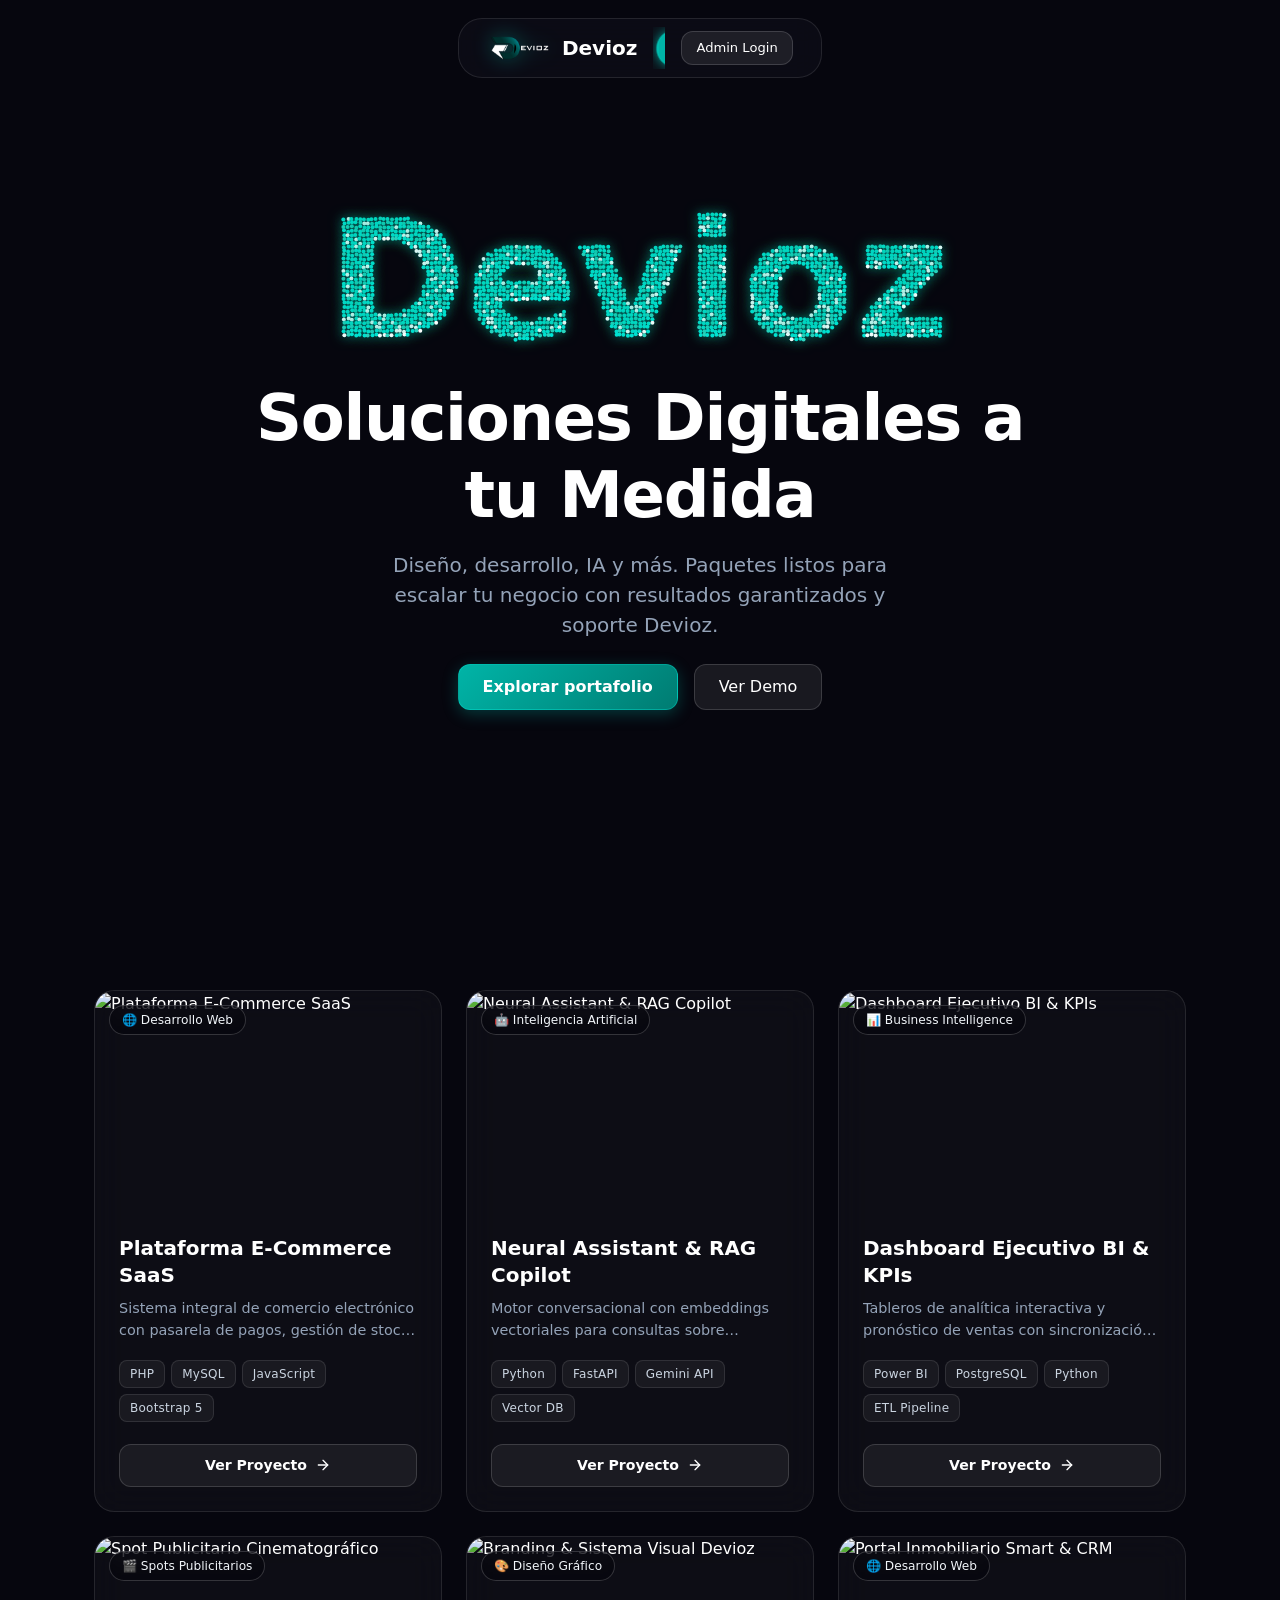
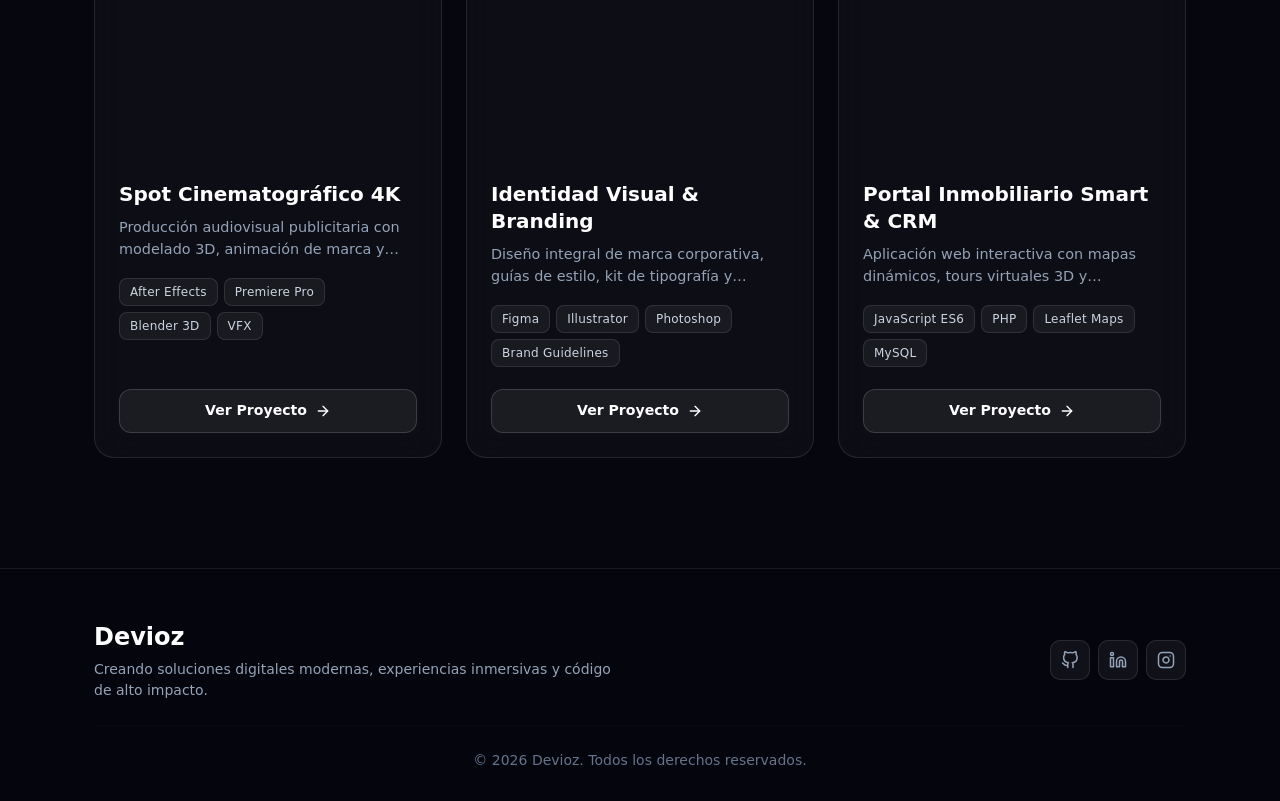
==== frontend/index.html @ 0c461bb8 "first commit" ====
<!DOCTYPE html>
<html lang="es">
<head>
    <meta charset="UTF-8">
    <meta name="viewport" content="width=device-width, initial-scale=1.0">
    <title>Portafolio Devioz</title>
    <!-- Bootstrap 5 CSS -->
    <link href="https://cdn.jsdelivr.net/npm/bootstrap@5.3.3/dist/css/bootstrap.min.css" rel="stylesheet" integrity="sha384-QWTKZyjpPEjISv5WaRU9OFeRpok6YctnYmDr5pNlyT2bRjXh0JMhjY6hW+ALEwIH" crossorigin="anonymous">
    <!-- Custom CSS -->
    <link rel="stylesheet" href="assets/css/style.css">
</head>
<body class="no-scroll">
    <!-- Filtro SVG Gooey (Efecto Viscoso/Pegajoso) -->
    <svg xmlns="http://www.w3.org/2000/svg" version="1.1" style="position: absolute; width: 0; height: 0; overflow: hidden;" aria-hidden="true">
      <defs>
        <filter id="goo" x="-30%" y="-30%" width="160%" height="160%">
          <feGaussianBlur in="SourceGraphic" stdDeviation="10" result="blur" />
          <feColorMatrix in="blur" mode="matrix" values="1 0 0 0 0  0 1 0 0 0  0 0 1 0 0  0 0 0 18 -7" result="goo" />
          <feBlend in="SourceGraphic" in2="goo" />
        </filter>
      </defs>
    </svg>

    <!-- Navbar flotante de cristal -->
    <header class="fixed-top d-flex justify-content-center px-3" style="z-index: 100;">
        <nav class="navbar navbar-expand custom-navbar">
            <div class="container-fluid d-flex align-items-center gap-2 gap-md-3">
                <a class="navbar-brand text-white fw-bold m-0 d-inline-flex align-items-center gap-2" href="#">
                    <img src="assets/img/devioz-img.png" alt="Devioz Logo" class="brand-logo-img">
                    <span>Devioz</span>
                </a>
                <div class="gooey-nav-wrapper d-none" id="nav-categories-wrapper">
                    <!-- Capa de fondo con filtro Gooey -->
                    <div class="gooey-layer">
                        <div class="gooey-pill" id="gooey-pill"></div>
                        <div class="gooey-bubbles" id="gooey-bubbles"></div>
                    </div>
                    <ul class="navbar-nav d-flex flex-row align-items-center gap-1 gap-md-2 m-0 py-1" id="nav-categories-list">
                        <li class="nav-item">
                            <a class="nav-category-btn active" href="#todos">
                                <svg width="15" height="15" viewBox="0 0 24 24" fill="none" stroke="currentColor" stroke-width="2.2" stroke-linecap="round" stroke-linejoin="round">
                                    <rect x="3" y="3" width="7" height="7"></rect>
                                    <rect x="14" y="3" width="7" height="7"></rect>
                                    <rect x="14" y="14" width="7" height="7"></rect>
                                    <rect x="3" y="14" width="7" height="7"></rect>
                                </svg>
                                <span>Todos</span>
                            </a>
                        </li>
                        <li class="nav-item">
                            <a class="nav-category-btn" href="#diseno-grafico">
                                <span>🎨</span>
                                <span>Diseño Gráfico</span>
                            </a>
                        </li>
                        <li class="nav-item">
                            <a class="nav-category-btn" href="#spots-publicitarios">
                                <span>🎬</span>
                                <span>Spots Publicitarios</span>
                            </a>
                        </li>
                        <li class="nav-item">
                            <a class="nav-category-btn" href="#business-intelligence">
                                <span>📊</span>
                                <span>Business Intelligence</span>
                            </a>
                        </li>
                        <li class="nav-item">
                            <a class="nav-category-btn" href="#desarrollo-web">
                                <span>🌐</span>
                                <span>Desarrollo Web</span>
                            </a>
                        </li>
                        <li class="nav-item">
                            <a class="nav-category-btn" href="#inteligencia-artificial">
                                <span>🤖</span>
                                <span>Inteligencia Artificial</span>
                            </a>
                        </li>
                    </ul>
                </div>
                <a href="login.html" class="btn btn-sm btn-secondary-glass text-white text-decoration-none ms-auto text-nowrap">Admin Login</a>
            </div>
        </nav>
    </header>

    <!-- Sección Hero centrada -->
    <main class="hero-content container px-4">
        <!-- Canvas de Texto con Partículas (React Bits ParticleText) -->
        <div id="particleTextContainer" class="particle-text-container">
            <canvas id="particleTextCanvas"></canvas>
        </div>

        <h1 class="display-3 fw-bold text-white mb-3" style="max-width: 850px; letter-spacing: -0.02em;">
            Soluciones Digitales a tu Medida
        </h1>
        <p class="lead mb-4 col-md-8 col-lg-6 mx-auto" style="color: #94a3b8;">
            Diseño, desarrollo, IA y más. Paquetes listos para escalar tu negocio con resultados garantizados y soporte Devioz.
        </p>
        <div class="d-flex flex-wrap gap-3 justify-content-center">
            <a href="#proyectos" class="btn btn-main text-decoration-none" id="btn-explorar">Explorar portafolio</a>
            <a href="#demo" class="btn btn-secondary-glass text-decoration-none">Ver Demo</a>
        </div>
    </main>

    <!-- =========================================
         SECCIÓN PROYECTOS DESTACADOS
         ========================================= -->
    <section id="proyectos" class="projects-section container px-4">
        <!-- Grilla de Tarjetas (Grid Layout) -->
        <div class="row g-4" id="projects-grid">
            <!-- Proyecto 1: Desarrollo Web -->
            <div class="col-lg-4 col-md-6 project-item" data-category="desarrollo-web">
                <div class="project-card">
                    <div class="card-img-wrapper">
                        <img src="https://images.unsplash.com/photo-1551288049-bebda4e38f71?auto=format&fit=crop&w=800&q=80" alt="Plataforma E-Commerce SaaS" loading="lazy">
                        <span class="card-category-badge">🌐 Desarrollo Web</span>
                    </div>
                    <div class="project-card-body">
                        <h3 class="project-card-title">Plataforma E-Commerce SaaS</h3>
                        <p class="project-card-desc">
                            Sistema integral de comercio electrónico con pasarela de pagos, gestión de stock en tiempo real y panel de analítica avanzada.
                        </p>
                        <div class="tech-badges-list">
                            <span class="tech-badge">PHP</span>
                            <span class="tech-badge">MySQL</span>
                            <span class="tech-badge">JavaScript</span>
                            <span class="tech-badge">Bootstrap 5</span>
                        </div>
                        <a href="#demo" class="btn-card-action">
                            <span>Ver Proyecto</span>
                            <svg width="16" height="16" viewBox="0 0 24 24" fill="none" stroke="currentColor" stroke-width="2" stroke-linecap="round" stroke-linejoin="round">
                                <line x1="5" y1="12" x2="19" y2="12"></line>
                                <polyline points="12 5 19 12 12 19"></polyline>
                            </svg>
                        </a>
                    </div>
                </div>
            </div>

            <!-- Proyecto 2: Inteligencia Artificial -->
            <div class="col-lg-4 col-md-6 project-item" data-category="inteligencia-artificial">
                <div class="project-card">
                    <div class="card-img-wrapper">
                        <img src="https://images.unsplash.com/photo-1677442136019-21780ecad995?auto=format&fit=crop&w=800&q=80" alt="Neural Assistant & RAG Copilot" loading="lazy">
                        <span class="card-category-badge">🤖 Inteligencia Artificial</span>
                    </div>
                    <div class="project-card-body">
                        <h3 class="project-card-title">Neural Assistant &amp; RAG Copilot</h3>
                        <p class="project-card-desc">
                            Motor conversacional con embeddings vectoriales para consultas sobre documentación corporativa con respuestas precisas al instante.
                        </p>
                        <div class="tech-badges-list">
                            <span class="tech-badge">Python</span>
                            <span class="tech-badge">FastAPI</span>
                            <span class="tech-badge">Gemini API</span>
                            <span class="tech-badge">Vector DB</span>
                        </div>
                        <a href="#demo" class="btn-card-action">
                            <span>Ver Proyecto</span>
                            <svg width="16" height="16" viewBox="0 0 24 24" fill="none" stroke="currentColor" stroke-width="2" stroke-linecap="round" stroke-linejoin="round">
                                <line x1="5" y1="12" x2="19" y2="12"></line>
                                <polyline points="12 5 19 12 12 19"></polyline>
                            </svg>
                        </a>
                    </div>
                </div>
            </div>

            <!-- Proyecto 3: Business Intelligence -->
            <div class="col-lg-4 col-md-6 project-item" data-category="business-intelligence">
                <div class="project-card">
                    <div class="card-img-wrapper">
                        <img src="https://images.unsplash.com/photo-1460925895917-afdab827c52f?auto=format&fit=crop&w=800&q=80" alt="Dashboard Ejecutivo BI & KPIs" loading="lazy">
                        <span class="card-category-badge">📊 Business Intelligence</span>
                    </div>
                    <div class="project-card-body">
                        <h3 class="project-card-title">Dashboard Ejecutivo BI &amp; KPIs</h3>
                        <p class="project-card-desc">
                            Tableros de analítica interactiva y pronóstico de ventas con sincronización automatizada de bases de datos relacionales.
                        </p>
                        <div class="tech-badges-list">
                            <span class="tech-badge">Power BI</span>
                            <span class="tech-badge">PostgreSQL</span>
                            <span class="tech-badge">Python</span>
                            <span class="tech-badge">ETL Pipeline</span>
                        </div>
                        <a href="#demo" class="btn-card-action">
                            <span>Ver Proyecto</span>
                            <svg width="16" height="16" viewBox="0 0 24 24" fill="none" stroke="currentColor" stroke-width="2" stroke-linecap="round" stroke-linejoin="round">
                                <line x1="5" y1="12" x2="19" y2="12"></line>
                                <polyline points="12 5 19 12 12 19"></polyline>
                            </svg>
                        </a>
                    </div>
                </div>
            </div>

            <!-- Proyecto 4: Spots Publicitarios -->
            <div class="col-lg-4 col-md-6 project-item" data-category="spots-publicitarios">
                <div class="project-card">
                    <div class="card-img-wrapper">
                        <img src="https://images.unsplash.com/photo-1536240478700-b869070f9279?auto=format&fit=crop&w=800&q=80" alt="Spot Publicitario Cinematográfico" loading="lazy">
                        <span class="card-category-badge">🎬 Spots Publicitarios</span>
                    </div>
                    <div class="project-card-body">
                        <h3 class="project-card-title">Spot Cinematográfico 4K</h3>
                        <p class="project-card-desc">
                            Producción audiovisual publicitaria con modelado 3D, animación de marca y masterización de sonido envolvente para difusión digital.
                        </p>
                        <div class="tech-badges-list">
                            <span class="tech-badge">After Effects</span>
                            <span class="tech-badge">Premiere Pro</span>
                            <span class="tech-badge">Blender 3D</span>
                            <span class="tech-badge">VFX</span>
                        </div>
                        <a href="#demo" class="btn-card-action">
                            <span>Ver Proyecto</span>
                            <svg width="16" height="16" viewBox="0 0 24 24" fill="none" stroke="currentColor" stroke-width="2" stroke-linecap="round" stroke-linejoin="round">
                                <line x1="5" y1="12" x2="19" y2="12"></line>
                                <polyline points="12 5 19 12 12 19"></polyline>
                            </svg>
                        </a>
                    </div>
                </div>
            </div>

            <!-- Proyecto 5: Diseño Gráfico -->
            <div class="col-lg-4 col-md-6 project-item" data-category="diseno-grafico">
                <div class="project-card">
                    <div class="card-img-wrapper">
                        <img src="https://images.unsplash.com/photo-1600132806370-bf17e65e942f?auto=format&fit=crop&w=800&q=80" alt="Branding & Sistema Visual Devioz" loading="lazy">
                        <span class="card-category-badge">🎨 Diseño Gráfico</span>
                    </div>
                    <div class="project-card-body">
                        <h3 class="project-card-title">Identidad Visual &amp; Branding</h3>
                        <p class="project-card-desc">
                            Diseño integral de marca corporativa, guías de estilo, kit de tipografía y papelería digital con altos estándares estéticos.
                        </p>
                        <div class="tech-badges-list">
                            <span class="tech-badge">Figma</span>
                            <span class="tech-badge">Illustrator</span>
                            <span class="tech-badge">Photoshop</span>
                            <span class="tech-badge">Brand Guidelines</span>
                        </div>
                        <a href="#demo" class="btn-card-action">
                            <span>Ver Proyecto</span>
                            <svg width="16" height="16" viewBox="0 0 24 24" fill="none" stroke="currentColor" stroke-width="2" stroke-linecap="round" stroke-linejoin="round">
                                <line x1="5" y1="12" x2="19" y2="12"></line>
                                <polyline points="12 5 19 12 12 19"></polyline>
                            </svg>
                        </a>
                    </div>
                </div>
            </div>

            <!-- Proyecto 6: Desarrollo Web -->
            <div class="col-lg-4 col-md-6 project-item" data-category="desarrollo-web">
                <div class="project-card">
                    <div class="card-img-wrapper">
                        <img src="https://images.unsplash.com/photo-1560518883-ce09059eeffa?auto=format&fit=crop&w=800&q=80" alt="Portal Inmobiliario Smart & CRM" loading="lazy">
                        <span class="card-category-badge">🌐 Desarrollo Web</span>
                    </div>
                    <div class="project-card-body">
                        <h3 class="project-card-title">Portal Inmobiliario Smart &amp; CRM</h3>
                        <p class="project-card-desc">
                            Aplicación web interactiva con mapas dinámicos, tours virtuales 3D y administración automatizada de prospectos comerciales.
                        </p>
                        <div class="tech-badges-list">
                            <span class="tech-badge">JavaScript ES6</span>
                            <span class="tech-badge">PHP</span>
                            <span class="tech-badge">Leaflet Maps</span>
                            <span class="tech-badge">MySQL</span>
                        </div>
                        <a href="#demo" class="btn-card-action">
                            <span>Ver Proyecto</span>
                            <svg width="16" height="16" viewBox="0 0 24 24" fill="none" stroke="currentColor" stroke-width="2" stroke-linecap="round" stroke-linejoin="round">
                                <line x1="5" y1="12" x2="19" y2="12"></line>
                                <polyline points="12 5 19 12 12 19"></polyline>
                            </svg>
                        </a>
                    </div>
                </div>
            </div>
        </div>

        <!-- =========================================
             GALERÍA ACORDEÓN (AccordionGallery)
             Se muestra al seleccionar categorías específicas
             ========================================= -->
        <div class="accordion-gallery" id="accordionGallery" style="display:none;"></div>

    </section>

    <!-- =========================================
         FOOTER MINIMALISTA
         ========================================= -->
    <footer class="custom-footer">
        <div class="container px-4">
            <div class="row align-items-center gy-4">
                <div class="col-md-6 text-center text-md-start">
                    <a class="navbar-brand text-white fw-bold fs-4 d-inline-block mb-1" href="#">Devioz</a>
                    <p class="text-secondary small mb-0" style="color: #94a3b8 !important;">
                        Creando soluciones digitales modernas, experiencias inmersivas y código de alto impacto.
                    </p>
                </div>
                <div class="col-md-6 d-flex justify-content-center justify-content-md-end gap-2">
                    <a href="https://github.com" target="_blank" rel="noopener noreferrer" class="footer-social-link" title="GitHub">
                        <svg width="18" height="18" viewBox="0 0 24 24" fill="none" stroke="currentColor" stroke-width="2" stroke-linecap="round" stroke-linejoin="round">
                            <path d="M9 19c-5 1.5-5-2.5-7-3m14 6v-3.87a3.37 3.37 0 0 0-.94-2.61c3.14-.35 6.44-1.54 6.44-7A5.44 5.44 0 0 0 20 4.77 5.07 5.07 0 0 0 19.91 1S18.73.65 16 2.48a13.38 13.38 0 0 0-7 0C6.27.65 5.09 1 5.09 1A5.07 5.07 0 0 0 5 4.77a5.44 5.44 0 0 0-1.5 3.78c0 5.42 3.3 6.61 6.44 7A3.37 3.37 0 0 0 9 18.13V22"></path>
                        </svg>
                    </a>
                    <a href="https://linkedin.com" target="_blank" rel="noopener noreferrer" class="footer-social-link" title="LinkedIn">
                        <svg width="18" height="18" viewBox="0 0 24 24" fill="none" stroke="currentColor" stroke-width="2" stroke-linecap="round" stroke-linejoin="round">
                            <path d="M16 8a6 6 0 0 1 6 6v7h-4v-7a2 2 0 0 0-2-2 2 2 0 0 0-2 2v7h-4v-7a6 6 0 0 1 6-6z"></path>
                            <rect x="2" y="9" width="4" height="12"></rect>
                            <circle cx="4" cy="4" r="2"></circle>
                        </svg>
                    </a>
                    <a href="https://instagram.com" target="_blank" rel="noopener noreferrer" class="footer-social-link" title="Instagram">
                        <svg width="18" height="18" viewBox="0 0 24 24" fill="none" stroke="currentColor" stroke-width="2" stroke-linecap="round" stroke-linejoin="round">
                            <rect x="2" y="2" width="20" height="20" rx="5" ry="5"></rect>
                            <path d="M16 11.37A4 4 0 1 1 12.63 8 4 4 0 0 1 16 11.37z"></path>
                            <line x1="17.5" y1="6.5" x2="17.51" y2="6.5"></line>
                        </svg>
                    </a>
                </div>
            </div>
            <hr class="my-4" style="border-color: rgba(255, 255, 255, 0.08);">
            <div class="text-center text-secondary small" style="color: #64748b !important;">
                © 2026 Devioz. Todos los derechos reservados.
            </div>
        </div>
    </footer>

    <!-- Fondo de Scanner WebGL -->
    <div id="scanner-bg" class="scanner-container"></div>

    <!-- Bootstrap 5 JS Bundle -->
    <script src="https://cdn.jsdelivr.net/npm/bootstrap@5.3.3/dist/js/bootstrap.bundle.min.js"></script>
    <!-- Custom JS (GooeyNav + AccordionGallery) -->
    <script src="assets/js/main.js"></script>
    <!-- ParticleText Component (React Bits Vanilla) -->
    <script src="assets/js/particles.js"></script>
    <script type="module">
        import { initScanner } from './assets/js/scanner.js';
        document.addEventListener('DOMContentLoaded', () => {
            initScanner('scanner-bg', {
                color1: '#004d47',
                color2: '#00e5d4',
                color3: '#ffffff',
                glow: 0.28
            });
        });
    </script>
</body>
</html>
---- frontend/assets/css/style.css ----
/* Estilos principales del portafolio */

html {
    scroll-behavior: smooth;
}

body {
    background-color: #06060e !important;
    color: #ffffff;
    margin: 0;
    padding: 0;
    overflow-x: hidden;
    position: relative;
    min-height: 100vh;
}

/* Bloqueo de desplazamiento para la portada (Hero) */
body.no-scroll,
.no-scroll {
    overflow: hidden !important;
    height: 100vh !important;
}

.scanner-container {
    position: fixed;
    top: 0;
    left: 0;
    width: 100vw;
    height: 100vh;
    overflow: hidden;
    z-index: -1;
    pointer-events: none;
}

/* Capa superior para el contenido */
.hero-content {
    position: relative;
    z-index: 10;
    display: flex;
    flex-direction: column;
    justify-content: center;
    align-items: center;
    min-height: 100vh;
    text-align: center;
    transition: opacity 0.25s ease, visibility 0.25s ease;
    padding-top: 70px;
    padding-bottom: 40px;
}

/* =========================================
   COMPONENTE PARTICLE TEXT (React Bits)
   ========================================= */
.particle-text-container {
    width: 100%;
    max-width: 1200px;
    height: 150px;
    position: relative;
    display: flex;
    justify-content: center;
    align-items: center;
    margin: 0 auto 10px;
    pointer-events: none;
    overflow: visible;
}

#particleTextCanvas {
    position: absolute;
    top: 50%;
    left: 50%;
    transform: translate(-50%, -50%);
    width: 100vw;
    max-width: 1400px;
    height: 560px;
    display: block;
    pointer-events: none;
    overflow: visible;
}

/* Asegurar que botones y enlaces del Hero reciban clics sin interferencias */
.hero-content h1,
.hero-content p,
.hero-content .btn,
.hero-content .d-flex {
    position: relative;
    z-index: 20;
    pointer-events: auto;
}

@media (max-height: 850px) {
    .particle-text-container {
        height: 130px;
        margin-bottom: 5px;
    }
    #particleTextCanvas {
        height: 500px;
    }
}

@media (max-width: 768px) {
    .particle-text-container {
        height: 95px;
        margin-bottom: 5px;
    }
    #particleTextCanvas {
        height: 380px;
    }
}

/* Sección de proyectos: ajuste de espaciado limpio con respecto a la navbar fija */
.projects-section {
    scroll-margin-top: 90px;
    padding-top: 105px;
    padding-bottom: 70px;
    min-height: calc(100vh - 120px);
}

@media (max-width: 768px) {
    .projects-section {
        padding-top: 95px;
        padding-bottom: 45px;
    }
}

/* =========================================
   ESTADO INICIAL: barra de categorías oculta
   Se revela al hacer clic en "Explorar Proyectos"
   ========================================= */
#nav-categories-wrapper {
    opacity: 0;
    visibility: hidden;
    pointer-events: none;
    max-width: 0;
    overflow: hidden;
    transition: opacity 0.35s ease, visibility 0.35s ease, max-width 0.45s cubic-bezier(0.25, 1, 0.5, 1), transform 0.35s ease;
    transform: translateY(-4px) scale(0.97);
}

#nav-categories-wrapper.nav-categories-visible {
    opacity: 1;
    visibility: visible;
    pointer-events: auto;
    max-width: 1400px;
    transform: translateY(0) scale(1);
    overflow: visible;
    flex-shrink: 1;
}

/* Navbar Glassmorphism */
.custom-navbar {
    background: rgba(15, 15, 25, 0.7);
    backdrop-filter: blur(14px);
    -webkit-backdrop-filter: blur(14px);
    border: 1px solid rgba(255, 255, 255, 0.1);
    border-radius: 24px;
    margin-top: 18px;
    padding: 6px 16px;
    max-width: 98vw;
    transition: max-width 0.4s cubic-bezier(0.25, 1, 0.5, 1);
    overflow: visible;
}

.custom-navbar .navbar-brand {
    cursor: pointer;
    user-select: none;
    transition: opacity 0.2s ease, transform 0.2s ease;
    flex-shrink: 0;
}

.brand-logo-img {
    height: 36px;
    width: auto;
    max-width: 140px;
    object-fit: contain;
    display: inline-block;
    vertical-align: middle;
    filter: drop-shadow(0 0 10px rgba(0, 180, 167, 0.45));
    transition: transform 0.25s ease, filter 0.25s ease;
}

.custom-navbar .navbar-brand:hover .brand-logo-img {
    transform: scale(1.05);
    filter: drop-shadow(0 0 16px rgba(0, 229, 212, 0.7));
}

.custom-navbar .navbar-brand:hover {
    opacity: 0.95;
    transform: scale(1.02);
}

.custom-navbar .btn-secondary-glass {
    flex-shrink: 0;
    margin-left: auto;
    position: relative;
    z-index: 10;
    padding: 6px 14px;
    font-size: 0.82rem;
    white-space: nowrap;
}

.custom-navbar .navbar-nav {
    scrollbar-width: none;
    -ms-overflow-style: none;
    overflow: visible;
    flex-shrink: 0;
}

#nav-categories-list {
    display: flex;
    flex-direction: row;
    align-items: center;
    gap: 6px;
    margin: 0;
    padding: 2px 0;
    overflow: visible !important;
}

.custom-navbar .navbar-nav::-webkit-scrollbar {
    display: none;
}

/* =========================================
   ANIMACIÓN GOOEY NAV (React Bits Vanilla)
   ========================================= */
.gooey-nav-wrapper {
    position: relative;
    display: inline-flex;
    align-items: center;
    padding: 2px 6px;
    overflow: visible;
}

/* Capa de efecto viscoso con filtro SVG */
.gooey-layer {
    position: absolute;
    top: 0;
    left: 0;
    width: 100%;
    height: 100%;
    pointer-events: none;
    z-index: 1;
    filter: url('#goo');
    overflow: visible;
}

/* Pastilla líquida flotante */
.gooey-pill {
    position: absolute;
    top: 0;
    left: 0;
    background: #00b4a7;
    border-radius: 12px;
    transition: all 0.5s cubic-bezier(0.68, -0.55, 0.265, 1.55);
    box-shadow: 0 0 18px rgba(0, 180, 167, 0.75), 0 0 8px rgba(0, 229, 212, 0.5);
    opacity: 0;
    pointer-events: none;
    will-change: transform, width, height;
}

/* Contenedor de burbujas/partículas */
.gooey-bubbles {
    position: absolute;
    top: 0;
    left: 0;
    width: 100%;
    height: 100%;
    pointer-events: none;
}

/* Burbujas metaball individuales */
.gooey-bubble {
    position: absolute;
    top: 0;
    left: 0;
    background: #00b4a7;
    border-radius: 50%;
    pointer-events: none;
    will-change: transform, opacity;
    transition: transform 0.55s cubic-bezier(0.25, 1, 0.5, 1), opacity 0.55s ease-out;
}

/* Botones de categoría sobre el efecto líquido */
.nav-category-btn {
    position: relative;
    z-index: 2;
    display: inline-flex;
    align-items: center;
    gap: 6px;
    padding: 6px 13px;
    border-radius: 12px;
    font-size: 0.82rem;
    font-weight: 500;
    color: #cbd5e1;
    text-decoration: none;
    background: transparent !important;
    border: 1px solid transparent;
    transition: color 0.25s ease;
    white-space: nowrap;
    flex-shrink: 0;
}

@media (max-width: 1280px) {
    .nav-category-btn {
        padding: 5px 10px;
        font-size: 0.78rem;
        gap: 5px;
    }
}

.nav-category-btn:hover {
    color: #ffffff;
    background: transparent !important;
    border-color: transparent;
    transform: none;
}

.nav-category-btn.active {
    color: #ffffff;
    font-weight: 600;
    background: transparent !important;
    border-color: transparent;
    box-shadow: none;
}


/* Badge y Botones estilo React Bits */
.badge-pill {
    background: rgba(255, 255, 255, 0.05);
    border: 1px solid rgba(255, 255, 255, 0.15);
    border-radius: 20px;
    padding: 6px 16px;
    font-size: 0.85rem;
    color: #e2e8f0;
    display: inline-block;
}

.btn-main {
    background: linear-gradient(135deg, #00b4a7 0%, #007c72 100%);
    color: #ffffff;
    font-weight: 600;
    border-radius: 12px;
    padding: 10px 24px;
    border: 1px solid rgba(0, 229, 212, 0.35);
    box-shadow: 0 4px 16px rgba(0, 180, 167, 0.3);
    transition: transform 0.2s ease, background 0.2s ease, box-shadow 0.2s ease;
}

.btn-main:hover {
    transform: translateY(-2px);
    background: linear-gradient(135deg, #00c9b7 0%, #008f84 100%);
    color: #ffffff;
    box-shadow: 0 6px 22px rgba(0, 180, 167, 0.55);
}

.btn-secondary-glass {
    background: rgba(255, 255, 255, 0.08);
    color: #ffffff;
    border: 1px solid rgba(255, 255, 255, 0.15);
    border-radius: 12px;
    padding: 10px 24px;
    transition: background 0.2s ease, transform 0.2s ease, border-color 0.2s ease, box-shadow 0.2s ease;
}

.btn-secondary-glass:hover {
    background: rgba(0, 180, 167, 0.12);
    border-color: rgba(0, 180, 167, 0.4);
    box-shadow: 0 0 14px rgba(0, 180, 167, 0.25);
    color: #ffffff;
    transform: translateY(-2px);
}

/* =========================================
   SECCIÓN PROYECTOS DESTACADOS
   ========================================= */
.projects-section {
    position: relative;
    z-index: 10;
    padding: 90px 0 110px;
}

/* Barra de Filtros */
.filter-bar {
    display: flex;
    flex-wrap: wrap;
    justify-content: center;
    gap: 10px;
    margin-bottom: 50px;
}

.filter-pill {
    display: inline-flex;
    align-items: center;
    gap: 8px;
    padding: 8px 18px;
    border-radius: 50px;
    font-size: 0.88rem;
    font-weight: 500;
    color: #94a3b8;
    background: rgba(255, 255, 255, 0.04);
    border: 1px solid rgba(255, 255, 255, 0.1);
    backdrop-filter: blur(10px);
    -webkit-backdrop-filter: blur(10px);
    cursor: pointer;
    transition: all 0.25s ease;
    user-select: none;
}

.filter-pill:hover {
    color: #ffffff;
    background: rgba(255, 255, 255, 0.1);
    border-color: rgba(255, 255, 255, 0.25);
    transform: translateY(-2px);
}

.filter-pill.active {
    color: #ffffff;
    background: #00bba6;
    border-color: #00bba6;
    box-shadow: 0 4px 16px rgba(0, 187, 166, 0.4);
}

/* Tarjetas de Proyecto Glassmorphism */
.project-card {
    position: relative;
    background: rgba(255, 255, 255, 0.03);
    border: 1px solid rgba(255, 255, 255, 0.1);
    border-radius: 20px;
    overflow: hidden;
    display: flex;
    flex-direction: column;
    height: 100%;
    backdrop-filter: blur(16px);
    -webkit-backdrop-filter: blur(16px);
    transition: transform 0.35s ease-in-out, box-shadow 0.35s ease-in-out, border-color 0.35s ease-in-out;
}

.project-card:hover {
    transform: translateY(-5px);
    border-color: rgba(0, 180, 167, 0.45);
    box-shadow: 0 16px 36px -6px rgba(0, 0, 0, 0.7), 0 0 25px rgba(0, 180, 167, 0.35), 0 0 12px rgba(0, 229, 212, 0.2);
}

/* Contenedor de Imagen y Zoom */
.card-img-wrapper {
    position: relative;
    height: 220px;
    overflow: hidden;
}

.card-img-wrapper img {
    width: 100%;
    height: 100%;
    object-fit: cover;
    transition: transform 0.5s cubic-bezier(0.2, 0.8, 0.2, 1);
}

.project-card:hover .card-img-wrapper img {
    transform: scale(1.08);
}

/* Badge de categoría en la esquina de la imagen */
.card-category-badge {
    position: absolute;
    top: 14px;
    left: 14px;
    background: rgba(6, 6, 14, 0.78);
    backdrop-filter: blur(8px);
    -webkit-backdrop-filter: blur(8px);
    border: 1px solid rgba(255, 255, 255, 0.18);
    border-radius: 20px;
    padding: 5px 12px;
    font-size: 0.76rem;
    font-weight: 500;
    color: #f1f5f9;
    z-index: 2;
}

/* Cuerpo de la tarjeta */
.project-card-body {
    padding: 24px;
    display: flex;
    flex-direction: column;
    flex-grow: 1;
}

.project-card-title {
    font-size: 1.25rem;
    font-weight: 700;
    color: #ffffff;
    margin-bottom: 8px;
    line-height: 1.35;
}

.project-card-desc {
    color: #94a3b8;
    font-size: 0.9rem;
    line-height: 1.55;
    margin-bottom: 18px;
    display: -webkit-box;
    -webkit-line-clamp: 2;
    -webkit-box-orient: vertical;
    overflow: hidden;
}

/* Mini Badges de Tecnologías */
.tech-badges-list {
    display: flex;
    flex-wrap: wrap;
    gap: 6px;
    margin-bottom: 22px;
}

.tech-badge {
    background: rgba(255, 255, 255, 0.05);
    border: 1px solid rgba(255, 255, 255, 0.1);
    border-radius: 8px;
    padding: 4px 10px;
    font-size: 0.75rem;
    font-weight: 500;
    color: #cbd5e1;
    letter-spacing: 0.02em;
}

/* Botón inferior de acción */
.btn-card-action {
    background: rgba(255, 255, 255, 0.06);
    border: 1px solid rgba(255, 255, 255, 0.15);
    color: #ffffff;
    border-radius: 12px;
    padding: 10px 18px;
    font-weight: 600;
    font-size: 0.88rem;
    text-decoration: none;
    display: flex;
    align-items: center;
    justify-content: center;
    gap: 8px;
    transition: all 0.25s ease;
    margin-top: auto;
}

.btn-card-action:hover {
    background: #ffffff;
    color: #000000;
    border-color: #ffffff;
    box-shadow: 0 6px 18px rgba(255, 255, 255, 0.25);
    transform: translateY(-2px);
}

/* =========================================
   FOOTER MINIMALISTA
   ========================================= */
.custom-footer {
    position: relative;
    z-index: 10;
    background: rgba(6, 6, 14, 0.88);
    backdrop-filter: blur(14px);
    -webkit-backdrop-filter: blur(14px);
    border-top: 1px solid rgba(255, 255, 255, 0.08);
    padding: 50px 0 30px;
}

.footer-social-link {
    width: 40px;
    height: 40px;
    border-radius: 10px;
    background: rgba(255, 255, 255, 0.05);
    border: 1px solid rgba(255, 255, 255, 0.1);
    display: inline-flex;
    align-items: center;
    justify-content: center;
    color: #94a3b8;
    text-decoration: none;
    transition: all 0.2s ease;
}

.footer-social-link:hover {
    background: rgba(255, 255, 255, 0.15);
    color: #ffffff;
    border-color: rgba(255, 255, 255, 0.25);
    transform: translateY(-2px);
}

/* =========================================
   GALERÍA ACORDEÓN (AccordionGallery)
   Basado en el componente AccordionGallery de React Bits
   ========================================= */
.accordion-gallery {
    display: flex;
    flex-direction: row;
    gap: 16px;
    width: 100%;
    height: 450px;
    margin-top: 16px;
}

.accordion-item {
    flex: 1;
    position: relative;
    border-radius: 20px;
    overflow: hidden;
    cursor: pointer;
    transition: flex 0.5s cubic-bezier(0.25, 1, 0.5, 1);
    border: 1px solid rgba(255, 255, 255, 0.07);
}

.accordion-item:hover,
.accordion-item.active {
    flex: 3.5;
}

/* Imagen de fondo */
.accordion-item img {
    position: absolute;
    inset: 0;
    width: 100%;
    height: 100%;
    object-fit: cover;
    transition: transform 0.5s ease;
    filter: brightness(0.75);
}

.accordion-item:hover img,
.accordion-item.active img {
    transform: scale(1.06);
    filter: brightness(0.6);
}

/* Degradado inferior oscuro para legibilidad del label */
.accordion-item::after {
    content: '';
    position: absolute;
    inset: 0;
    background: linear-gradient(
        to bottom,
        transparent 35%,
        rgba(0, 0, 0, 0.80) 100%
    );
    pointer-events: none;
    z-index: 1;
}

/* Etiqueta/Label flotante en la esquina inferior izquierda */
.accordion-label {
    position: absolute;
    bottom: 22px;
    left: 22px;
    z-index: 2;
    display: flex;
    flex-direction: column;
    gap: 6px;
    opacity: 0;
    transform: translateY(8px);
    transition: opacity 0.35s ease 0.1s, transform 0.35s ease 0.1s;
    pointer-events: none;
    min-width: 0;
    max-width: calc(100% - 44px);
}

.accordion-item:hover .accordion-label,
.accordion-item.active .accordion-label {
    opacity: 1;
    transform: translateY(0);
}

/* Número de índice lateral (visible siempre) */
.accordion-index {
    position: absolute;
    top: 18px;
    left: 18px;
    z-index: 2;
    font-size: 0.7rem;
    font-weight: 700;
    letter-spacing: 0.12em;
    color: rgba(255, 255, 255, 0.45);
    text-transform: uppercase;
    transition: color 0.3s ease;
}

.accordion-item:hover .accordion-index,
.accordion-item.active .accordion-index {
    color: rgba(255, 255, 255, 0.9);
}

.accordion-category-tag {
    display: inline-flex;
    align-items: center;
    gap: 6px;
    background: rgba(82, 39, 255, 0.7);
    backdrop-filter: blur(8px);
    -webkit-backdrop-filter: blur(8px);
    border: 1px solid rgba(82, 39, 255, 0.4);
    border-radius: 20px;
    padding: 4px 12px;
    font-size: 0.72rem;
    font-weight: 600;
    color: #ffffff;
    letter-spacing: 0.04em;
    width: fit-content;
}

.accordion-title {
    font-size: 1.2rem;
    font-weight: 700;
    color: #ffffff;
    line-height: 1.3;
    margin: 0;
    text-shadow: 0 2px 8px rgba(0,0,0,0.6);
    white-space: nowrap;
    overflow: hidden;
    text-overflow: ellipsis;
}

.accordion-tech-row {
    display: flex;
    flex-wrap: nowrap;
    gap: 6px;
    overflow: hidden;
}

.accordion-tech-badge {
    background: rgba(255, 255, 255, 0.1);
    border: 1px solid rgba(255, 255, 255, 0.18);
    border-radius: 6px;
    padding: 2px 9px;
    font-size: 0.7rem;
    font-weight: 500;
    color: #e2e8f0;
    white-space: nowrap;
}

/* =========================================
   TRANSICIÓN DE VISTAS (Grid ↔ Acordeón)
   ========================================= */
#projects-grid {
    transition: opacity 0.3s ease;
}

#projects-grid.hidden-view {
    display: none !important;
}

#accordionGallery.hidden-view {
    display: none !important;
}

/* =========================================
   PANEL ADMINISTRATIVO & LOGIN (Devioz Admin)
   ========================================= */
.admin-login-wrapper {
    min-height: 100vh;
    display: flex;
    align-items: center;
    justify-content: center;
    padding: 24px;
    position: relative;
    z-index: 10;
}

.glass-card {
    background: rgba(18, 18, 30, 0.75);
    backdrop-filter: blur(20px);
    -webkit-backdrop-filter: blur(20px);
    border: 1px solid rgba(255, 255, 255, 0.1);
    border-radius: 24px;
    box-shadow: 0 20px 50px rgba(0, 0, 0, 0.6), 0 0 30px rgba(139, 92, 246, 0.15);
}

.form-control-glass {
    background: rgba(255, 255, 255, 0.05) !important;
    border: 1px solid rgba(255, 255, 255, 0.12) !important;
    color: #ffffff !important;
    border-radius: 12px;
    padding: 12px 16px;
    font-size: 0.95rem;
    transition: all 0.25s ease;
}

.form-control-glass:focus {
    background: rgba(255, 255, 255, 0.08) !important;
    border-color: rgba(139, 92, 246, 0.6) !important;
    box-shadow: 0 0 0 3px rgba(139, 92, 246, 0.2) !important;
    color: #ffffff !important;
}

.form-control-glass::placeholder {
    color: #64748b !important;
}

.form-label-custom {
    color: #cbd5e1;
    font-size: 0.88rem;
    font-weight: 500;
    margin-bottom: 6px;
}

/* Navbar Admin */
.admin-navbar {
    background: rgba(15, 15, 25, 0.85);
    backdrop-filter: blur(16px);
    -webkit-backdrop-filter: blur(16px);
    border-bottom: 1px solid rgba(255, 255, 255, 0.08);
    padding: 16px 0;
    position: sticky;
    top: 0;
    z-index: 100;
}

/* Tabla oscura Glassmorphism */
.admin-table-container {
    background: rgba(18, 18, 30, 0.6);
    backdrop-filter: blur(16px);
    -webkit-backdrop-filter: blur(16px);
    border: 1px solid rgba(255, 255, 255, 0.08);
    border-radius: 20px;
    overflow: hidden;
    box-shadow: 0 10px 30px rgba(0, 0, 0, 0.4);
}

.admin-table {
    margin-bottom: 0;
    color: #e2e8f0;
    vertical-align: middle;
}

.admin-table thead th {
    background: rgba(255, 255, 255, 0.04);
    color: #94a3b8;
    font-size: 0.82rem;
    text-transform: uppercase;
    letter-spacing: 0.05em;
    font-weight: 600;
    padding: 16px 20px;
    border-bottom: 1px solid rgba(255, 255, 255, 0.08);
}

.admin-table tbody td {
    padding: 16px 20px;
    border-bottom: 1px solid rgba(255, 255, 255, 0.05);
    background: transparent;
    color: #f1f5f9;
}

.admin-table tbody tr:hover td {
    background: rgba(255, 255, 255, 0.03);
}

.admin-table tbody tr:last-child td {
    border-bottom: none;
}

.admin-thumb-img {
    width: 60px;
    height: 42px;
    object-fit: cover;
    border-radius: 8px;
    border: 1px solid rgba(255, 255, 255, 0.12);
}

/* Botones de acción */
.btn-action {
    display: inline-flex;
    align-items: center;
    justify-content: center;
    width: 36px;
    height: 36px;
    border-radius: 10px;
    border: 1px solid rgba(255, 255, 255, 0.1);
    background: rgba(255, 255, 255, 0.05);
    color: #cbd5e1;
    transition: all 0.2s ease;
    text-decoration: none;
    cursor: pointer;
}

.btn-action-edit:hover {
    background: rgba(0, 180, 167, 0.2);
    border-color: rgba(0, 180, 167, 0.5);
    color: #5eead4;
    transform: translateY(-2px);
}

.btn-action-delete:hover {
    background: rgba(239, 68, 68, 0.2);
    border-color: rgba(239, 68, 68, 0.4);
    color: #fca5a5;
    transform: translateY(-2px);
}

/* =========================================
   LAYOUT SPLIT ADMIN (30% / 70% 100vh) & OPTIONWHEEL 3D
   ========================================= */
.admin-split-layout {
    display: flex;
    height: 100vh;
    width: 100vw;
    overflow: hidden;
    background-color: #06060e;
    position: relative;
}

/* Columna Izquierda: OptionWheel 3D (30%) */
.admin-wheel-col {
    width: 30%;
    min-width: 320px;
    max-width: 420px;
    height: 100vh;
    background: linear-gradient(180deg, #071716 0%, #06060e 50%, #061413 100%);
    border-right: 1px solid rgba(0, 180, 167, 0.12);
    display: flex;
    flex-direction: column;
    position: relative;
    user-select: none;
    z-index: 20;
}

.option-wheel {
  --ow-text-color: #a6a6a6;
  --ow-active-color: #ffffff;
  --ow-font-size: 1.85rem;
  --ow-inset: 36px;
  position: relative;
  width: 100%;
  height: 100vh; /* Ajustado al alto de la columna */
  overflow: hidden;
  cursor: grab;
  user-select: none;
  touch-action: none;
  outline: none;
  background: transparent;
}
.option-wheel--dragging { cursor: grabbing; }
.option-wheel__item {
  position: absolute;
  top: 50%;
  left: var(--ow-inset);
  white-space: nowrap;
  font-size: var(--ow-font-size);
  line-height: 1;
  font-weight: 200;
  transform-origin: left center;
  cursor: pointer;
  will-change: transform, opacity, filter;
  color: color-mix(in srgb, var(--ow-active-color) calc(var(--ow-p, 0) * 100%), var(--ow-text-color));
  transition: font-weight 0.2s ease;
}
.option-wheel__item--selected { 
  font-weight: 600; 
  text-shadow: 0 0 20px rgba(0, 229, 212, 0.35);
}

/* Columna Derecha: Contenedor Principal (70%) */
.admin-main-col {
    width: 70%;
    flex: 1;
    height: 100vh;
    overflow-y: auto;
    display: flex;
    flex-direction: column;
    background: #06060e;
    position: relative;
}

/* Encabezado con ParticleText Canvas */
.admin-particle-header {
    height: 150px;
    width: 100%;
    position: relative;
    display: flex;
    align-items: center;
    justify-content: center;
    border-bottom: 1px solid rgba(255, 255, 255, 0.06);
    background: rgba(10, 10, 22, 0.5);
    backdrop-filter: blur(12px);
    -webkit-backdrop-filter: blur(12px);
    overflow: hidden;
    flex-shrink: 0;
}

#adminParticleText {
    width: 100%;
    height: 150px;
    display: block;
    cursor: default;
}

/* Contenido de gestión de proyectos */
.admin-content-area {
    flex: 1;
    padding: 32px 36px 48px;
}

@media (max-width: 992px) {
    .admin-split-layout {
        flex-direction: column;
        height: auto;
        min-height: 100vh;
        overflow: visible;
    }
    .admin-wheel-col {
        width: 100%;
        max-width: 100%;
        height: 280px;
        min-height: 280px;
    }
    .admin-main-col {
        width: 100%;
        height: auto;
        overflow: visible;
    }
    .admin-content-area {
        padding: 24px 18px 40px;
    }
}
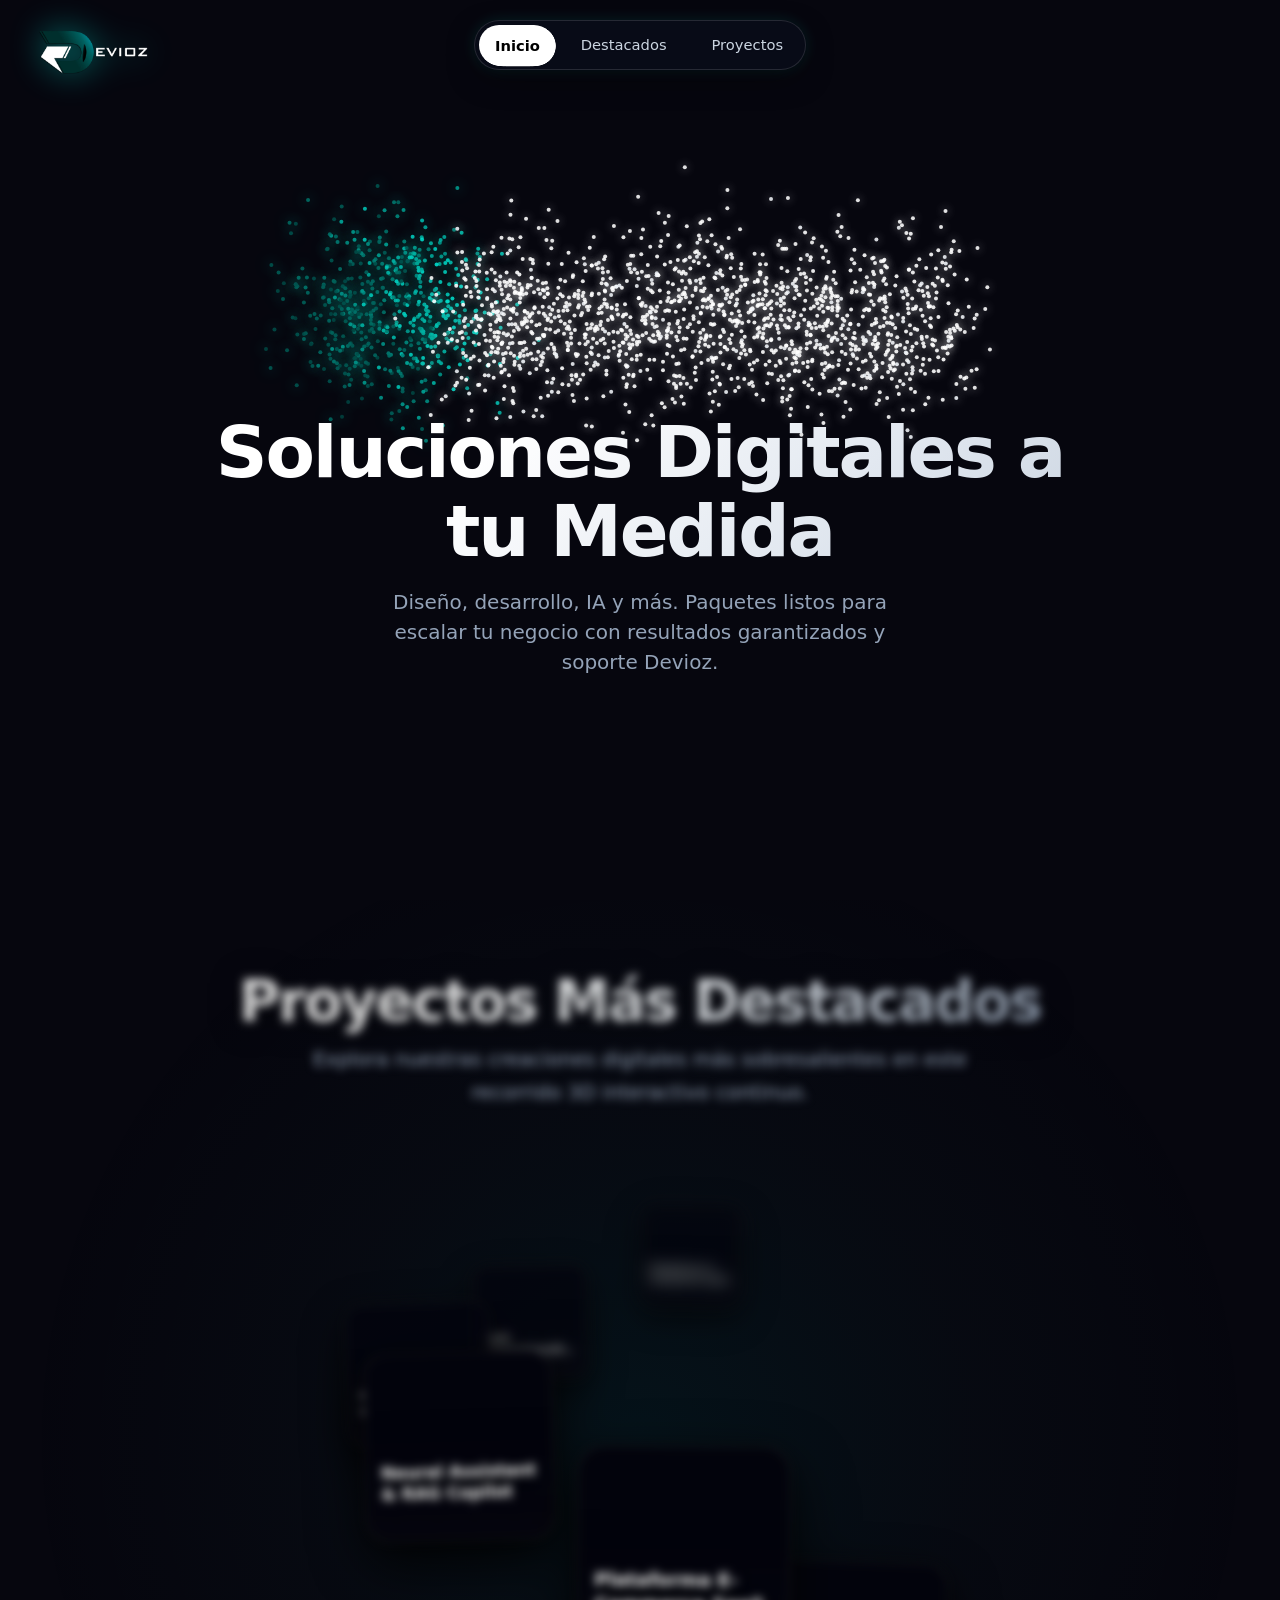
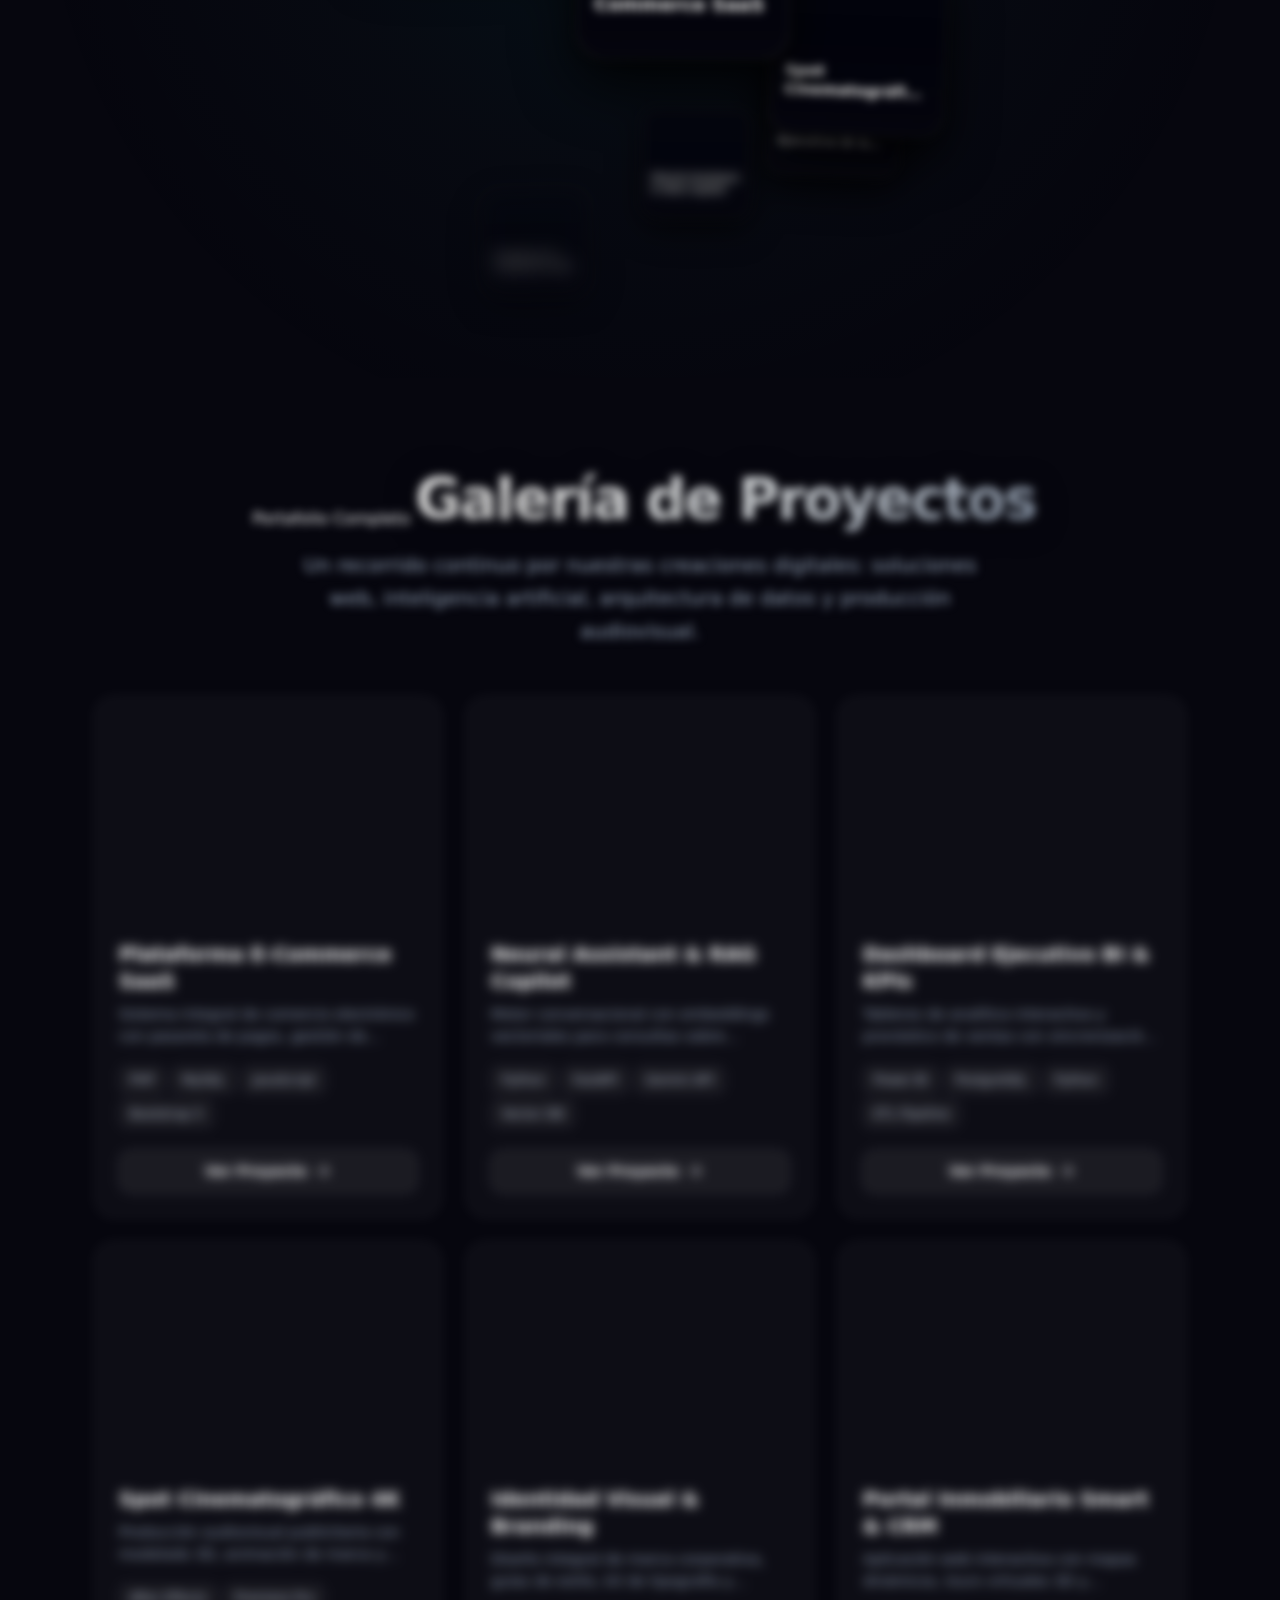
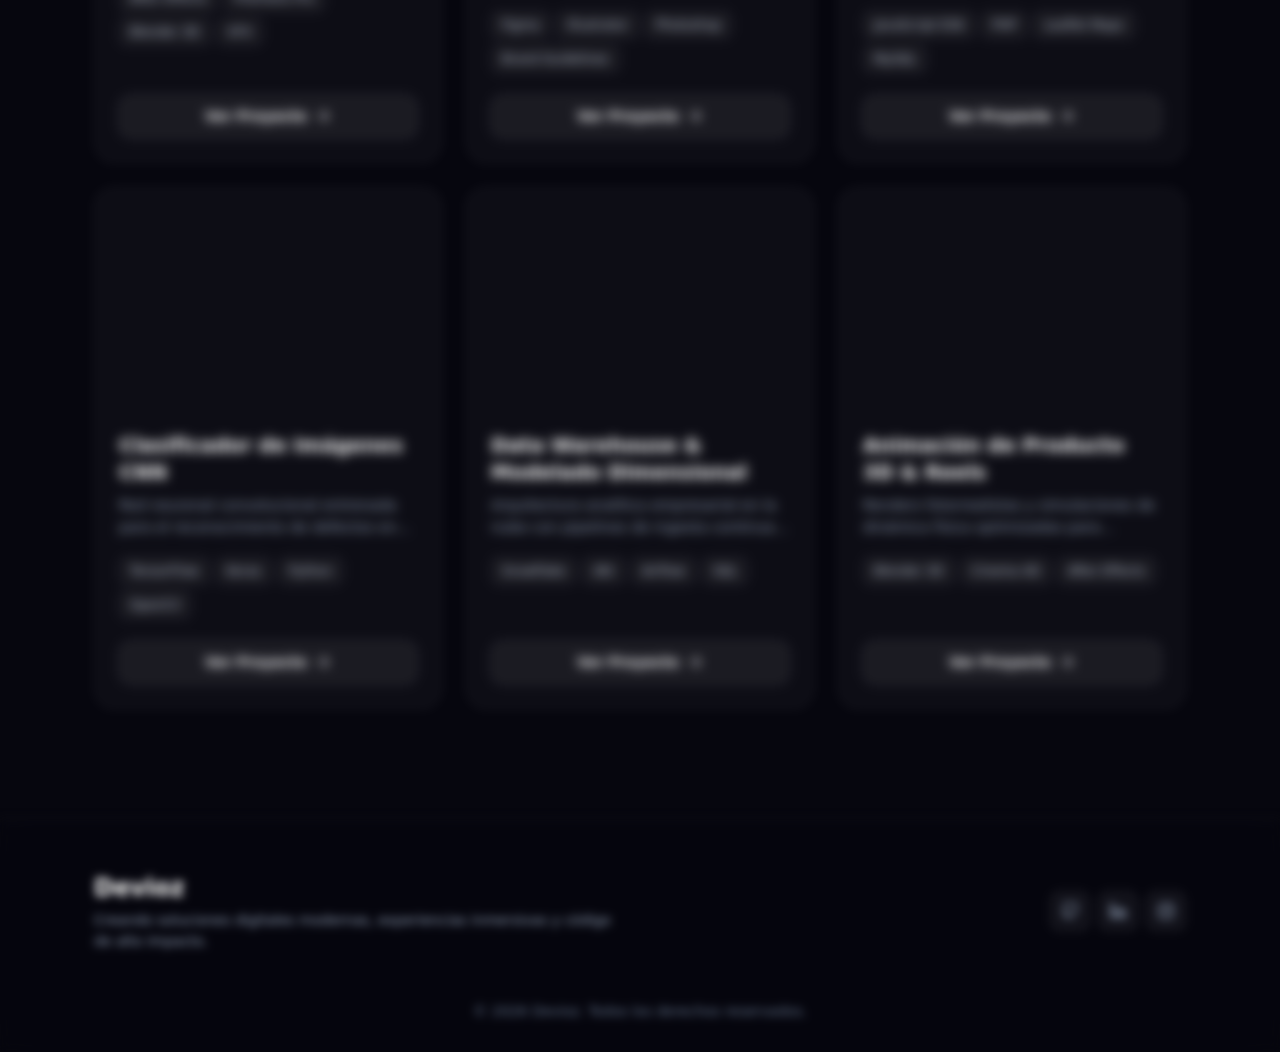
==== commit 1d0d397b: "Actualización de la pagina web" ====
--- a/frontend/index.html
+++ b/frontend/index.html
@@ -8,81 +8,46 @@
     <link href="https://cdn.jsdelivr.net/npm/bootstrap@5.3.3/dist/css/bootstrap.min.css" rel="stylesheet" integrity="sha384-QWTKZyjpPEjISv5WaRU9OFeRpok6YctnYmDr5pNlyT2bRjXh0JMhjY6hW+ALEwIH" crossorigin="anonymous">
     <!-- Custom CSS -->
     <link rel="stylesheet" href="assets/css/style.css">
+    <!-- Infinite Spiral 3D Component CSS -->
+    <link rel="stylesheet" href="assets/css/infinite-spiral.css">
 </head>
-<body class="no-scroll">
-    <!-- Filtro SVG Gooey (Efecto Viscoso/Pegajoso) -->
-    <svg xmlns="http://www.w3.org/2000/svg" version="1.1" style="position: absolute; width: 0; height: 0; overflow: hidden;" aria-hidden="true">
-      <defs>
-        <filter id="goo" x="-30%" y="-30%" width="160%" height="160%">
-          <feGaussianBlur in="SourceGraphic" stdDeviation="10" result="blur" />
-          <feColorMatrix in="blur" mode="matrix" values="1 0 0 0 0  0 1 0 0 0  0 0 1 0 0  0 0 0 18 -7" result="goo" />
-          <feBlend in="SourceGraphic" in2="goo" />
-        </filter>
-      </defs>
+<body>
+    <!-- Barra de progreso interactiva de scroll superior -->
+    <div id="scrollProgressBar" class="scroll-progress-bar" aria-hidden="true"></div>
+
+    <!-- Logotipo independiente en la esquina superior izquierda -->
+    <a class="navbar-brand navbar-brand-standalone" href="#" title="Devioz">
+        <img src="assets/img/devioz-img.png" alt="Devioz Logo" class="brand-logo-img">
+    </a>
+
+    <!-- Filtro SVG Gooey Nativo (Líquido y 100% transparente sin fondos oscuros ni sombras superpuestas) -->
+    <svg xmlns="http://www.w3.org/2000/svg" style="position: absolute; width: 0; height: 0; overflow: hidden; pointer-events: none;" aria-hidden="true">
+        <defs>
+            <filter id="gooeyNavFilter" color-interpolation-filters="sRGB" x="-100%" y="-100%" width="300%" height="300%">
+                <feGaussianBlur in="SourceGraphic" stdDeviation="5" result="blur" />
+                <feColorMatrix in="blur" mode="matrix" values="1 0 0 0 0  0 1 0 0 0  0 0 1 0 0  0 0 0 18 -8" result="goo" />
+                <feComposite in="SourceGraphic" in2="goo" operator="atop" />
+            </filter>
+        </defs>
     </svg>
 
-    <!-- Navbar flotante de cristal -->
-    <header class="fixed-top d-flex justify-content-center px-3" style="z-index: 100;">
-        <nav class="navbar navbar-expand custom-navbar">
-            <div class="container-fluid d-flex align-items-center gap-2 gap-md-3">
-                <a class="navbar-brand text-white fw-bold m-0 d-inline-flex align-items-center gap-2" href="#">
-                    <img src="assets/img/devioz-img.png" alt="Devioz Logo" class="brand-logo-img">
-                    <span>Devioz</span>
-                </a>
-                <div class="gooey-nav-wrapper d-none" id="nav-categories-wrapper">
-                    <!-- Capa de fondo con filtro Gooey -->
-                    <div class="gooey-layer">
-                        <div class="gooey-pill" id="gooey-pill"></div>
-                        <div class="gooey-bubbles" id="gooey-bubbles"></div>
-                    </div>
-                    <ul class="navbar-nav d-flex flex-row align-items-center gap-1 gap-md-2 m-0 py-1" id="nav-categories-list">
-                        <li class="nav-item">
-                            <a class="nav-category-btn active" href="#todos">
-                                <svg width="15" height="15" viewBox="0 0 24 24" fill="none" stroke="currentColor" stroke-width="2.2" stroke-linecap="round" stroke-linejoin="round">
-                                    <rect x="3" y="3" width="7" height="7"></rect>
-                                    <rect x="14" y="3" width="7" height="7"></rect>
-                                    <rect x="14" y="14" width="7" height="7"></rect>
-                                    <rect x="3" y="14" width="7" height="7"></rect>
-                                </svg>
-                                <span>Todos</span>
-                            </a>
-                        </li>
-                        <li class="nav-item">
-                            <a class="nav-category-btn" href="#diseno-grafico">
-                                <span>🎨</span>
-                                <span>Diseño Gráfico</span>
-                            </a>
-                        </li>
-                        <li class="nav-item">
-                            <a class="nav-category-btn" href="#spots-publicitarios">
-                                <span>🎬</span>
-                                <span>Spots Publicitarios</span>
-                            </a>
-                        </li>
-                        <li class="nav-item">
-                            <a class="nav-category-btn" href="#business-intelligence">
-                                <span>📊</span>
-                                <span>Business Intelligence</span>
-                            </a>
-                        </li>
-                        <li class="nav-item">
-                            <a class="nav-category-btn" href="#desarrollo-web">
-                                <span>🌐</span>
-                                <span>Desarrollo Web</span>
-                            </a>
-                        </li>
-                        <li class="nav-item">
-                            <a class="nav-category-btn" href="#inteligencia-artificial">
-                                <span>🤖</span>
-                                <span>Inteligencia Artificial</span>
-                            </a>
-                        </li>
-                    </ul>
-                </div>
-                <a href="login.html" class="btn btn-sm btn-secondary-glass text-white text-decoration-none ms-auto text-nowrap">Admin Login</a>
-            </div>
-        </nav>
+    <!-- Menú Gooey Nav Flotante (React Bits → Vanilla JS) -->
+    <header class="header-nav-container fixed-top" style="z-index: 100; pointer-events: none;">
+        <div class="gooey-nav-container" id="gooeyNavContainer" style="pointer-events: auto;">
+            <nav>
+                <ul id="gooeyNavList">
+                    <li class="active"><a href="#inicio">Inicio</a></li>
+                    <li><a href="#destacados">Destacados</a></li>
+                    <li><a href="#proyectos">Proyectos</a></li>
+                </ul>
+            </nav>
+            <span class="effect filter" id="gooeyFilter"></span>
+            <span class="effect text" id="gooeyText"></span>
+        </div>
     </header>
+
+    <!-- Ancla de inicio para desplazamiento suave -->
+    <span id="inicio" style="position: absolute; top: 0; left: 0; display: block; visibility: hidden;"></span>
 
     <!-- Sección Hero centrada -->
     <main class="hero-content container px-4">
@@ -94,27 +59,56 @@
         <h1 class="display-3 fw-bold text-white mb-3" style="max-width: 850px; letter-spacing: -0.02em;">
             Soluciones Digitales a tu Medida
         </h1>
-        <p class="lead mb-4 col-md-8 col-lg-6 mx-auto" style="color: #94a3b8;">
+        <p class="lead mb-0 col-md-8 col-lg-6 mx-auto" style="color: #94a3b8;">
             Diseño, desarrollo, IA y más. Paquetes listos para escalar tu negocio con resultados garantizados y soporte Devioz.
         </p>
-        <div class="d-flex flex-wrap gap-3 justify-content-center">
-            <a href="#proyectos" class="btn btn-main text-decoration-none" id="btn-explorar">Explorar portafolio</a>
-            <a href="#demo" class="btn btn-secondary-glass text-decoration-none">Ver Demo</a>
-        </div>
     </main>
 
     <!-- =========================================
-         SECCIÓN PROYECTOS DESTACADOS
+         SECCIÓN ESPIRAL 3D (Infinite Spiral)
          ========================================= -->
-    <section id="proyectos" class="projects-section container px-4">
-        <!-- Grilla de Tarjetas (Grid Layout) -->
+    <section id="spiral-showcase" class="spiral-section" data-alias="destacados">
+        <span id="destacados" style="position: relative; top: -80px; display: block; visibility: hidden;"></span>
+        <div class="spiral-header text-center mb-4 scroll-reveal">
+            <h2 class="portfolio-section-title mb-2">
+                Proyectos Más Destacados
+            </h2>
+            <p class="portfolio-section-subtitle mx-auto mb-0">
+                Explora nuestras creaciones digitales más sobresalientes en este recorrido 3D interactivo continuo.
+            </p>
+        </div>
+
+        <div class="infinite-spiral scroll-reveal" id="infiniteSpiralContainer" aria-label="Espiral interactiva 3D de proyectos">
+            <div class="infinite-spiral__stage" id="infiniteSpiralStage"></div>
+        </div>
+    </section>
+
+    <!-- =========================================
+         SECCIÓN GALERÍA DE PROYECTOS
+         ========================================= -->
+    <section id="galeria-proyectos" class="projects-section container px-4" data-alias="proyectos">
+        <span id="proyectos" style="position: relative; top: -80px; display: block; visibility: hidden;"></span>
+        <!-- Encabezado de Sección con Badge Glow -->
+        <div class="section-header text-center mb-5 scroll-reveal">
+            <div class="d-inline-flex align-items-center gap-2 section-badge mb-3">
+                <span class="badge-dot"></span>
+                <span>Portafolio Completo</span>
+            </div>
+            <h2 class="portfolio-section-title mb-3">
+                Galería de Proyectos
+            </h2>
+            <p class="portfolio-section-subtitle mx-auto">
+                Un recorrido continuo por nuestras creaciones digitales: soluciones web, inteligencia artificial, arquitectura de datos y producción audiovisual.
+            </p>
+        </div>
+
+        <!-- Grilla de Tarjetas en Flujo Continuo -->
         <div class="row g-4" id="projects-grid">
             <!-- Proyecto 1: Desarrollo Web -->
             <div class="col-lg-4 col-md-6 project-item" data-category="desarrollo-web">
                 <div class="project-card">
                     <div class="card-img-wrapper">
                         <img src="https://images.unsplash.com/photo-1551288049-bebda4e38f71?auto=format&fit=crop&w=800&q=80" alt="Plataforma E-Commerce SaaS" loading="lazy">
-                        <span class="card-category-badge">🌐 Desarrollo Web</span>
                     </div>
                     <div class="project-card-body">
                         <h3 class="project-card-title">Plataforma E-Commerce SaaS</h3>
@@ -127,13 +121,13 @@
                             <span class="tech-badge">JavaScript</span>
                             <span class="tech-badge">Bootstrap 5</span>
                         </div>
-                        <a href="#demo" class="btn-card-action">
-                            <span>Ver Proyecto</span>
-                            <svg width="16" height="16" viewBox="0 0 24 24" fill="none" stroke="currentColor" stroke-width="2" stroke-linecap="round" stroke-linejoin="round">
-                                <line x1="5" y1="12" x2="19" y2="12"></line>
-                                <polyline points="12 5 19 12 12 19"></polyline>
-                            </svg>
-                        </a>
+                        <button type="button" class="btn-card-action">
+                            <span>Ver Proyecto</span>
+                            <svg width="16" height="16" viewBox="0 0 24 24" fill="none" stroke="currentColor" stroke-width="2" stroke-linecap="round" stroke-linejoin="round">
+                                <line x1="5" y1="12" x2="19" y2="12"></line>
+                                <polyline points="12 5 19 12 12 19"></polyline>
+                            </svg>
+                        </button>
                     </div>
                 </div>
             </div>
@@ -143,7 +137,6 @@
                 <div class="project-card">
                     <div class="card-img-wrapper">
                         <img src="https://images.unsplash.com/photo-1677442136019-21780ecad995?auto=format&fit=crop&w=800&q=80" alt="Neural Assistant & RAG Copilot" loading="lazy">
-                        <span class="card-category-badge">🤖 Inteligencia Artificial</span>
                     </div>
                     <div class="project-card-body">
                         <h3 class="project-card-title">Neural Assistant &amp; RAG Copilot</h3>
@@ -156,13 +149,13 @@
                             <span class="tech-badge">Gemini API</span>
                             <span class="tech-badge">Vector DB</span>
                         </div>
-                        <a href="#demo" class="btn-card-action">
-                            <span>Ver Proyecto</span>
-                            <svg width="16" height="16" viewBox="0 0 24 24" fill="none" stroke="currentColor" stroke-width="2" stroke-linecap="round" stroke-linejoin="round">
-                                <line x1="5" y1="12" x2="19" y2="12"></line>
-                                <polyline points="12 5 19 12 12 19"></polyline>
-                            </svg>
-                        </a>
+                        <button type="button" class="btn-card-action">
+                            <span>Ver Proyecto</span>
+                            <svg width="16" height="16" viewBox="0 0 24 24" fill="none" stroke="currentColor" stroke-width="2" stroke-linecap="round" stroke-linejoin="round">
+                                <line x1="5" y1="12" x2="19" y2="12"></line>
+                                <polyline points="12 5 19 12 12 19"></polyline>
+                            </svg>
+                        </button>
                     </div>
                 </div>
             </div>
@@ -172,7 +165,6 @@
                 <div class="project-card">
                     <div class="card-img-wrapper">
                         <img src="https://images.unsplash.com/photo-1460925895917-afdab827c52f?auto=format&fit=crop&w=800&q=80" alt="Dashboard Ejecutivo BI & KPIs" loading="lazy">
-                        <span class="card-category-badge">📊 Business Intelligence</span>
                     </div>
                     <div class="project-card-body">
                         <h3 class="project-card-title">Dashboard Ejecutivo BI &amp; KPIs</h3>
@@ -185,13 +177,13 @@
                             <span class="tech-badge">Python</span>
                             <span class="tech-badge">ETL Pipeline</span>
                         </div>
-                        <a href="#demo" class="btn-card-action">
-                            <span>Ver Proyecto</span>
-                            <svg width="16" height="16" viewBox="0 0 24 24" fill="none" stroke="currentColor" stroke-width="2" stroke-linecap="round" stroke-linejoin="round">
-                                <line x1="5" y1="12" x2="19" y2="12"></line>
-                                <polyline points="12 5 19 12 12 19"></polyline>
-                            </svg>
-                        </a>
+                        <button type="button" class="btn-card-action">
+                            <span>Ver Proyecto</span>
+                            <svg width="16" height="16" viewBox="0 0 24 24" fill="none" stroke="currentColor" stroke-width="2" stroke-linecap="round" stroke-linejoin="round">
+                                <line x1="5" y1="12" x2="19" y2="12"></line>
+                                <polyline points="12 5 19 12 12 19"></polyline>
+                            </svg>
+                        </button>
                     </div>
                 </div>
             </div>
@@ -201,7 +193,6 @@
                 <div class="project-card">
                     <div class="card-img-wrapper">
                         <img src="https://images.unsplash.com/photo-1536240478700-b869070f9279?auto=format&fit=crop&w=800&q=80" alt="Spot Publicitario Cinematográfico" loading="lazy">
-                        <span class="card-category-badge">🎬 Spots Publicitarios</span>
                     </div>
                     <div class="project-card-body">
                         <h3 class="project-card-title">Spot Cinematográfico 4K</h3>
@@ -214,13 +205,13 @@
                             <span class="tech-badge">Blender 3D</span>
                             <span class="tech-badge">VFX</span>
                         </div>
-                        <a href="#demo" class="btn-card-action">
-                            <span>Ver Proyecto</span>
-                            <svg width="16" height="16" viewBox="0 0 24 24" fill="none" stroke="currentColor" stroke-width="2" stroke-linecap="round" stroke-linejoin="round">
-                                <line x1="5" y1="12" x2="19" y2="12"></line>
-                                <polyline points="12 5 19 12 12 19"></polyline>
-                            </svg>
-                        </a>
+                        <button type="button" class="btn-card-action">
+                            <span>Ver Proyecto</span>
+                            <svg width="16" height="16" viewBox="0 0 24 24" fill="none" stroke="currentColor" stroke-width="2" stroke-linecap="round" stroke-linejoin="round">
+                                <line x1="5" y1="12" x2="19" y2="12"></line>
+                                <polyline points="12 5 19 12 12 19"></polyline>
+                            </svg>
+                        </button>
                     </div>
                 </div>
             </div>
@@ -230,7 +221,6 @@
                 <div class="project-card">
                     <div class="card-img-wrapper">
                         <img src="https://images.unsplash.com/photo-1600132806370-bf17e65e942f?auto=format&fit=crop&w=800&q=80" alt="Branding & Sistema Visual Devioz" loading="lazy">
-                        <span class="card-category-badge">🎨 Diseño Gráfico</span>
                     </div>
                     <div class="project-card-body">
                         <h3 class="project-card-title">Identidad Visual &amp; Branding</h3>
@@ -243,13 +233,13 @@
                             <span class="tech-badge">Photoshop</span>
                             <span class="tech-badge">Brand Guidelines</span>
                         </div>
-                        <a href="#demo" class="btn-card-action">
-                            <span>Ver Proyecto</span>
-                            <svg width="16" height="16" viewBox="0 0 24 24" fill="none" stroke="currentColor" stroke-width="2" stroke-linecap="round" stroke-linejoin="round">
-                                <line x1="5" y1="12" x2="19" y2="12"></line>
-                                <polyline points="12 5 19 12 12 19"></polyline>
-                            </svg>
-                        </a>
+                        <button type="button" class="btn-card-action">
+                            <span>Ver Proyecto</span>
+                            <svg width="16" height="16" viewBox="0 0 24 24" fill="none" stroke="currentColor" stroke-width="2" stroke-linecap="round" stroke-linejoin="round">
+                                <line x1="5" y1="12" x2="19" y2="12"></line>
+                                <polyline points="12 5 19 12 12 19"></polyline>
+                            </svg>
+                        </button>
                     </div>
                 </div>
             </div>
@@ -259,7 +249,6 @@
                 <div class="project-card">
                     <div class="card-img-wrapper">
                         <img src="https://images.unsplash.com/photo-1560518883-ce09059eeffa?auto=format&fit=crop&w=800&q=80" alt="Portal Inmobiliario Smart & CRM" loading="lazy">
-                        <span class="card-category-badge">🌐 Desarrollo Web</span>
                     </div>
                     <div class="project-card-body">
                         <h3 class="project-card-title">Portal Inmobiliario Smart &amp; CRM</h3>
@@ -272,30 +261,23 @@
                             <span class="tech-badge">Leaflet Maps</span>
                             <span class="tech-badge">MySQL</span>
                         </div>
-                        <a href="#demo" class="btn-card-action">
-                            <span>Ver Proyecto</span>
-                            <svg width="16" height="16" viewBox="0 0 24 24" fill="none" stroke="currentColor" stroke-width="2" stroke-linecap="round" stroke-linejoin="round">
-                                <line x1="5" y1="12" x2="19" y2="12"></line>
-                                <polyline points="12 5 19 12 12 19"></polyline>
-                            </svg>
-                        </a>
-                    </div>
-                </div>
-            </div>
-        </div>
-
-        <!-- =========================================
-             GALERÍA ACORDEÓN (AccordionGallery)
-             Se muestra al seleccionar categorías específicas
-             ========================================= -->
-        <div class="accordion-gallery" id="accordionGallery" style="display:none;"></div>
-
+                        <button type="button" class="btn-card-action">
+                            <span>Ver Proyecto</span>
+                            <svg width="16" height="16" viewBox="0 0 24 24" fill="none" stroke="currentColor" stroke-width="2" stroke-linecap="round" stroke-linejoin="round">
+                                <line x1="5" y1="12" x2="19" y2="12"></line>
+                                <polyline points="12 5 19 12 12 19"></polyline>
+                            </svg>
+                        </button>
+                    </div>
+                </div>
+            </div>
+        </div>
     </section>
 
     <!-- =========================================
          FOOTER MINIMALISTA
          ========================================= -->
-    <footer class="custom-footer">
+    <footer class="custom-footer scroll-reveal">
         <div class="container px-4">
             <div class="row align-items-center gy-4">
                 <div class="col-md-6 text-center text-md-start">
@@ -333,12 +315,52 @@
         </div>
     </footer>
 
+    <!-- Modal para Vista Detallada del Proyecto -->
+    <div class="modal fade" id="projectDetailModal" tabindex="-1" aria-labelledby="projectDetailTitle" aria-hidden="true">
+        <div class="modal-dialog modal-dialog-centered modal-lg">
+            <div class="modal-content glass-card border-0" style="background: rgba(12, 12, 24, 0.96); backdrop-filter: blur(25px); border: 1px solid rgba(255, 255, 255, 0.12); border-radius: 20px; box-shadow: 0 25px 50px -12px rgba(0, 0, 0, 0.7);">
+                <div class="modal-header border-bottom border-white border-opacity-10 px-4 py-3">
+                    <div class="d-flex align-items-center gap-2">
+                        <span class="badge" id="modalProjectCategoryBadge" style="background: rgba(0, 229, 212, 0.15); color: #5eead4; border: 1px solid rgba(0, 229, 212, 0.3); font-weight: 500; font-size: 0.78rem; padding: 5px 12px; border-radius: 20px;">
+                            Categoría
+                        </span>
+                        <h5 class="modal-title text-white fw-bold mb-0" id="projectDetailTitle">Detalle del Proyecto</h5>
+                    </div>
+                    <button type="button" class="btn-close btn-close-white" data-bs-dismiss="modal" aria-label="Cerrar"></button>
+                </div>
+                <div class="modal-body px-4 py-4">
+                    <div class="rounded-3 overflow-hidden mb-4" style="max-height: 380px; border: 1px solid rgba(255, 255, 255, 0.1); background: #06060e;">
+                        <img id="modalProjectImg" src="" alt="Vista previa del proyecto" class="w-100" style="object-fit: cover; max-height: 380px;">
+                    </div>
+                    <div class="mb-3">
+                        <h6 class="text-secondary small fw-semibold text-uppercase mb-2" style="color: #94a3b8 !important; letter-spacing: 0.05em;">Descripción</h6>
+                        <p class="text-white mb-0" id="modalProjectDesc" style="color: #e2e8f0 !important; line-height: 1.7; font-size: 0.95rem;"></p>
+                    </div>
+                    <div>
+                        <h6 class="text-secondary small fw-semibold text-uppercase mb-2" style="color: #94a3b8 !important; letter-spacing: 0.05em;">Tecnologías & Herramientas</h6>
+                        <div class="tech-badges-list" id="modalProjectTechList"></div>
+                    </div>
+                </div>
+                <div class="modal-footer border-top border-white border-opacity-10 px-4 py-3 d-flex justify-content-between align-items-center">
+                    <div id="modalProjectDemoContainer">
+                        <span class="text-secondary small" style="color: #94a3b8 !important;">Proyecto de muestra del portafolio</span>
+                    </div>
+                    <button type="button" class="btn btn-secondary-glass" data-bs-dismiss="modal">Cerrar</button>
+                </div>
+            </div>
+        </div>
+    </div>
+
     <!-- Fondo de Scanner WebGL -->
     <div id="scanner-bg" class="scanner-container"></div>
 
     <!-- Bootstrap 5 JS Bundle -->
     <script src="https://cdn.jsdelivr.net/npm/bootstrap@5.3.3/dist/js/bootstrap.bundle.min.js"></script>
-    <!-- Custom JS (GooeyNav + AccordionGallery) -->
+    <!-- Infinite Spiral 3D Component (Vanilla JS) -->
+    <script src="assets/js/infinite-spiral.js"></script>
+    <!-- Gooey Nav Component (React Bits Vanilla JS) -->
+    <script src="assets/js/gooey-nav.js"></script>
+    <!-- Custom JS (Portafolio & Scroll Animations) -->
     <script src="assets/js/main.js"></script>
     <!-- ParticleText Component (React Bits Vanilla) -->
     <script src="assets/js/particles.js"></script>
--- a/frontend/assets/css/style.css
+++ b/frontend/assets/css/style.css
@@ -1,4 +1,17 @@
 /* Estilos principales del portafolio */
+
+:root {
+    --linear-ease: linear(
+        0, .068, .19 2.7%, .804 8.1%, 1.037, 1.199 13.2%, 1.245, 1.27 15.8%,
+        1.274, 1.272 17.4%, 1.249 19.1%, .996 28%, .949, .928 33.3%, .926,
+        .933 36.8%, 1.001 45.6%, 1.013, 1.019 50.8%, 1.018 54.4%, 1 63.1%,
+        .995 68%, 1.001 85%, 1
+    );
+    --color-1: #00e5d4;
+    --color-2: #ffffff;
+    --color-3: #2dd4bf;
+    --color-4: #ffffff;
+}
 
 html {
     scroll-behavior: smooth;
@@ -145,63 +158,311 @@
     flex-shrink: 1;
 }
 
-/* Navbar Glassmorphism */
-.custom-navbar {
-    background: rgba(15, 15, 25, 0.7);
-    backdrop-filter: blur(14px);
-    -webkit-backdrop-filter: blur(14px);
-    border: 1px solid rgba(255, 255, 255, 0.1);
-    border-radius: 24px;
-    margin-top: 18px;
-    padding: 6px 16px;
-    max-width: 98vw;
-    transition: max-width 0.4s cubic-bezier(0.25, 1, 0.5, 1);
-    overflow: visible;
-}
-
-.custom-navbar .navbar-brand {
+/* =========================================
+   LOGOTIPO INDEPENDIENTE (Esquina Superior Izquierda)
+   ========================================= */
+.navbar-brand-standalone {
+    position: fixed;
+    top: 18px;
+    left: 32px;
+    z-index: 1050;
+    display: inline-flex;
+    align-items: center;
+    text-decoration: none !important;
     cursor: pointer;
     user-select: none;
-    transition: opacity 0.2s ease, transform 0.2s ease;
-    flex-shrink: 0;
-}
-
-.brand-logo-img {
-    height: 36px;
+    transition: transform 0.3s cubic-bezier(0.2, 0.8, 0.2, 1), filter 0.3s ease;
+}
+
+.navbar-brand-standalone .brand-logo-img {
+    height: 68px;
     width: auto;
-    max-width: 140px;
+    max-width: 250px;
     object-fit: contain;
     display: inline-block;
     vertical-align: middle;
-    filter: drop-shadow(0 0 10px rgba(0, 180, 167, 0.45));
-    transition: transform 0.25s ease, filter 0.25s ease;
-}
-
-.custom-navbar .navbar-brand:hover .brand-logo-img {
-    transform: scale(1.05);
-    filter: drop-shadow(0 0 16px rgba(0, 229, 212, 0.7));
-}
-
-.custom-navbar .navbar-brand:hover {
-    opacity: 0.95;
-    transform: scale(1.02);
-}
-
-.custom-navbar .btn-secondary-glass {
-    flex-shrink: 0;
-    margin-left: auto;
-    position: relative;
-    z-index: 10;
-    padding: 6px 14px;
-    font-size: 0.82rem;
-    white-space: nowrap;
-}
-
-.custom-navbar .navbar-nav {
-    scrollbar-width: none;
-    -ms-overflow-style: none;
-    overflow: visible;
-    flex-shrink: 0;
+    filter: drop-shadow(0 0 16px rgba(0, 229, 212, 0.45));
+    transition: transform 0.3s cubic-bezier(0.2, 0.8, 0.2, 1), filter 0.3s ease;
+}
+
+.navbar-brand-standalone:hover .brand-logo-img {
+    transform: scale(1.06);
+    filter: drop-shadow(0 0 24px rgba(0, 229, 212, 0.85));
+}
+
+@media (max-width: 768px) {
+    .navbar-brand-standalone {
+        top: 14px;
+        left: 18px;
+    }
+    .navbar-brand-standalone .brand-logo-img {
+        height: 46px;
+        max-width: 180px;
+    }
+}
+
+/* =========================================
+   BARRA DE NAVEGACIÓN CENTRAL (Flotante & Compactable)
+   ========================================= */
+.header-nav-container {
+    display: flex;
+    justify-content: center;
+    align-items: center;
+    padding-top: 20px;
+    pointer-events: none;
+    transition: padding-top 0.4s cubic-bezier(0.2, 0.8, 0.2, 1);
+}
+
+.header-nav-container.header-scrolled {
+    padding-top: 12px;
+}
+
+/* =========================================
+   COMPONENTE GOOEY NAV (React Bits → Vanilla CSS)
+   ========================================= */
+.gooey-nav-container {
+    position: relative;
+    display: inline-flex;
+    align-items: center;
+    border-radius: 999px;
+    background: rgba(10, 15, 29, 0.72);
+    border: 1px solid rgba(255, 255, 255, 0.12);
+    backdrop-filter: blur(20px);
+    -webkit-backdrop-filter: blur(20px);
+    box-shadow: 0 10px 30px -5px rgba(0, 0, 0, 0.5), 0 0 15px rgba(0, 229, 212, 0.12);
+    padding: 4px;
+    pointer-events: auto;
+    isolation: isolate;
+    transition: all 0.35s cubic-bezier(0.16, 1, 0.3, 1);
+}
+
+.header-nav-container.header-scrolled .gooey-nav-container {
+    background: rgba(10, 15, 28, 0.88);
+    box-shadow: 0 10px 30px rgba(0, 0, 0, 0.65), 0 0 20px rgba(0, 229, 212, 0.18);
+    transform: translateY(0) scale(0.96);
+}
+
+.gooey-nav-container nav {
+    display: flex;
+    position: relative;
+    transform: translateZ(0.01px);
+}
+
+.gooey-nav-container nav ul {
+    display: flex;
+    gap: 0.5em;
+    list-style: none;
+    padding: 0;
+    margin: 0;
+    position: relative;
+    z-index: 3;
+    color: #fff;
+    text-shadow: 0 1px 1px hsl(205deg 30% 10% / 0.2);
+}
+
+.gooey-nav-container nav ul li {
+    border-radius: 100vw;
+    position: relative;
+    cursor: pointer;
+    transition: background-color 0.3s ease, color 0.3s ease, box-shadow 0.3s ease;
+    box-shadow: 0 0 0.5px 1.5px transparent;
+    color: #cbd5e1;
+    font-weight: 500;
+    font-size: 0.92rem;
+    user-select: none;
+}
+
+.gooey-nav-container nav ul li a {
+    display: inline-block;
+    padding: 0.6em 1.25em;
+    color: inherit;
+    text-decoration: none;
+    border-radius: 100vw;
+    transition: color 0.2s ease;
+}
+
+.gooey-nav-container nav ul li:hover a {
+    color: #fff;
+}
+
+.gooey-nav-container nav ul li:focus-within:has(:focus-visible) {
+    box-shadow: 0 0 0.5px 1.5px #fff;
+}
+
+.gooey-nav-container nav ul li:after {
+    content: "";
+    position: absolute;
+    top: 0;
+    right: 0;
+    bottom: 0;
+    left: 0;
+    border-radius: 100vw;
+    background: #fff;
+    opacity: 0;
+    transform: scale(0);
+    transition: all 0.3s ease;
+    z-index: -1;
+}
+
+.gooey-nav-container nav ul li.active {
+    color: #000;
+    text-shadow: none;
+}
+
+.gooey-nav-container nav ul li.active a {
+    opacity: 0;
+}
+
+.gooey-nav-container nav ul li.active:after {
+    opacity: 1;
+    transform: scale(1);
+}
+
+.gooey-nav-container .effect {
+    position: absolute;
+    left: 0;
+    top: 0;
+    width: 0;
+    height: 0;
+    opacity: 1;
+    pointer-events: none;
+    display: grid;
+    place-items: center;
+    z-index: 1;
+}
+
+.gooey-nav-container .effect.text {
+    color: #fff;
+    transition: color 0.3s ease;
+    font-weight: 600;
+    font-size: 0.92rem;
+    user-select: none;
+    z-index: 4;
+}
+
+.gooey-nav-container .effect.text.active {
+    color: #000;
+}
+
+.gooey-nav-container .effect.filter {
+    filter: url('#gooeyNavFilter');
+    -webkit-filter: url('#gooeyNavFilter');
+}
+
+.gooey-nav-container .effect.filter:after {
+    content: "";
+    position: absolute;
+    top: 0;
+    right: 0;
+    bottom: 0;
+    left: 0;
+    background: #fff;
+    transform: scale(0);
+    opacity: 0;
+    z-index: -1;
+    border-radius: 100vw;
+}
+
+.gooey-nav-container .effect.active:after {
+    animation: pill 0.3s ease both;
+}
+
+@keyframes pill {
+    to {
+        transform: scale(1);
+        opacity: 1;
+    }
+}
+
+.particle,
+.point {
+    display: block;
+    opacity: 0;
+    width: 20px;
+    height: 20px;
+    border-radius: 100%;
+    transform-origin: center;
+}
+
+.particle {
+    --time: 5s;
+    position: absolute;
+    top: calc(50% - 8px);
+    left: calc(50% - 8px);
+    animation: particle calc(var(--time)) ease 1 -0.35s;
+}
+
+.point {
+    background: var(--color);
+    opacity: 1;
+    animation: point calc(var(--time)) ease 1 -0.35s;
+}
+
+@keyframes particle {
+    0% {
+        transform: rotate(0) translate(calc(var(--start-x)), calc(var(--start-y)));
+        opacity: 1;
+        animation-timing-function: cubic-bezier(0.55, 0, 1, 0.45);
+    }
+    70% {
+        transform: rotate(calc(var(--rotate) * 0.5)) translate(calc(var(--end-x) * 1.2), calc(var(--end-y) * 1.2));
+        opacity: 1;
+        animation-timing-function: ease;
+    }
+    85% {
+        transform: rotate(calc(var(--rotate) * 0.66)) translate(calc(var(--end-x)), calc(var(--end-y)));
+        opacity: 1;
+    }
+    to {
+        transform: rotate(calc(var(--rotate) * 1.2)) translate(calc(var(--end-x) * 0.5), calc(var(--end-y) * 0.5));
+        opacity: 1;
+    }
+}
+
+@keyframes point {
+    0% {
+        transform: scale(0);
+        opacity: 0;
+        animation-timing-function: cubic-bezier(0.55, 0, 1, 0.45);
+    }
+    25% {
+        transform: scale(calc(var(--scale) * 0.25));
+    }
+    38% {
+        opacity: 1;
+    }
+    65% {
+        transform: scale(var(--scale));
+        opacity: 1;
+        animation-timing-function: ease;
+    }
+    85% {
+        transform: scale(var(--scale));
+        opacity: 1;
+    }
+    to {
+        transform: scale(0);
+        opacity: 0;
+    }
+}
+
+@media (max-width: 576px) {
+    .header-nav-container {
+        padding-top: 10px;
+    }
+    .gooey-nav-container {
+        padding: 3px;
+        max-width: 96vw;
+    }
+    .gooey-nav-container nav ul {
+        gap: 0.2em;
+    }
+    .gooey-nav-container nav ul li {
+        font-size: 0.82rem;
+    }
+    .gooey-nav-container nav ul li a {
+        padding: 0.5em 0.85em;
+    }
 }
 
 #nav-categories-list {
@@ -459,19 +720,7 @@
 
 /* Badge de categoría en la esquina de la imagen */
 .card-category-badge {
-    position: absolute;
-    top: 14px;
-    left: 14px;
-    background: rgba(6, 6, 14, 0.78);
-    backdrop-filter: blur(8px);
-    -webkit-backdrop-filter: blur(8px);
-    border: 1px solid rgba(255, 255, 255, 0.18);
-    border-radius: 20px;
-    padding: 5px 12px;
-    font-size: 0.76rem;
-    font-weight: 500;
-    color: #f1f5f9;
-    z-index: 2;
+    display: none !important;
 }
 
 /* Cuerpo de la tarjeta */
@@ -820,6 +1069,7 @@
     margin-bottom: 0;
     color: #e2e8f0;
     vertical-align: middle;
+    width: 100%;
 }
 
 .admin-table thead th {
@@ -831,6 +1081,7 @@
     font-weight: 600;
     padding: 16px 20px;
     border-bottom: 1px solid rgba(255, 255, 255, 0.08);
+    white-space: nowrap;
 }
 
 .admin-table tbody td {
@@ -840,6 +1091,16 @@
     color: #f1f5f9;
 }
 
+.admin-table th:first-child,
+.admin-table td:first-child {
+    padding-left: 24px;
+}
+
+.admin-table th:last-child,
+.admin-table td:last-child {
+    padding-right: 24px;
+}
+
 .admin-table tbody tr:hover td {
     background: rgba(255, 255, 255, 0.03);
 }
@@ -849,11 +1110,20 @@
 }
 
 .admin-thumb-img {
-    width: 60px;
-    height: 42px;
+    width: 64px;
+    height: 44px;
     object-fit: cover;
     border-radius: 8px;
     border: 1px solid rgba(255, 255, 255, 0.12);
+    box-shadow: 0 4px 10px rgba(0, 0, 0, 0.35);
+    transition: transform 0.25s ease, border-color 0.25s ease, box-shadow 0.25s ease;
+    display: inline-block;
+}
+
+.admin-thumb-img:hover {
+    transform: scale(1.08);
+    border-color: rgba(0, 229, 212, 0.5);
+    box-shadow: 0 6px 16px rgba(0, 229, 212, 0.25);
 }
 
 /* Botones de acción */
@@ -887,128 +1157,599 @@
 }
 
 /* =========================================
-   LAYOUT SPLIT ADMIN (30% / 70% 100vh) & OPTIONWHEEL 3D
+   LAYOUT UNIFICADO ADMIN (100% Pantalla Completa)
    ========================================= */
-.admin-split-layout {
-    display: flex;
-    height: 100vh;
-    width: 100vw;
-    overflow: hidden;
+.admin-full-layout {
+    width: 100%;
+    min-height: 100vh;
+    display: flex;
+    flex-direction: column;
     background-color: #06060e;
-    position: relative;
-}
-
-/* Columna Izquierda: OptionWheel 3D (30%) */
-.admin-wheel-col {
-    width: 30%;
-    min-width: 320px;
-    max-width: 420px;
-    height: 100vh;
-    background: linear-gradient(180deg, #071716 0%, #06060e 50%, #061413 100%);
-    border-right: 1px solid rgba(0, 180, 167, 0.12);
-    display: flex;
-    flex-direction: column;
-    position: relative;
-    user-select: none;
-    z-index: 20;
-}
-
-.option-wheel {
-  --ow-text-color: #a6a6a6;
-  --ow-active-color: #ffffff;
-  --ow-font-size: 1.85rem;
-  --ow-inset: 36px;
-  position: relative;
-  width: 100%;
-  height: 100vh; /* Ajustado al alto de la columna */
-  overflow: hidden;
-  cursor: grab;
-  user-select: none;
-  touch-action: none;
-  outline: none;
-  background: transparent;
-}
-.option-wheel--dragging { cursor: grabbing; }
-.option-wheel__item {
-  position: absolute;
-  top: 50%;
-  left: var(--ow-inset);
-  white-space: nowrap;
-  font-size: var(--ow-font-size);
-  line-height: 1;
-  font-weight: 200;
-  transform-origin: left center;
-  cursor: pointer;
-  will-change: transform, opacity, filter;
-  color: color-mix(in srgb, var(--ow-active-color) calc(var(--ow-p, 0) * 100%), var(--ow-text-color));
-  transition: font-weight 0.2s ease;
-}
-.option-wheel__item--selected { 
-  font-weight: 600; 
-  text-shadow: 0 0 20px rgba(0, 229, 212, 0.35);
-}
-
-/* Columna Derecha: Contenedor Principal (70%) */
+    overflow-x: hidden;
+}
+
+/* Contenedor Principal de Ancho Completo */
 .admin-main-col {
-    width: 70%;
-    flex: 1;
-    height: 100vh;
-    overflow-y: auto;
+    width: 100% !important;
+    max-width: 100% !important;
+    min-height: 100vh;
+    height: auto;
+    overflow-y: visible;
     display: flex;
     flex-direction: column;
     background: #06060e;
     position: relative;
-}
-
-/* Encabezado con ParticleText Canvas */
+    overflow-x: hidden;
+}
+
+/* Encabezado con ParticleText Canvas Centrado */
 .admin-particle-header {
-    height: 150px;
+    height: 105px;
     width: 100%;
     position: relative;
     display: flex;
     align-items: center;
     justify-content: center;
-    border-bottom: 1px solid rgba(255, 255, 255, 0.06);
-    background: rgba(10, 10, 22, 0.5);
-    backdrop-filter: blur(12px);
-    -webkit-backdrop-filter: blur(12px);
+    border-bottom: 1px solid rgba(255, 255, 255, 0.08);
+    background: rgba(10, 10, 22, 0.75);
+    backdrop-filter: blur(16px);
+    -webkit-backdrop-filter: blur(16px);
     overflow: hidden;
     flex-shrink: 0;
 }
 
+.admin-header-center {
+    height: 100%;
+    display: flex;
+    align-items: center;
+    justify-content: center;
+    max-width: 540px;
+    margin: 0 auto;
+}
+
 #adminParticleText {
     width: 100%;
-    height: 150px;
+    max-width: 500px;
+    height: 85px;
     display: block;
     cursor: default;
 }
 
-/* Contenido de gestión de proyectos */
+/* Contenido de gestión de proyectos a lo ancho de la pantalla */
 .admin-content-area {
     flex: 1;
-    padding: 32px 36px 48px;
+    padding: 32px 40px 48px;
+    width: 100%;
+    max-width: 1600px;
+    margin: 0 auto;
+}
+
+/* =========================================
+   BARRA DE BÚSQUEDA DEL ADMIN (Glassmorphism Oscuro)
+   ========================================= */
+.admin-search-box {
+    position: relative;
+    display: inline-flex;
+    align-items: center;
+    min-width: 320px;
+}
+
+.admin-search-icon {
+    position: absolute;
+    left: 14px;
+    top: 50%;
+    transform: translateY(-50%);
+    color: #64748b;
+    pointer-events: none;
+    z-index: 2;
+    transition: color 0.2s ease;
+}
+
+.admin-search-box:focus-within .admin-search-icon {
+    color: #00e5d4;
+}
+
+.admin-search-input {
+    background: rgba(18, 18, 32, 0.75) !important;
+    border: 1px solid rgba(255, 255, 255, 0.12) !important;
+    color: #ffffff !important;
+    border-radius: 12px !important;
+    padding: 10px 16px 10px 42px !important;
+    font-size: 0.88rem !important;
+    backdrop-filter: blur(10px);
+    transition: all 0.25s ease !important;
+    box-shadow: none !important;
+}
+
+.admin-search-input:focus {
+    background: rgba(22, 22, 40, 0.95) !important;
+    border-color: rgba(0, 229, 212, 0.55) !important;
+    box-shadow: 0 0 16px rgba(0, 229, 212, 0.2) !important;
+    color: #ffffff !important;
+}
+
+.admin-search-input::placeholder {
+    color: #64748b !important;
 }
 
 @media (max-width: 992px) {
-    .admin-split-layout {
-        flex-direction: column;
-        height: auto;
-        min-height: 100vh;
-        overflow: visible;
-    }
-    .admin-wheel-col {
-        width: 100%;
-        max-width: 100%;
-        height: 280px;
-        min-height: 280px;
-    }
-    .admin-main-col {
-        width: 100%;
-        height: auto;
-        overflow: visible;
-    }
     .admin-content-area {
         padding: 24px 18px 40px;
     }
-}
-
+    .admin-search-box {
+        min-width: 100%;
+    }
+}
+
+/* =========================================
+   COMPONENTE 3D INFINITE SPIRAL & RESALTADO
+   ========================================= */
+@import url('infinite-spiral.css');
+
+/* Resaltado interactivo de tarjeta al navegar desde la Espiral 3D */
+.project-card-highlight {
+    border-color: #00e5d4 !important;
+    box-shadow: 0 0 35px rgba(0, 229, 212, 0.55), 0 20px 45px rgba(0, 0, 0, 0.8) !important;
+    transform: translateY(-8px) scale(1.025) !important;
+    transition: all 0.45s cubic-bezier(0.16, 1, 0.3, 1) !important;
+}
+
+/* ==========================================================================
+   ESTUDIO DE CREACIÓN & EDICIÓN DE PROYECTOS (Admin Modern Editor Studio)
+   ========================================================================== */
+
+/* Contenedor y Paneles Glass */
+.editor-glass-panel {
+    background: rgba(15, 15, 28, 0.75);
+    backdrop-filter: blur(16px);
+    -webkit-backdrop-filter: blur(16px);
+    border: 1px solid rgba(255, 255, 255, 0.08);
+    border-radius: 20px;
+    padding: 24px 28px;
+    box-shadow: 0 12px 35px rgba(0, 0, 0, 0.4);
+    transition: border-color 0.25s ease, box-shadow 0.25s ease;
+}
+
+.editor-glass-panel:hover {
+    border-color: rgba(255, 255, 255, 0.14);
+}
+
+/* Encabezado e Iconos de Pasos (1, 2, 3) */
+.editor-step-icon {
+    width: 34px;
+    height: 34px;
+    min-width: 34px;
+    border-radius: 10px;
+    background: linear-gradient(135deg, rgba(0, 229, 212, 0.22), rgba(0, 180, 167, 0.08));
+    border: 1px solid rgba(0, 229, 212, 0.45);
+    color: #00e5d4;
+    font-weight: 700;
+    font-size: 0.92rem;
+    display: flex;
+    align-items: center;
+    justify-content: center;
+    box-shadow: 0 0 16px rgba(0, 229, 212, 0.2);
+    flex-shrink: 0;
+    line-height: 1;
+}
+
+/* Botón secundario Glass (Volver a la lista, etc.) */
+.btn-secondary-glass {
+    background: rgba(255, 255, 255, 0.05);
+    border: 1px solid rgba(255, 255, 255, 0.12);
+    color: #cbd5e1;
+    border-radius: 12px;
+    padding: 8px 18px;
+    font-size: 0.86rem;
+    font-weight: 500;
+    transition: all 0.25s ease;
+}
+
+.btn-secondary-glass:hover {
+    background: rgba(255, 255, 255, 0.1);
+    border-color: rgba(255, 255, 255, 0.25);
+    color: #ffffff;
+    transform: translateY(-1px);
+}
+
+/* Etiquetas y Controles de Formulario */
+.form-label-custom {
+    font-size: 0.84rem;
+    font-weight: 600;
+    color: #cbd5e1;
+    letter-spacing: 0.01em;
+}
+
+.form-control-glass {
+    background: rgba(10, 10, 22, 0.7) !important;
+    border: 1px solid rgba(255, 255, 255, 0.12) !important;
+    border-radius: 12px !important;
+    color: #ffffff !important;
+    padding: 10px 16px !important;
+    font-size: 0.88rem !important;
+    transition: all 0.25s ease !important;
+    backdrop-filter: blur(10px);
+    -webkit-backdrop-filter: blur(10px);
+}
+
+.form-control-glass:focus {
+    background: rgba(14, 14, 30, 0.95) !important;
+    border-color: rgba(0, 229, 212, 0.55) !important;
+    box-shadow: 0 0 16px rgba(0, 229, 212, 0.2) !important;
+    color: #ffffff !important;
+}
+
+.form-control-glass::placeholder {
+    color: #64748b !important;
+}
+
+/* Dropzone de Carga de Imagen */
+.dropzone-area {
+    border: 2px dashed rgba(255, 255, 255, 0.16);
+    border-radius: 16px;
+    padding: 30px 20px;
+    text-align: center;
+    background: rgba(255, 255, 255, 0.015);
+    transition: all 0.25s cubic-bezier(0.16, 1, 0.3, 1);
+    cursor: pointer;
+}
+
+.dropzone-area:hover,
+.dropzone-area.dragover {
+    border-color: #00e5d4;
+    background: rgba(0, 229, 212, 0.05);
+    box-shadow: 0 0 25px rgba(0, 229, 212, 0.12);
+}
+
+.dropzone-icon-box {
+    display: inline-flex;
+    align-items: center;
+    justify-content: center;
+    width: 56px;
+    height: 56px;
+    border-radius: 14px;
+    background: rgba(0, 229, 212, 0.08);
+    border: 1px solid rgba(0, 229, 212, 0.25);
+    margin-bottom: 12px;
+    transition: transform 0.25s ease, box-shadow 0.25s ease;
+}
+
+.dropzone-area:hover .dropzone-icon-box {
+    transform: translateY(-3px) scale(1.06);
+    box-shadow: 0 0 18px rgba(0, 229, 212, 0.3);
+}
+
+/* Sugerencias Rápidas de Tecnologías (Pills) */
+.quick-tech-wrapper {
+    margin-bottom: 14px;
+}
+
+.quick-tech-btn {
+    background: rgba(255, 255, 255, 0.04);
+    border: 1px solid rgba(255, 255, 255, 0.1);
+    color: #cbd5e1;
+    border-radius: 8px;
+    padding: 6px 13px;
+    font-size: 0.78rem;
+    font-weight: 500;
+    transition: all 0.2s cubic-bezier(0.2, 0.8, 0.2, 1);
+    cursor: pointer;
+    user-select: none;
+    display: inline-flex;
+    align-items: center;
+    gap: 4px;
+}
+
+.quick-tech-btn::before {
+    content: '+';
+    font-weight: 700;
+    color: #00e5d4;
+    font-size: 0.84rem;
+    margin-right: 2px;
+    opacity: 0.65;
+    transition: opacity 0.2s ease, transform 0.2s ease;
+}
+
+.quick-tech-btn:hover {
+    background: rgba(0, 229, 212, 0.14);
+    border-color: rgba(0, 229, 212, 0.45);
+    color: #ffffff;
+    transform: translateY(-2px);
+    box-shadow: 0 4px 14px rgba(0, 229, 212, 0.22);
+}
+
+.quick-tech-btn:hover::before {
+    opacity: 1;
+    transform: scale(1.2);
+}
+
+.quick-tech-btn:active {
+    transform: translateY(0);
+}
+
+.quick-tech-btn.is-added {
+    background: rgba(0, 229, 212, 0.16);
+    border-color: rgba(0, 229, 212, 0.55);
+    color: #5eead4;
+}
+
+.quick-tech-btn.is-added::before {
+    content: '✓';
+    color: #00e5d4;
+    opacity: 1;
+}
+
+/* Contenedor de Etiquetas / Tags */
+.tech-tags-input-container {
+    background: rgba(10, 10, 22, 0.75) !important;
+    border: 1px solid rgba(255, 255, 255, 0.12) !important;
+    border-radius: 12px !important;
+    padding: 8px 12px !important;
+    min-height: 52px;
+    display: flex;
+    flex-wrap: wrap;
+    gap: 8px;
+    align-items: center;
+    transition: border-color 0.25s ease, box-shadow 0.25s ease;
+    cursor: text;
+}
+
+.tech-tags-input-container:focus-within {
+    border-color: rgba(0, 229, 212, 0.55) !important;
+    box-shadow: 0 0 16px rgba(0, 229, 212, 0.2) !important;
+    background: rgba(14, 14, 30, 0.95) !important;
+}
+
+.tech-tags-input-container input#editorTechInput {
+    background: transparent !important;
+    border: none !important;
+    outline: none !important;
+    color: #ffffff !important;
+    font-size: 0.85rem !important;
+    flex: 1;
+    min-width: 140px;
+    padding: 4px 6px;
+}
+
+.tech-tags-input-container input#editorTechInput::placeholder {
+    color: #64748b;
+}
+
+/* Badge de Tag Activo */
+.active-tag-badge {
+    display: inline-flex;
+    align-items: center;
+    gap: 7px;
+    background: linear-gradient(135deg, rgba(0, 229, 212, 0.18), rgba(0, 180, 167, 0.08));
+    border: 1px solid rgba(0, 229, 212, 0.42);
+    color: #5eead4;
+    border-radius: 999px;
+    padding: 4px 12px;
+    font-size: 0.8rem;
+    font-weight: 500;
+    user-select: none;
+    box-shadow: 0 2px 8px rgba(0, 229, 212, 0.12);
+    animation: tagFadeIn 0.22s cubic-bezier(0.175, 0.885, 0.32, 1.275);
+    transition: all 0.2s ease;
+}
+
+.active-tag-badge:hover {
+    border-color: rgba(0, 229, 212, 0.65);
+    box-shadow: 0 2px 12px rgba(0, 229, 212, 0.25);
+}
+
+@keyframes tagFadeIn {
+    0% { opacity: 0; transform: scale(0.85); }
+    100% { opacity: 1; transform: scale(1); }
+}
+
+/* Botón para Eliminar Tag */
+.btn-tag-remove {
+    background: rgba(255, 255, 255, 0.12);
+    border: none;
+    color: #cbd5e1;
+    border-radius: 50%;
+    width: 17px;
+    height: 17px;
+    padding: 0;
+    display: inline-flex;
+    align-items: center;
+    justify-content: center;
+    font-size: 0.8rem;
+    line-height: 1;
+    cursor: pointer;
+    transition: all 0.2s ease;
+}
+
+.btn-tag-remove:hover {
+    background: #ef4444;
+    color: #ffffff;
+    transform: scale(1.18);
+    box-shadow: 0 0 8px rgba(239, 68, 68, 0.6);
+}
+
+/* Simulador en Vivo Sticky & Tarjeta de Previsualización */
+.editor-sidebar-sticky {
+    position: sticky;
+    top: 24px;
+}
+
+.live-card-preview {
+    max-width: 100%;
+    margin: 0 auto;
+    border: 1px solid rgba(255, 255, 255, 0.12) !important;
+    background: rgba(15, 15, 28, 0.85) !important;
+    box-shadow: 0 10px 30px rgba(0, 0, 0, 0.5) !important;
+    transition: all 0.3s ease;
+}
+
+/* Checklist de Publicación */
+#editorChecklist li {
+    transition: color 0.2s ease;
+}
+
+#editorChecklist li.completed {
+    color: #e2e8f0 !important;
+}
+
+#editorChecklist li.completed .chk-bullet {
+    color: #00e5d4 !important;
+}
+
+/* =========================================
+   DESENFOQUE DE FONDO EN VISTA DE PROYECTO (MODAL)
+   ========================================= */
+
+/* Fondo oscuro (backdrop) con desenfoque de cristal */
+.modal-backdrop {
+    background-color: rgba(4, 4, 10, 0.72) !important;
+    backdrop-filter: blur(14px);
+    -webkit-backdrop-filter: blur(14px);
+    transition: opacity 0.35s ease, backdrop-filter 0.35s ease, -webkit-backdrop-filter 0.35s ease;
+}
+
+.modal-backdrop.show {
+    opacity: 1 !important;
+    backdrop-filter: blur(14px);
+    -webkit-backdrop-filter: blur(14px);
+}
+
+/* Modal abierto con desenfoque nativo */
+.modal.show {
+    backdrop-filter: blur(14px);
+    -webkit-backdrop-filter: blur(14px);
+}
+
+/* Transición suave para los elementos del fondo de la página */
+.navbar-brand-standalone,
+.header-nav-container,
+.hero-content,
+.spiral-section,
+.projects-section,
+footer,
+#scanner-bg {
+    transition: filter 0.35s ease, -webkit-filter 0.35s ease, opacity 0.35s ease;
+}
+
+/* Desenfoque profundo y ajuste sutil de contraste al visualizar un proyecto */
+body.modal-open .navbar-brand-standalone,
+body.modal-open .header-nav-container,
+body.modal-open .hero-content,
+body.modal-open .spiral-section,
+body.modal-open .projects-section,
+body.modal-open footer,
+body.modal-open #scanner-bg,
+body.project-modal-active .navbar-brand-standalone,
+body.project-modal-active .header-nav-container,
+body.project-modal-active .hero-content,
+body.project-modal-active .spiral-section,
+body.project-modal-active .projects-section,
+body.project-modal-active footer,
+body.project-modal-active #scanner-bg {
+    filter: blur(12px) brightness(0.85);
+    -webkit-filter: blur(12px) brightness(0.85);
+    pointer-events: none;
+    user-select: none;
+}
+
+/* =========================================
+   BARRA DE PROGRESO DE SCROLL SUPERIOR
+   ========================================= */
+.scroll-progress-bar {
+    position: fixed;
+    top: 0;
+    left: 0;
+    height: 3px;
+    width: 0%;
+    background: linear-gradient(90deg, #00e5d4 0%, #38bdf8 50%, #818cf8 100%);
+    box-shadow: 0 0 14px rgba(0, 229, 212, 0.8), 0 0 28px rgba(56, 189, 248, 0.4);
+    z-index: 1200;
+    pointer-events: none;
+    transition: width 0.08s linear;
+}
+
+/* =========================================
+   TIPOGRAFÍA DESTACADA DE PORTAFOLIO
+   ========================================= */
+.portfolio-section-title {
+    font-size: clamp(2.3rem, 4.4vw, 3.6rem);
+    font-weight: 800;
+    line-height: 1.15;
+    letter-spacing: -0.035em;
+    color: #ffffff;
+    background: linear-gradient(135deg, #ffffff 20%, #f1f5f9 55%, #94a3b8 100%);
+    -webkit-background-clip: text;
+    -webkit-text-fill-color: transparent;
+    text-shadow: 0 4px 30px rgba(0, 0, 0, 0.5);
+    margin-bottom: 0.85rem;
+    position: relative;
+    display: inline-block;
+}
+
+.portfolio-section-subtitle {
+    font-size: clamp(1.05rem, 1.8vw, 1.25rem);
+    line-height: 1.65;
+    color: #94a3b8 !important;
+    max-width: 680px;
+    font-weight: 400;
+}
+
+/* Ajuste proporcional para el título principal del Hero */
+.hero-content h1 {
+    font-size: clamp(2.8rem, 5.8vw, 4.5rem) !important;
+    font-weight: 800 !important;
+    letter-spacing: -0.03em !important;
+    line-height: 1.1 !important;
+    background: linear-gradient(135deg, #ffffff 30%, #e2e8f0 70%, #cbd5e1 100%);
+    -webkit-background-clip: text;
+    -webkit-text-fill-color: transparent;
+}
+
+/* =========================================
+   ANIMACIONES DE REVELADO AL BAJAR EN LA PÁGINA (SCROLL REVEAL)
+   ========================================= */
+
+/* Revelado universal para secciones y encabezados */
+.scroll-reveal {
+    opacity: 0;
+    transform: translateY(44px) scale(0.98);
+    filter: blur(5px);
+    transition: opacity 0.85s cubic-bezier(0.16, 1, 0.3, 1),
+                transform 0.85s cubic-bezier(0.16, 1, 0.3, 1),
+                filter 0.85s ease;
+    will-change: opacity, transform, filter;
+}
+
+.scroll-reveal.is-visible {
+    opacity: 1;
+    transform: translateY(0) scale(1);
+    filter: blur(0);
+}
+
+/* Animación de entrada para las tarjetas de la Galería de Proyectos */
+.project-item {
+    opacity: 0;
+    transform: translateY(50px) scale(0.95);
+    filter: blur(6px);
+    transition: opacity 0.8s cubic-bezier(0.16, 1, 0.3, 1),
+                transform 0.8s cubic-bezier(0.16, 1, 0.3, 1),
+                filter 0.8s ease;
+    will-change: opacity, transform, filter;
+}
+
+.project-item.revealed {
+    opacity: 1;
+    transform: translateY(0) scale(1);
+    filter: blur(0);
+}
+
+/* Accesibilidad: desactivar si el usuario prefiere movimiento reducido */
+@media (prefers-reduced-motion: reduce) {
+    .scroll-reveal,
+    .project-item {
+        opacity: 1 !important;
+        transform: none !important;
+        filter: none !important;
+        transition: none !important;
+    }
+}
--- a/frontend/assets/css/infinite-spiral.css
+++ b/frontend/assets/css/infinite-spiral.css
@@ -0,0 +1,220 @@
+/* =========================================
+   COMPONENTE INFINITE SPIRAL 3D (Vanilla CSS)
+   Portafolio Devioz — Showcase de Proyectos Más Destacados
+   ========================================= */
+
+.spiral-section {
+    position: relative;
+    width: 100%;
+    padding: 70px 0 45px;
+    scroll-margin-top: 90px;
+    overflow: hidden;
+    display: flex;
+    flex-direction: column;
+    align-items: center;
+    justify-content: center;
+    background: radial-gradient(circle at 50% 50%, rgba(0, 229, 212, 0.06) 0%, rgba(94, 234, 212, 0.02) 40%, rgba(6, 6, 14, 0) 75%);
+}
+
+.spiral-header {
+    position: relative;
+    z-index: 10;
+    padding: 0 24px;
+    pointer-events: none;
+}
+
+/* Contenedor principal de la Espiral */
+.infinite-spiral {
+    position: relative;
+    width: 100%;
+    max-width: 1100px;
+    height: 800px;
+    perspective: 1200px;
+    perspective-origin: 50% 50%;
+    overflow: hidden;
+    cursor: grab;
+    user-select: none;
+    -webkit-user-select: none;
+    touch-action: pan-y; /* Permite deslizar la página hacia abajo sin interrupciones */
+    margin: 0 auto;
+}
+
+.infinite-spiral:active,
+.infinite-spiral.is-dragging,
+.infinite-spiral.is-dragging *,
+.infinite-spiral:active * {
+    cursor: grabbing !important;
+}
+
+/* Escenario dinámico en 3D centrado */
+.infinite-spiral__stage {
+    position: absolute;
+    top: 50%;
+    left: 50%;
+    width: 0;
+    height: 0;
+    transform-style: preserve-3d;
+    transform: translate(-50%, -50%);
+    pointer-events: auto;
+}
+
+/* Tarjeta individual de Proyecto Destacado */
+.infinite-spiral__item {
+    position: absolute;
+    top: 50%;
+    left: 50%;
+    width: 160px;
+    height: 160px;
+    transform-style: preserve-3d;
+    transform: translate(-50%, -50%);
+    will-change: transform, opacity, filter;
+    border-radius: 20px;
+    overflow: hidden;
+    background: #08090f;
+    border: 1px solid rgba(255, 255, 255, 0.1);
+    box-shadow: 0 18px 45px rgba(0, 0, 0, 0.88), 0 2px 10px rgba(0, 0, 0, 0.6);
+    transition: border-color 0.35s cubic-bezier(0.16, 1, 0.3, 1), 
+                box-shadow 0.35s cubic-bezier(0.16, 1, 0.3, 1);
+    cursor: pointer;
+    backface-visibility: hidden;
+    -webkit-backface-visibility: hidden;
+}
+
+.infinite-spiral__item:hover {
+    border-color: rgba(0, 229, 212, 0.85);
+    box-shadow: 0 24px 60px rgba(0, 0, 0, 0.95), 0 0 35px rgba(0, 229, 212, 0.4);
+}
+
+/* Badge flotante de Proyecto Destacado (oculto a petición) */
+.infinite-spiral__featured-tag {
+    display: none !important;
+}
+
+/* Imagen del proyecto en colores vivos y nítidos */
+.infinite-spiral__image {
+    width: 100%;
+    height: 100%;
+    object-fit: cover;
+    display: block;
+    pointer-events: none;
+    user-select: none;
+    -webkit-user-drag: none;
+    border-radius: inherit;
+    filter: contrast(1.08) brightness(1.02);
+    transition: transform 0.5s cubic-bezier(0.16, 1, 0.3, 1), filter 0.35s ease;
+    background-color: #0b0c14;
+}
+
+.infinite-spiral__item:hover .infinite-spiral__image {
+    transform: scale(1.08);
+    filter: contrast(1.14) brightness(1.08);
+}
+
+/* Overlay permanente en la base con título y categoría visibles */
+.infinite-spiral__overlay {
+    position: absolute;
+    inset: 0;
+    pointer-events: none;
+    border-radius: inherit;
+    background: linear-gradient(to top, rgba(6, 6, 14, 0.94) 0%, rgba(6, 6, 14, 0.55) 38%, transparent 70%);
+    display: flex;
+    flex-direction: column;
+    justify-content: flex-end;
+    padding: 14px 12px 12px;
+    opacity: 0.95;
+    transition: opacity 0.3s ease, background 0.3s ease;
+}
+
+.infinite-spiral__item:hover .infinite-spiral__overlay {
+    opacity: 1;
+    background: linear-gradient(to top, rgba(6, 6, 14, 0.98) 0%, rgba(6, 6, 14, 0.72) 48%, transparent 75%);
+}
+
+.infinite-spiral__info {
+    display: flex;
+    flex-direction: column;
+    gap: 4px;
+    transform: translateY(6px);
+    transition: transform 0.35s cubic-bezier(0.16, 1, 0.3, 1);
+}
+
+.infinite-spiral__item:hover .infinite-spiral__info {
+    transform: translateY(0);
+}
+
+/* Ocultar por completo la categoría en las tarjetas de la espiral */
+.infinite-spiral__badge {
+    display: none !important;
+}
+
+/* Solo título del proyecto visible sobre la imagen */
+.infinite-spiral__title {
+    font-size: 0.88rem;
+    font-weight: 700;
+    color: #ffffff;
+    line-height: 1.25;
+    white-space: normal;
+    display: -webkit-box;
+    -webkit-line-clamp: 2;
+    -webkit-box-orient: vertical;
+    overflow: hidden;
+    text-overflow: ellipsis;
+    text-shadow: 0 2px 8px rgba(0, 0, 0, 0.95);
+}
+
+.infinite-spiral__action {
+    display: inline-flex;
+    align-items: center;
+    gap: 4px;
+    font-size: 0.70rem;
+    font-weight: 600;
+    color: #ffffff;
+    margin-top: 4px;
+    opacity: 0;
+    transition: opacity 0.25s ease;
+}
+
+.infinite-spiral__item:hover .infinite-spiral__action {
+    opacity: 1;
+    color: #00e5d4;
+}
+
+/* Adaptabilidad para pantallas móviles y tablets */
+@media (max-width: 1200px) {
+    .infinite-spiral {
+        height: 750px;
+    }
+    .infinite-spiral__item {
+        width: 150px;
+        height: 150px;
+        border-radius: 19px;
+    }
+}
+
+@media (max-width: 992px) {
+    .spiral-section {
+        padding: 55px 0 30px;
+    }
+    .infinite-spiral {
+        height: 700px;
+    }
+    .infinite-spiral__item {
+        width: 140px;
+        height: 140px;
+        border-radius: 18px;
+    }
+}
+
+@media (max-width: 576px) {
+    .spiral-section {
+        padding: 40px 0 20px;
+    }
+    .infinite-spiral {
+        height: 600px;
+    }
+    .infinite-spiral__item {
+        width: 130px;
+        height: 130px;
+        border-radius: 16px;
+    }
+}
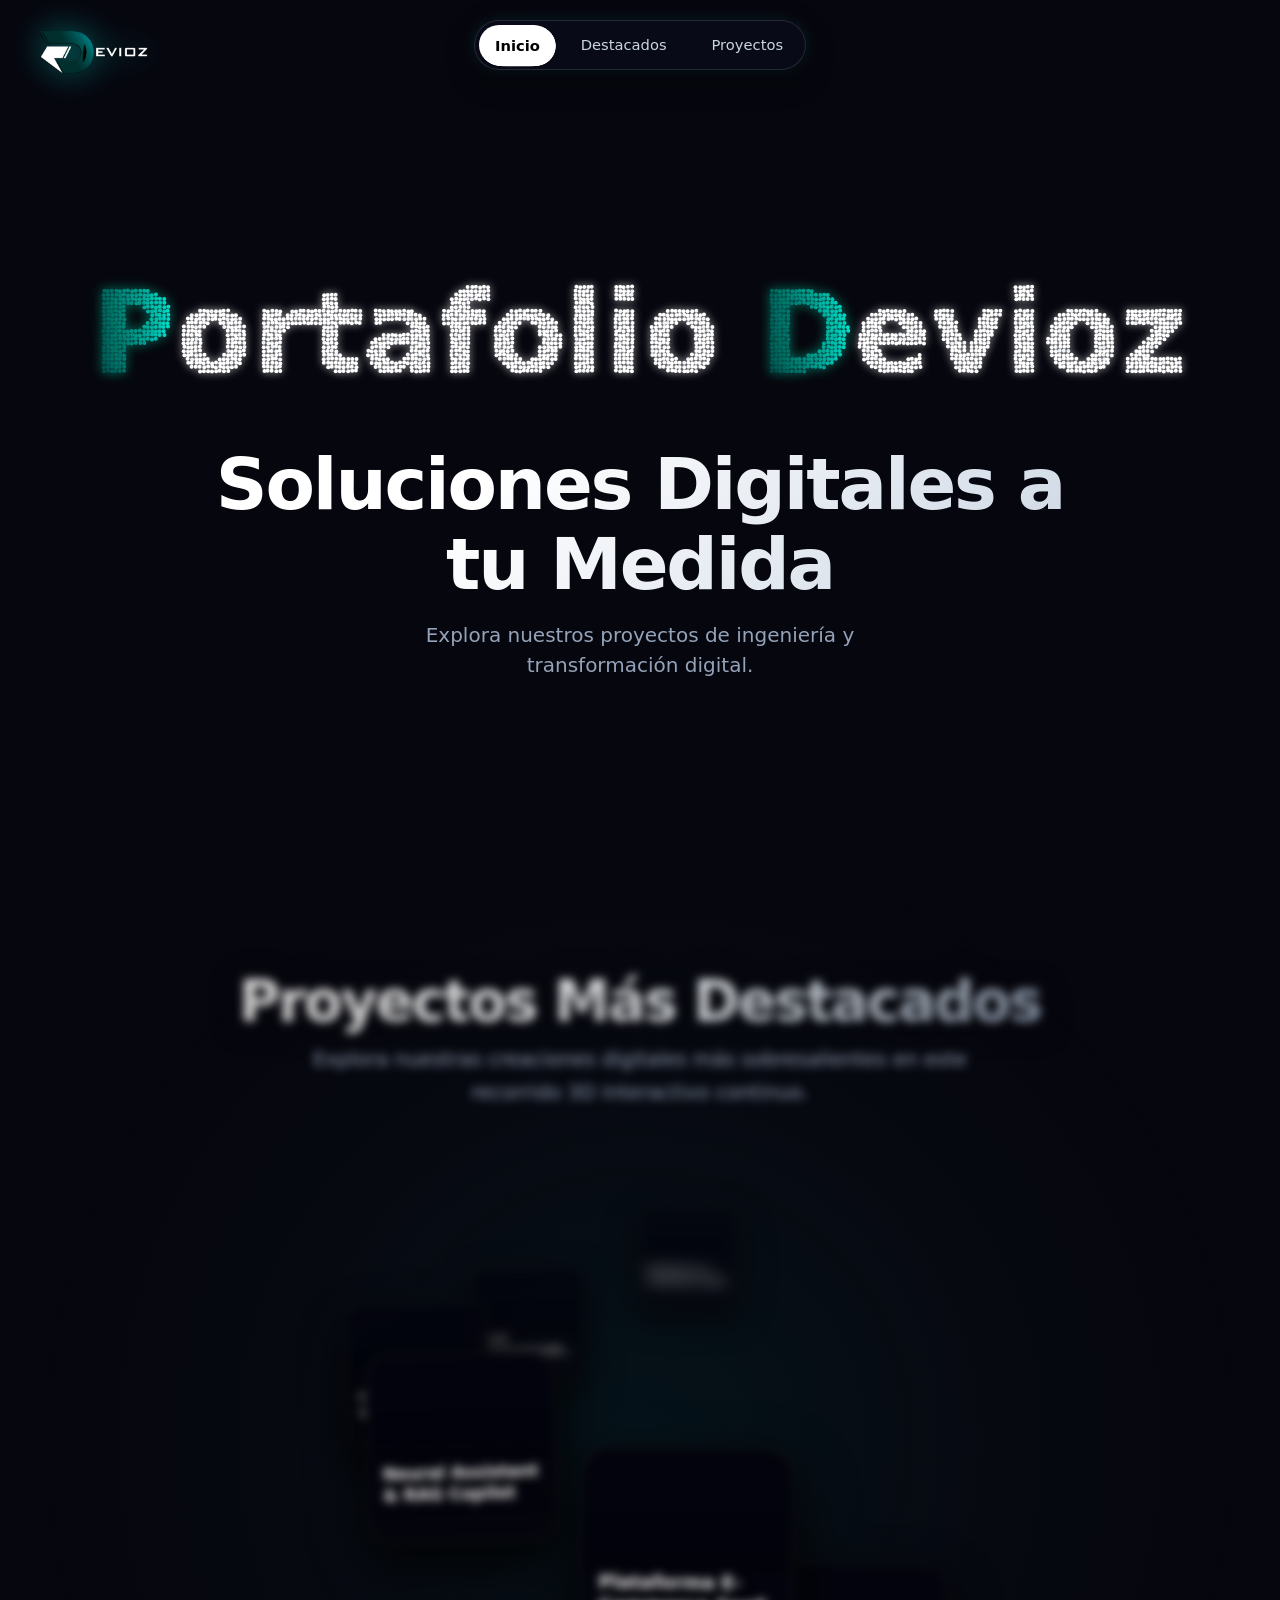
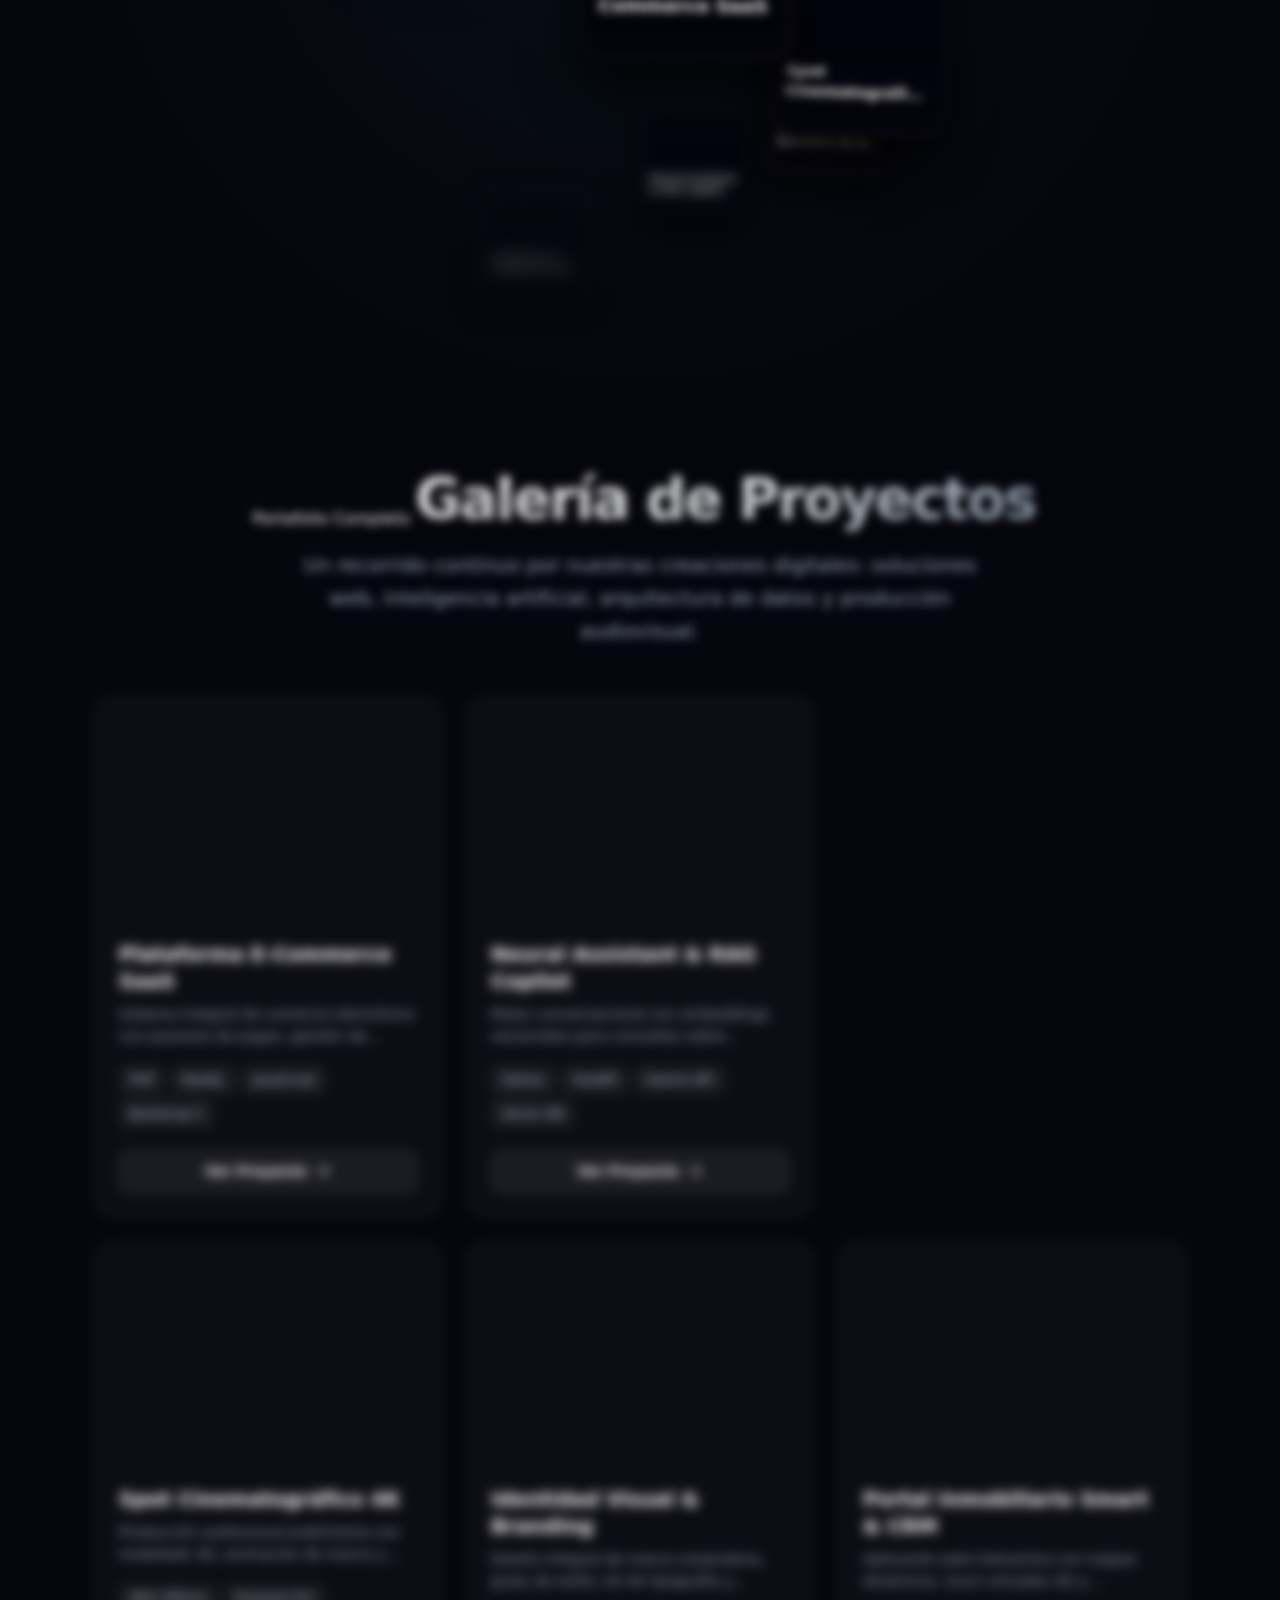
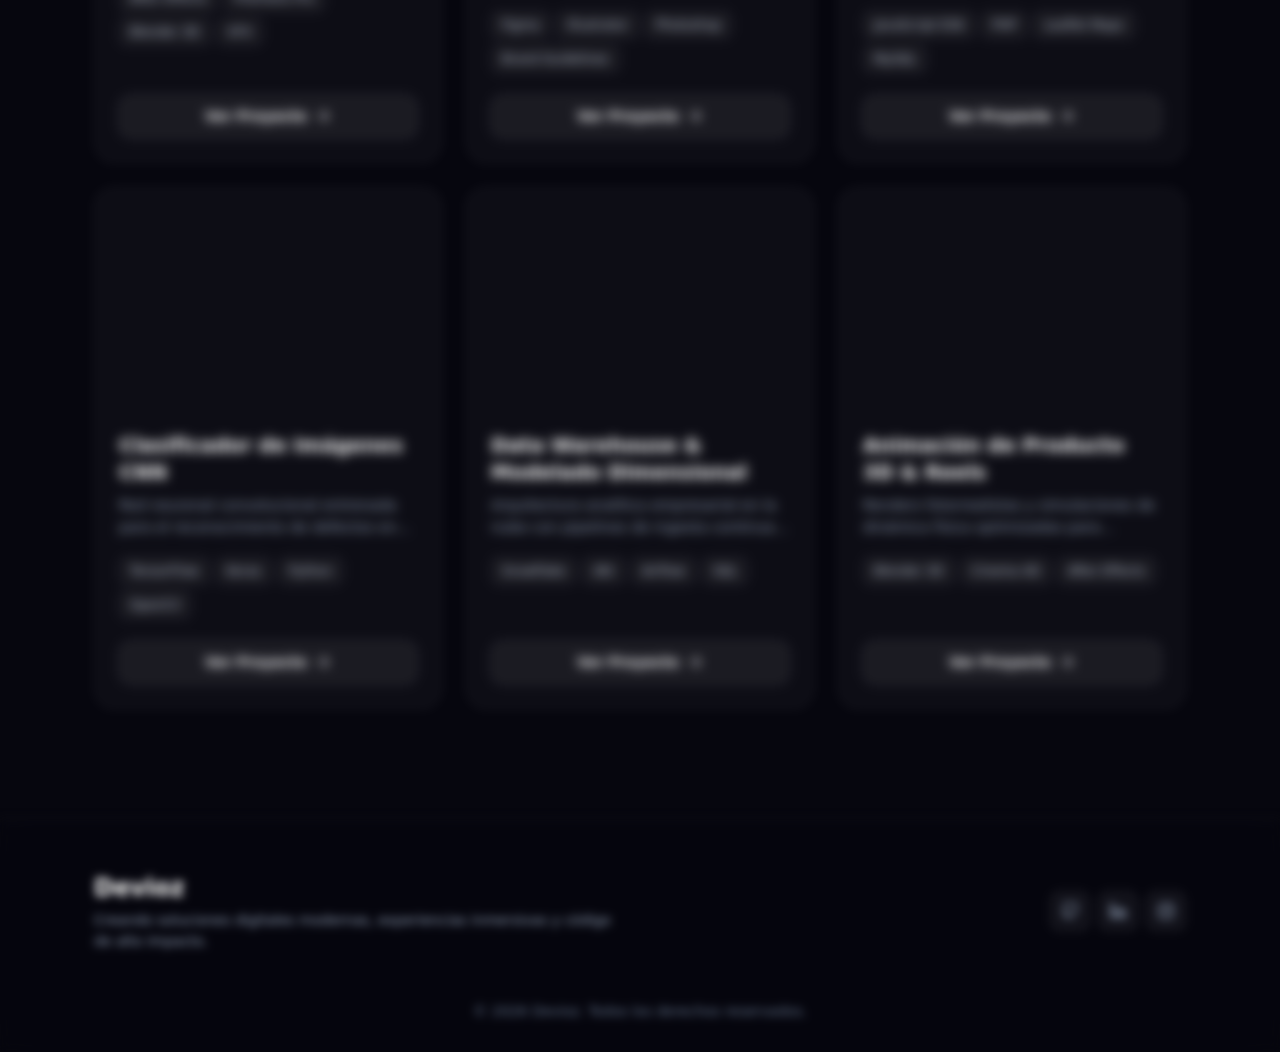
==== commit 6f271a02: "Actualización web" ====
--- a/frontend/index.html
+++ b/frontend/index.html
@@ -60,7 +60,7 @@
             Soluciones Digitales a tu Medida
         </h1>
         <p class="lead mb-0 col-md-8 col-lg-6 mx-auto" style="color: #94a3b8;">
-            Diseño, desarrollo, IA y más. Paquetes listos para escalar tu negocio con resultados garantizados y soporte Devioz.
+            Explora nuestros proyectos de ingeniería y transformación digital.
         </p>
     </main>
 
--- a/frontend/assets/css/style.css
+++ b/frontend/assets/css/style.css
@@ -65,8 +65,8 @@
    ========================================= */
 .particle-text-container {
     width: 100%;
-    max-width: 1200px;
-    height: 150px;
+    max-width: 1400px;
+    height: 185px;
     position: relative;
     display: flex;
     justify-content: center;
@@ -101,21 +101,21 @@
 
 @media (max-height: 850px) {
     .particle-text-container {
-        height: 130px;
+        height: 160px;
         margin-bottom: 5px;
     }
     #particleTextCanvas {
-        height: 500px;
+        height: 540px;
     }
 }
 
 @media (max-width: 768px) {
     .particle-text-container {
-        height: 95px;
+        height: 115px;
         margin-bottom: 5px;
     }
     #particleTextCanvas {
-        height: 380px;
+        height: 420px;
     }
 }
 
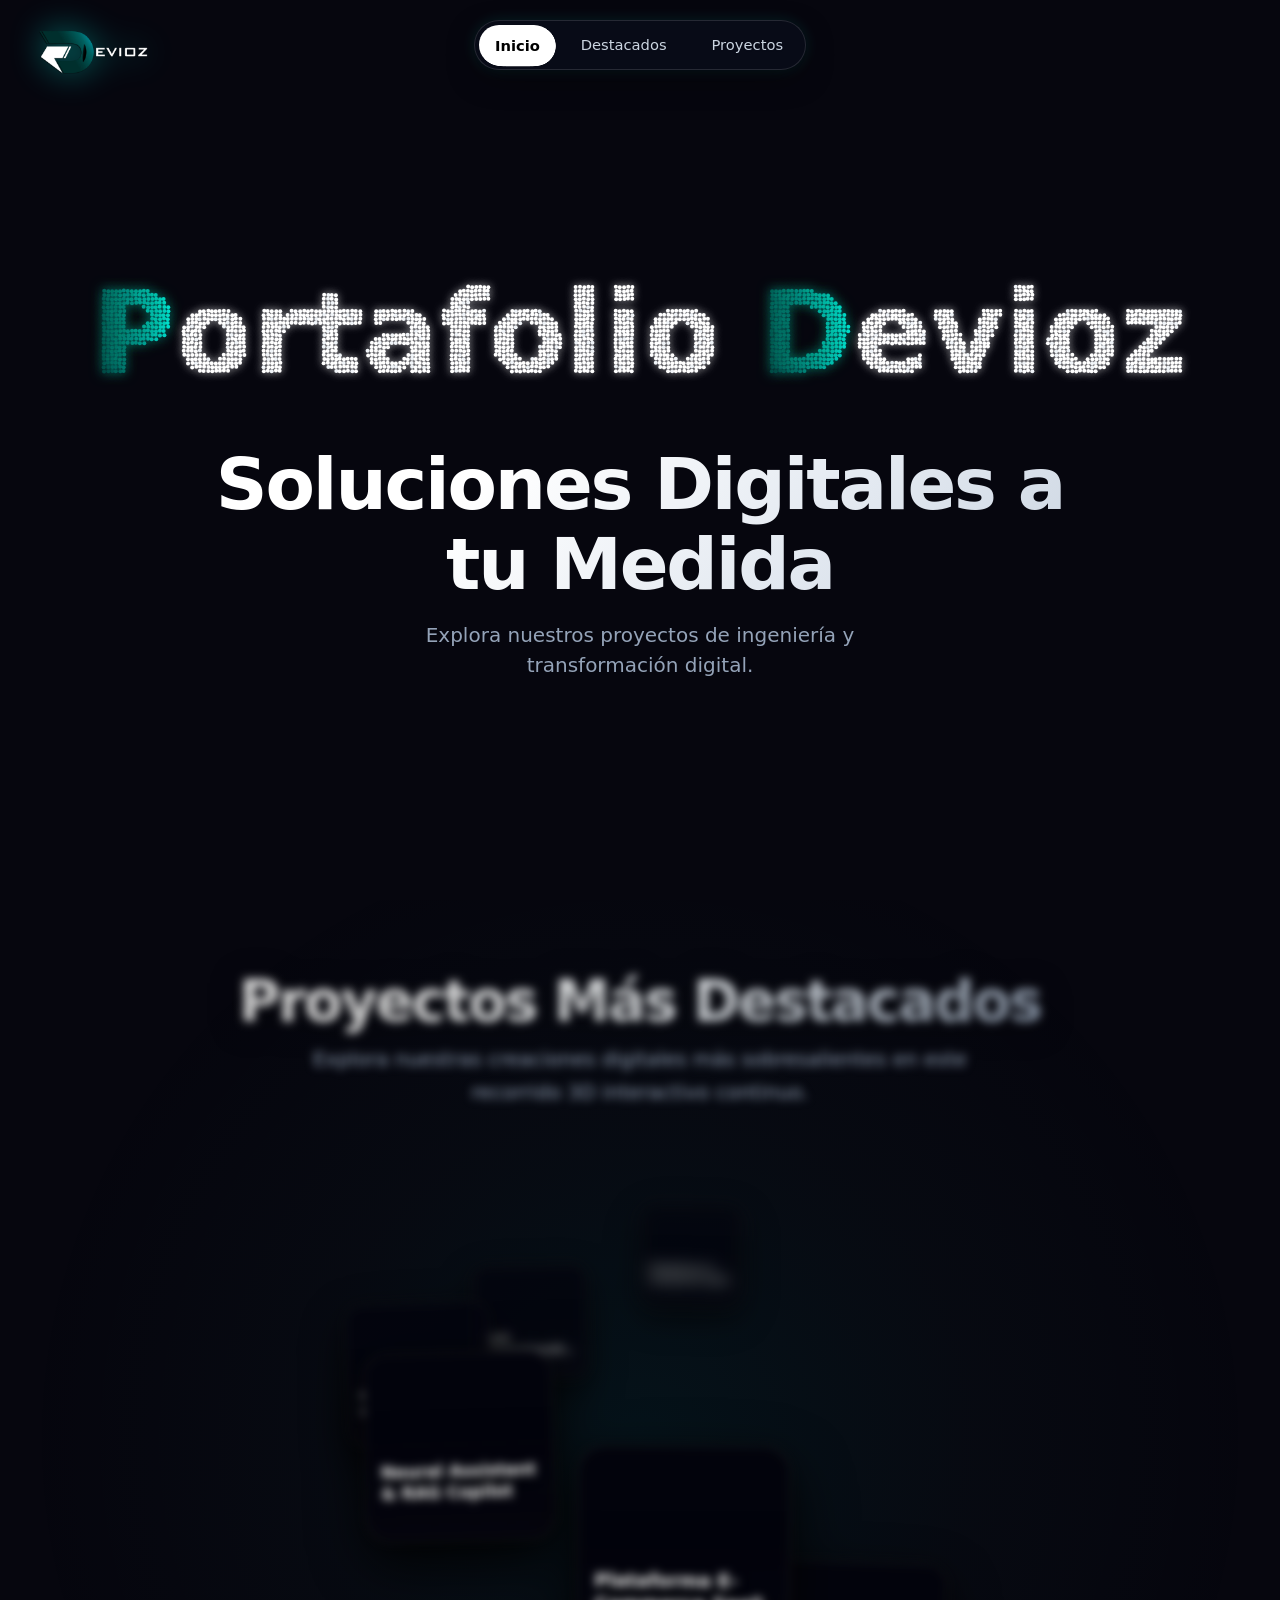
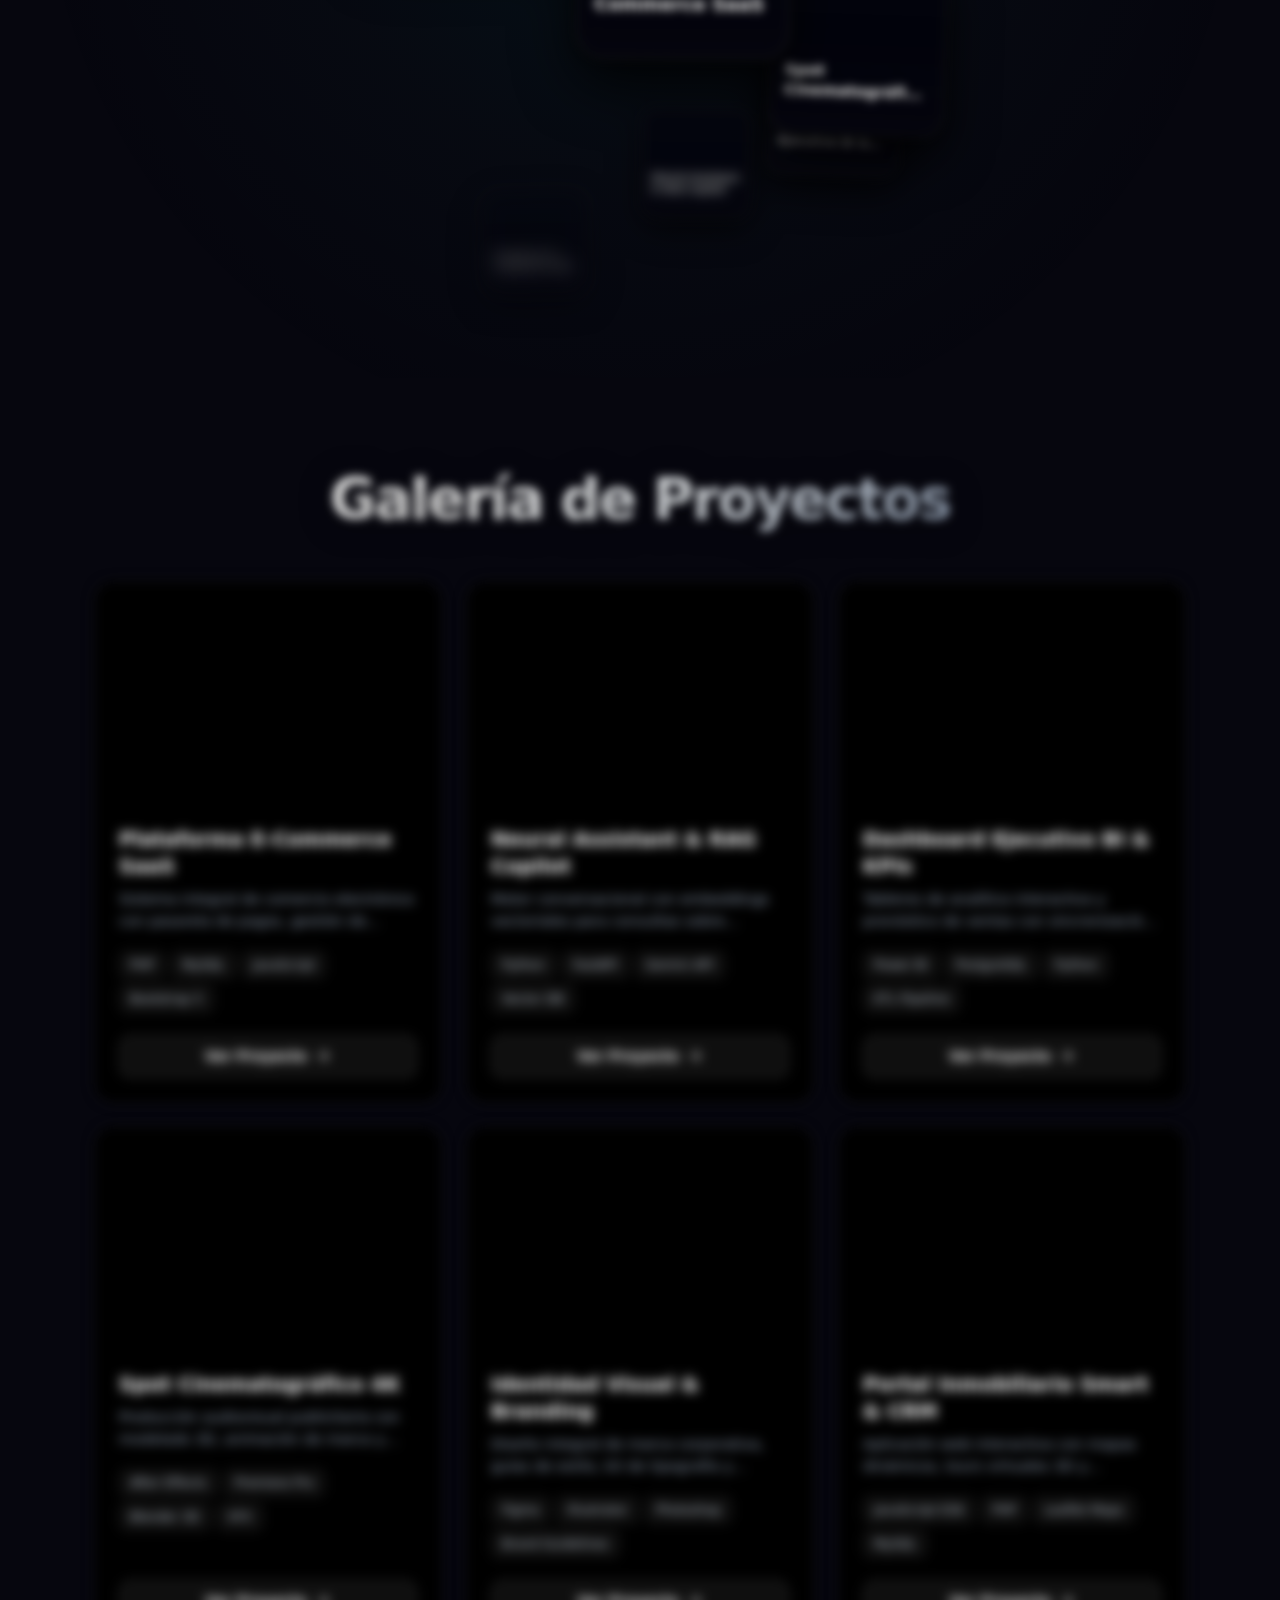
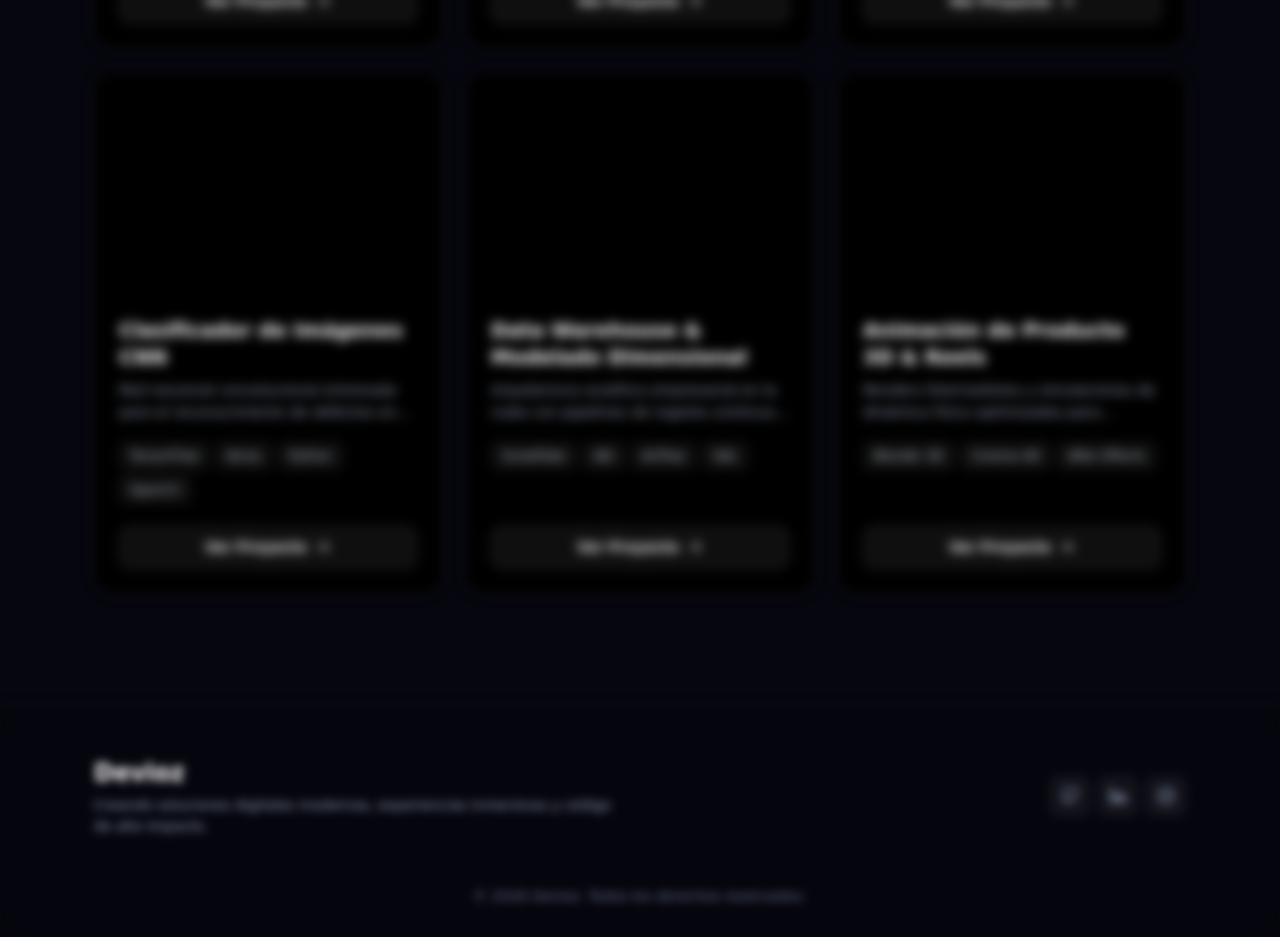
==== commit 6d398a20: "Actualizacion de diseño" ====
--- a/frontend/index.html
+++ b/frontend/index.html
@@ -88,18 +88,11 @@
          ========================================= -->
     <section id="galeria-proyectos" class="projects-section container px-4" data-alias="proyectos">
         <span id="proyectos" style="position: relative; top: -80px; display: block; visibility: hidden;"></span>
-        <!-- Encabezado de Sección con Badge Glow -->
+        <!-- Encabezado de Sección -->
         <div class="section-header text-center mb-5 scroll-reveal">
-            <div class="d-inline-flex align-items-center gap-2 section-badge mb-3">
-                <span class="badge-dot"></span>
-                <span>Portafolio Completo</span>
-            </div>
-            <h2 class="portfolio-section-title mb-3">
+            <h2 class="portfolio-section-title mb-0">
                 Galería de Proyectos
             </h2>
-            <p class="portfolio-section-subtitle mx-auto">
-                Un recorrido continuo por nuestras creaciones digitales: soluciones web, inteligencia artificial, arquitectura de datos y producción audiovisual.
-            </p>
         </div>
 
         <!-- Grilla de Tarjetas en Flujo Continuo -->
--- a/frontend/assets/css/style.css
+++ b/frontend/assets/css/style.css
@@ -679,18 +679,16 @@
     box-shadow: 0 4px 16px rgba(0, 187, 166, 0.4);
 }
 
-/* Tarjetas de Proyecto Glassmorphism */
+/* Tarjetas de Proyecto */
 .project-card {
     position: relative;
-    background: rgba(255, 255, 255, 0.03);
+    background: #000000;
     border: 1px solid rgba(255, 255, 255, 0.1);
     border-radius: 20px;
     overflow: hidden;
     display: flex;
     flex-direction: column;
     height: 100%;
-    backdrop-filter: blur(16px);
-    -webkit-backdrop-filter: blur(16px);
     transition: transform 0.35s ease-in-out, box-shadow 0.35s ease-in-out, border-color 0.35s ease-in-out;
 }
 
@@ -705,6 +703,7 @@
     position: relative;
     height: 220px;
     overflow: hidden;
+    background: #000000;
 }
 
 .card-img-wrapper img {
@@ -725,6 +724,7 @@
 
 /* Cuerpo de la tarjeta */
 .project-card-body {
+    background: #000000;
     padding: 24px;
     display: flex;
     flex-direction: column;
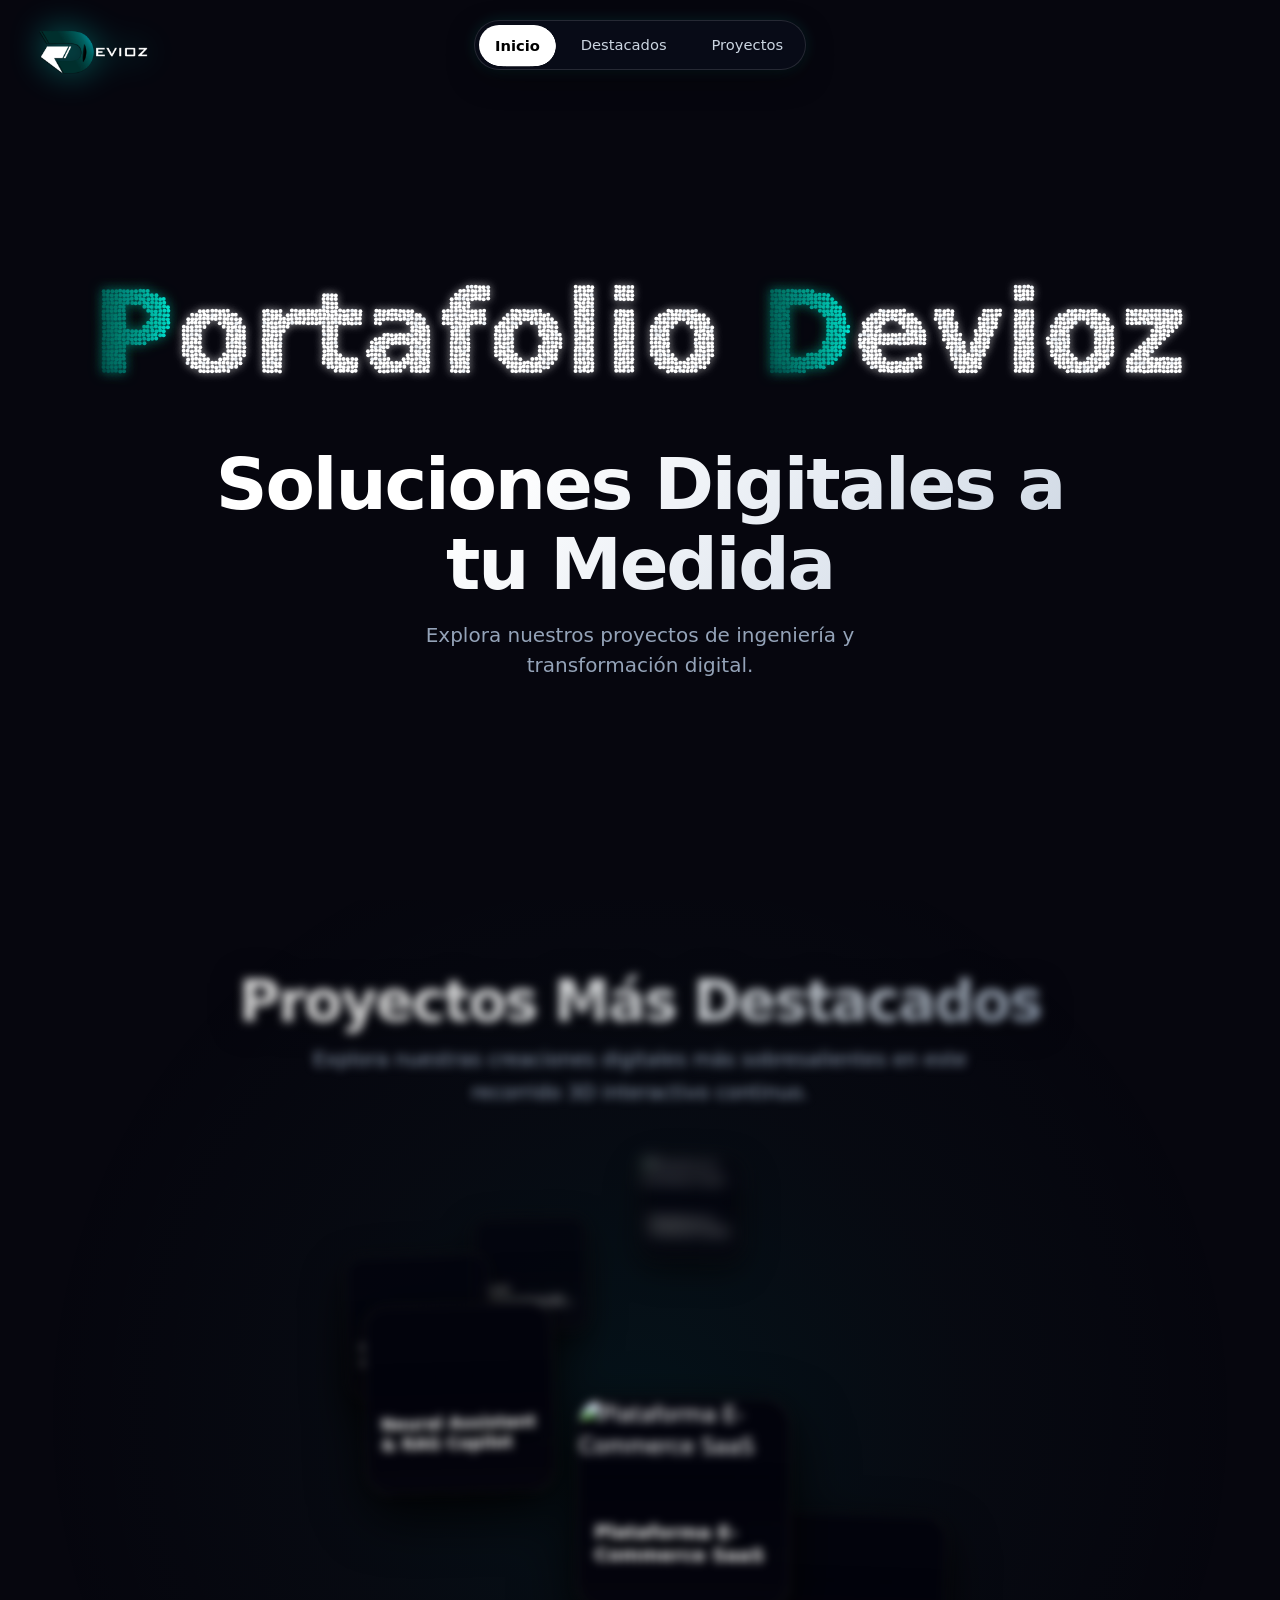
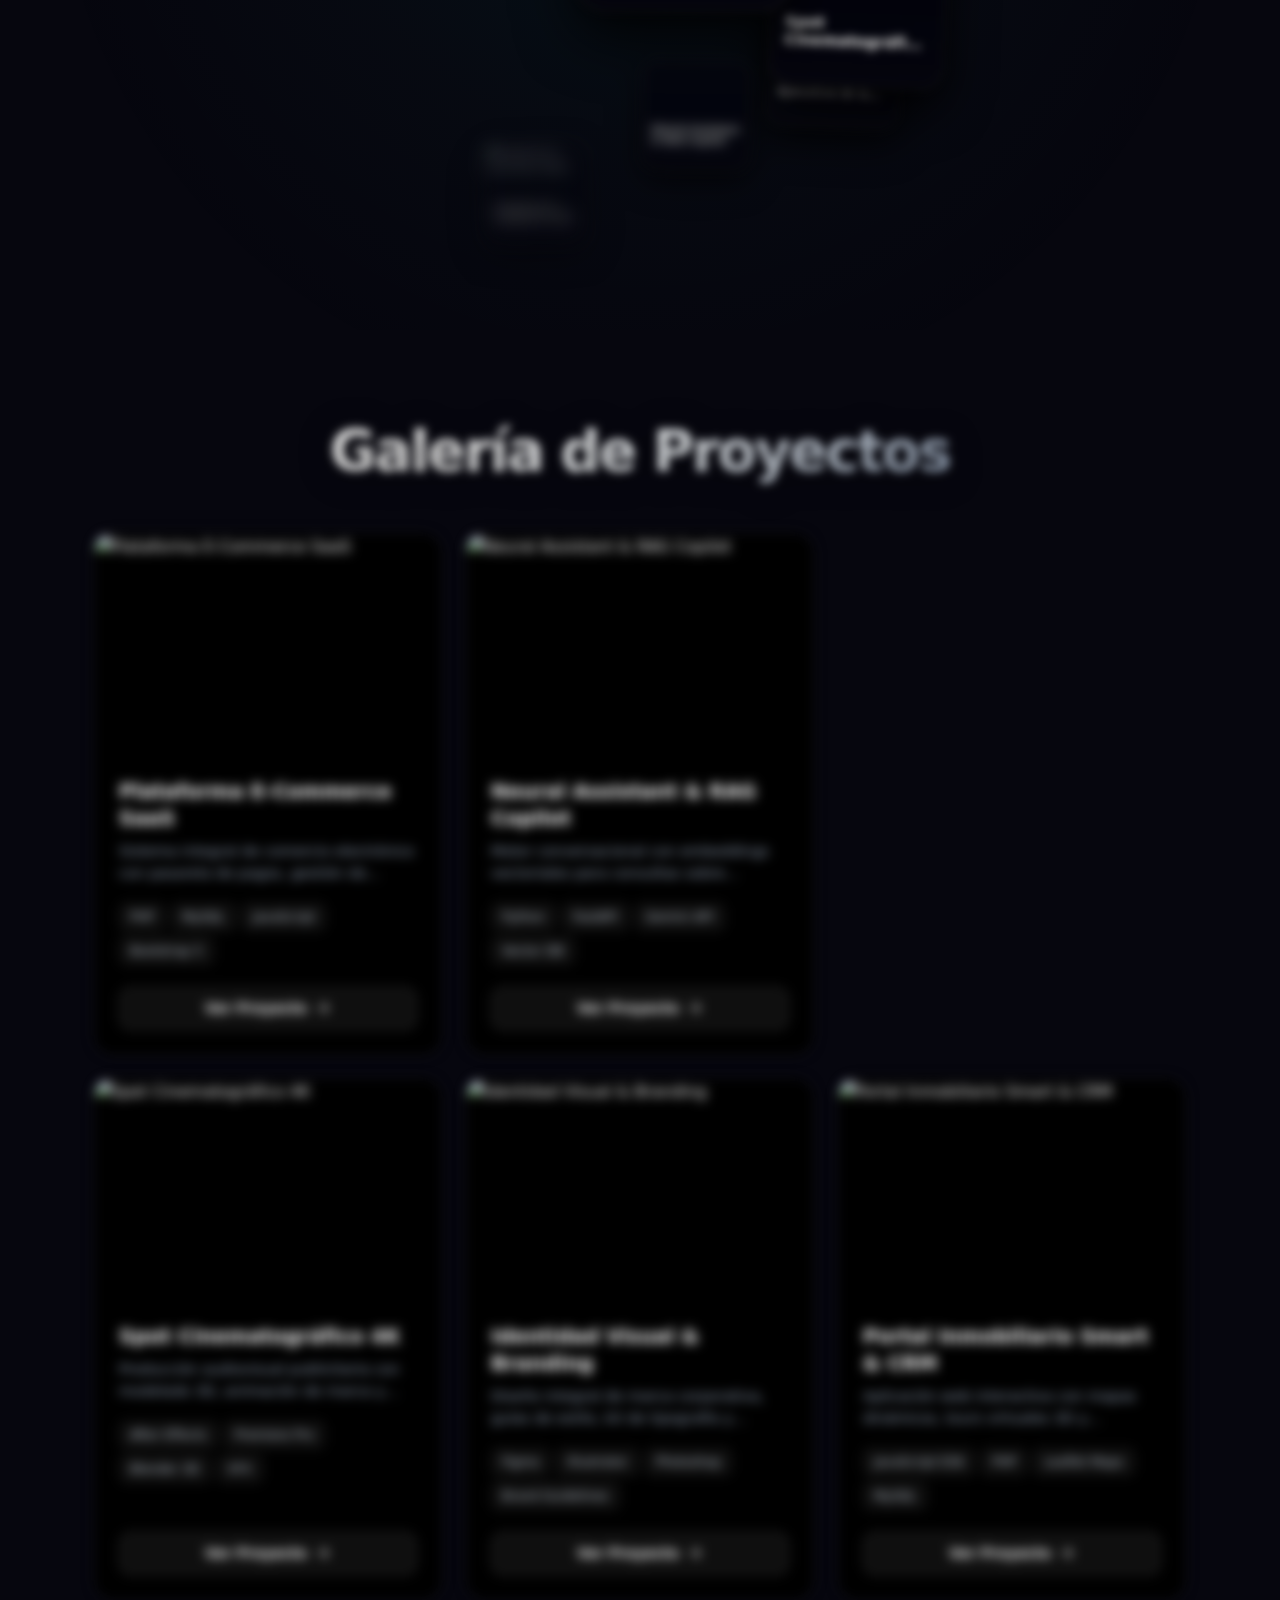
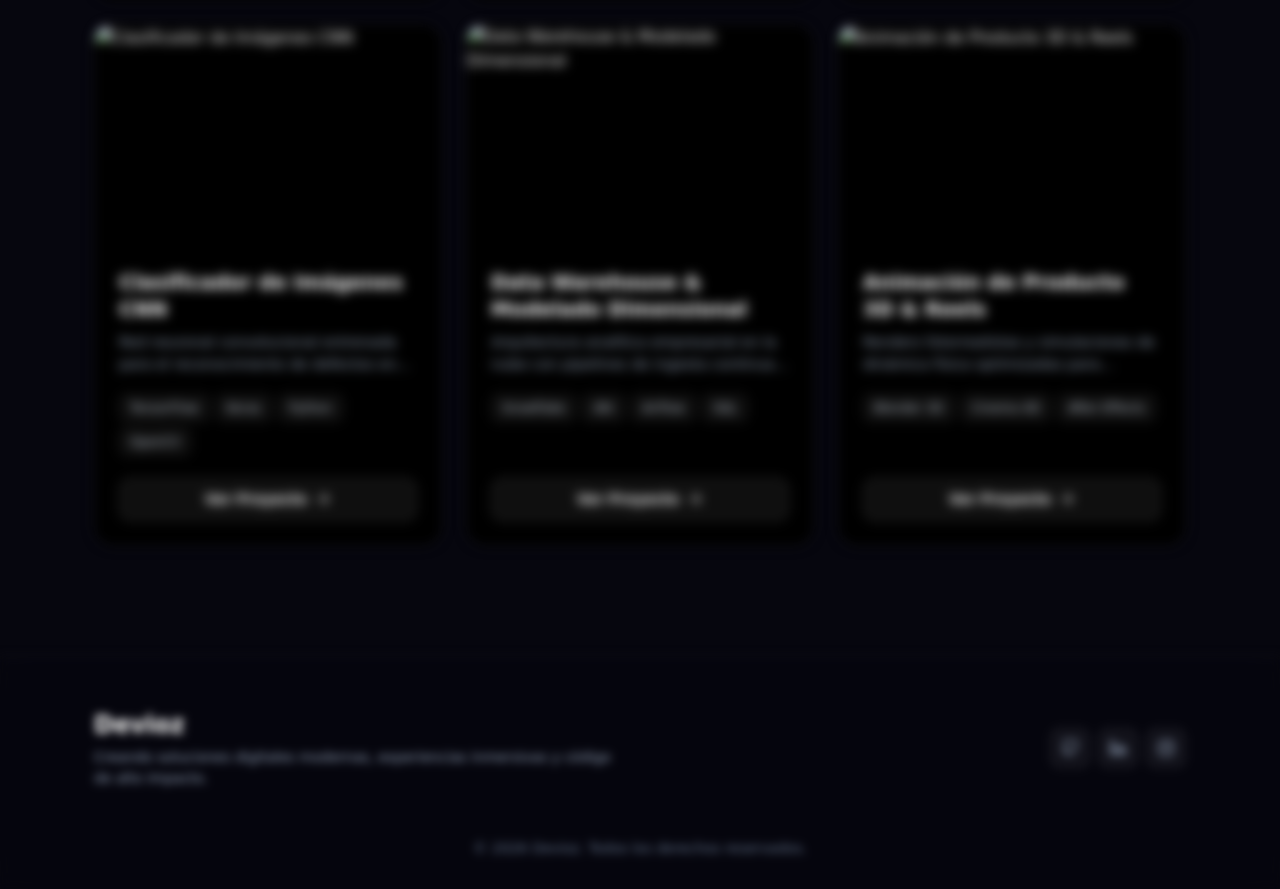
==== commit 7500b982: "Mejora del diseño - frontend" ====
--- a/frontend/index.html
+++ b/frontend/index.html
@@ -69,7 +69,7 @@
          ========================================= -->
     <section id="spiral-showcase" class="spiral-section" data-alias="destacados">
         <span id="destacados" style="position: relative; top: -80px; display: block; visibility: hidden;"></span>
-        <div class="spiral-header text-center mb-4 scroll-reveal">
+        <div class="spiral-header text-center mb-3 scroll-reveal">
             <h2 class="portfolio-section-title mb-2">
                 Proyectos Más Destacados
             </h2>
--- a/frontend/assets/css/style.css
+++ b/frontend/assets/css/style.css
@@ -1287,11 +1287,29 @@
 @import url('infinite-spiral.css');
 
 /* Resaltado interactivo de tarjeta al navegar desde la Espiral 3D */
+@keyframes pulseProjectCard {
+    0% {
+        border-color: rgba(0, 229, 212, 0.4);
+        box-shadow: 0 0 20px rgba(0, 229, 212, 0.3), 0 10px 30px rgba(0, 0, 0, 0.7);
+        transform: translateY(-4px) scale(1.01);
+    }
+    50% {
+        border-color: #00e5d4;
+        box-shadow: 0 0 45px rgba(0, 229, 212, 0.8), 0 22px 50px rgba(0, 0, 0, 0.9);
+        transform: translateY(-10px) scale(1.035);
+    }
+    100% {
+        border-color: #00e5d4;
+        box-shadow: 0 0 32px rgba(0, 229, 212, 0.6), 0 18px 40px rgba(0, 0, 0, 0.85);
+        transform: translateY(-8px) scale(1.025);
+    }
+}
+
 .project-card-highlight {
     border-color: #00e5d4 !important;
-    box-shadow: 0 0 35px rgba(0, 229, 212, 0.55), 0 20px 45px rgba(0, 0, 0, 0.8) !important;
-    transform: translateY(-8px) scale(1.025) !important;
-    transition: all 0.45s cubic-bezier(0.16, 1, 0.3, 1) !important;
+    animation: pulseProjectCard 1.4s ease-in-out infinite alternate !important;
+    z-index: 10 !important;
+    position: relative;
 }
 
 /* ==========================================================================
@@ -1753,3 +1771,79 @@
         transition: none !important;
     }
 }
+
+/* =========================================
+   BOTÓN Y VISTA DE PERFIL DE ADMINISTRADOR
+   ========================================= */
+/* Botón de Perfil Animado (Avatar Interactivo que reemplaza al botón con texto) */
+.btn-profile-avatar {
+    background: transparent;
+    border: none;
+    padding: 0;
+    margin: 0;
+    width: 58px;
+    height: 58px;
+    display: inline-flex;
+    align-items: center;
+    justify-content: center;
+    border-radius: 16px;
+    cursor: pointer;
+    position: relative;
+    outline: none;
+    user-select: none;
+    transition: transform 0.28s cubic-bezier(0.34, 1.56, 0.64, 1), filter 0.25s ease;
+}
+
+.btn-profile-avatar:hover,
+.btn-profile-avatar:focus-visible {
+    transform: scale(1.12);
+    filter: drop-shadow(0 0 16px rgba(0, 229, 212, 0.75));
+}
+
+.btn-profile-avatar:active {
+    transform: scale(0.95);
+}
+
+.btn-profile-avatar.is-active {
+    filter: drop-shadow(0 0 16px rgba(0, 229, 212, 0.85));
+    transform: scale(1.06);
+}
+
+.profile-lottie-icon {
+    width: 56px;
+    height: 56px;
+    display: flex;
+    align-items: center;
+    justify-content: center;
+    pointer-events: none;
+    overflow: visible;
+}
+
+.profile-lottie-icon svg {
+    width: 100% !important;
+    height: 100% !important;
+    display: block;
+    overflow: visible;
+}
+
+.profile-avatar-glow {
+    transition: transform 0.3s ease, box-shadow 0.3s ease;
+}
+
+.profile-avatar-glow:hover {
+    transform: scale(1.05);
+    box-shadow: 0 0 35px rgba(0, 229, 212, 0.6) !important;
+}
+
+.btn-toggle-pw {
+    cursor: pointer;
+    font-size: 1.05rem;
+    transition: opacity 0.2s ease, transform 0.2s ease;
+    user-select: none;
+}
+
+.btn-toggle-pw:hover {
+    opacity: 0.8;
+    transform: translateY(-50%) scale(1.15) !important;
+}
+
--- a/frontend/assets/css/infinite-spiral.css
+++ b/frontend/assets/css/infinite-spiral.css
@@ -21,6 +21,7 @@
     z-index: 10;
     padding: 0 24px;
     pointer-events: none;
+    margin-bottom: 0.6rem;
 }
 
 /* Contenedor principal de la Espiral */
@@ -28,15 +29,15 @@
     position: relative;
     width: 100%;
     max-width: 1100px;
-    height: 800px;
+    height: 770px;
     perspective: 1200px;
-    perspective-origin: 50% 50%;
+    perspective-origin: 50% 48%;
     overflow: hidden;
     cursor: grab;
     user-select: none;
     -webkit-user-select: none;
     touch-action: pan-y; /* Permite deslizar la página hacia abajo sin interrupciones */
-    margin: 0 auto;
+    margin: -10px auto 0;
 }
 
 .infinite-spiral:active,
@@ -49,7 +50,7 @@
 /* Escenario dinámico en 3D centrado */
 .infinite-spiral__stage {
     position: absolute;
-    top: 50%;
+    top: 48%;
     left: 50%;
     width: 0;
     height: 0;
@@ -136,6 +137,7 @@
     gap: 4px;
     transform: translateY(6px);
     transition: transform 0.35s cubic-bezier(0.16, 1, 0.3, 1);
+    pointer-events: auto;
 }
 
 .infinite-spiral__item:hover .infinite-spiral__info {
@@ -160,29 +162,47 @@
     overflow: hidden;
     text-overflow: ellipsis;
     text-shadow: 0 2px 8px rgba(0, 0, 0, 0.95);
+    pointer-events: auto;
+    cursor: pointer;
 }
 
 .infinite-spiral__action {
     display: inline-flex;
     align-items: center;
     gap: 4px;
-    font-size: 0.70rem;
+    font-size: 0.72rem;
     font-weight: 600;
-    color: #ffffff;
+    color: #00e5d4;
     margin-top: 4px;
     opacity: 0;
-    transition: opacity 0.25s ease;
-}
-
-.infinite-spiral__item:hover .infinite-spiral__action {
+    visibility: hidden;
+    pointer-events: none;
+    cursor: pointer;
+    transform: translateY(6px);
+    transition: opacity 0.3s cubic-bezier(0.16, 1, 0.3, 1),
+                transform 0.3s cubic-bezier(0.16, 1, 0.3, 1),
+                color 0.2s ease,
+                visibility 0.3s ease;
+}
+
+.infinite-spiral__item:hover .infinite-spiral__action,
+.infinite-spiral__item:focus-within .infinite-spiral__action {
     opacity: 1;
-    color: #00e5d4;
+    visibility: visible;
+    pointer-events: auto;
+    transform: translateY(0);
+}
+
+.infinite-spiral__action:hover {
+    color: #5eead4;
+    transform: translateY(0) translateX(3px);
 }
 
 /* Adaptabilidad para pantallas móviles y tablets */
 @media (max-width: 1200px) {
     .infinite-spiral {
-        height: 750px;
+        height: 730px;
+        margin: -8px auto 0;
     }
     .infinite-spiral__item {
         width: 150px;
@@ -193,10 +213,11 @@
 
 @media (max-width: 992px) {
     .spiral-section {
-        padding: 55px 0 30px;
+        padding: 50px 0 25px;
     }
     .infinite-spiral {
-        height: 700px;
+        height: 680px;
+        margin: -5px auto 0;
     }
     .infinite-spiral__item {
         width: 140px;
@@ -207,10 +228,11 @@
 
 @media (max-width: 576px) {
     .spiral-section {
-        padding: 40px 0 20px;
+        padding: 35px 0 15px;
     }
     .infinite-spiral {
-        height: 600px;
+        height: 580px;
+        margin: 0 auto;
     }
     .infinite-spiral__item {
         width: 130px;
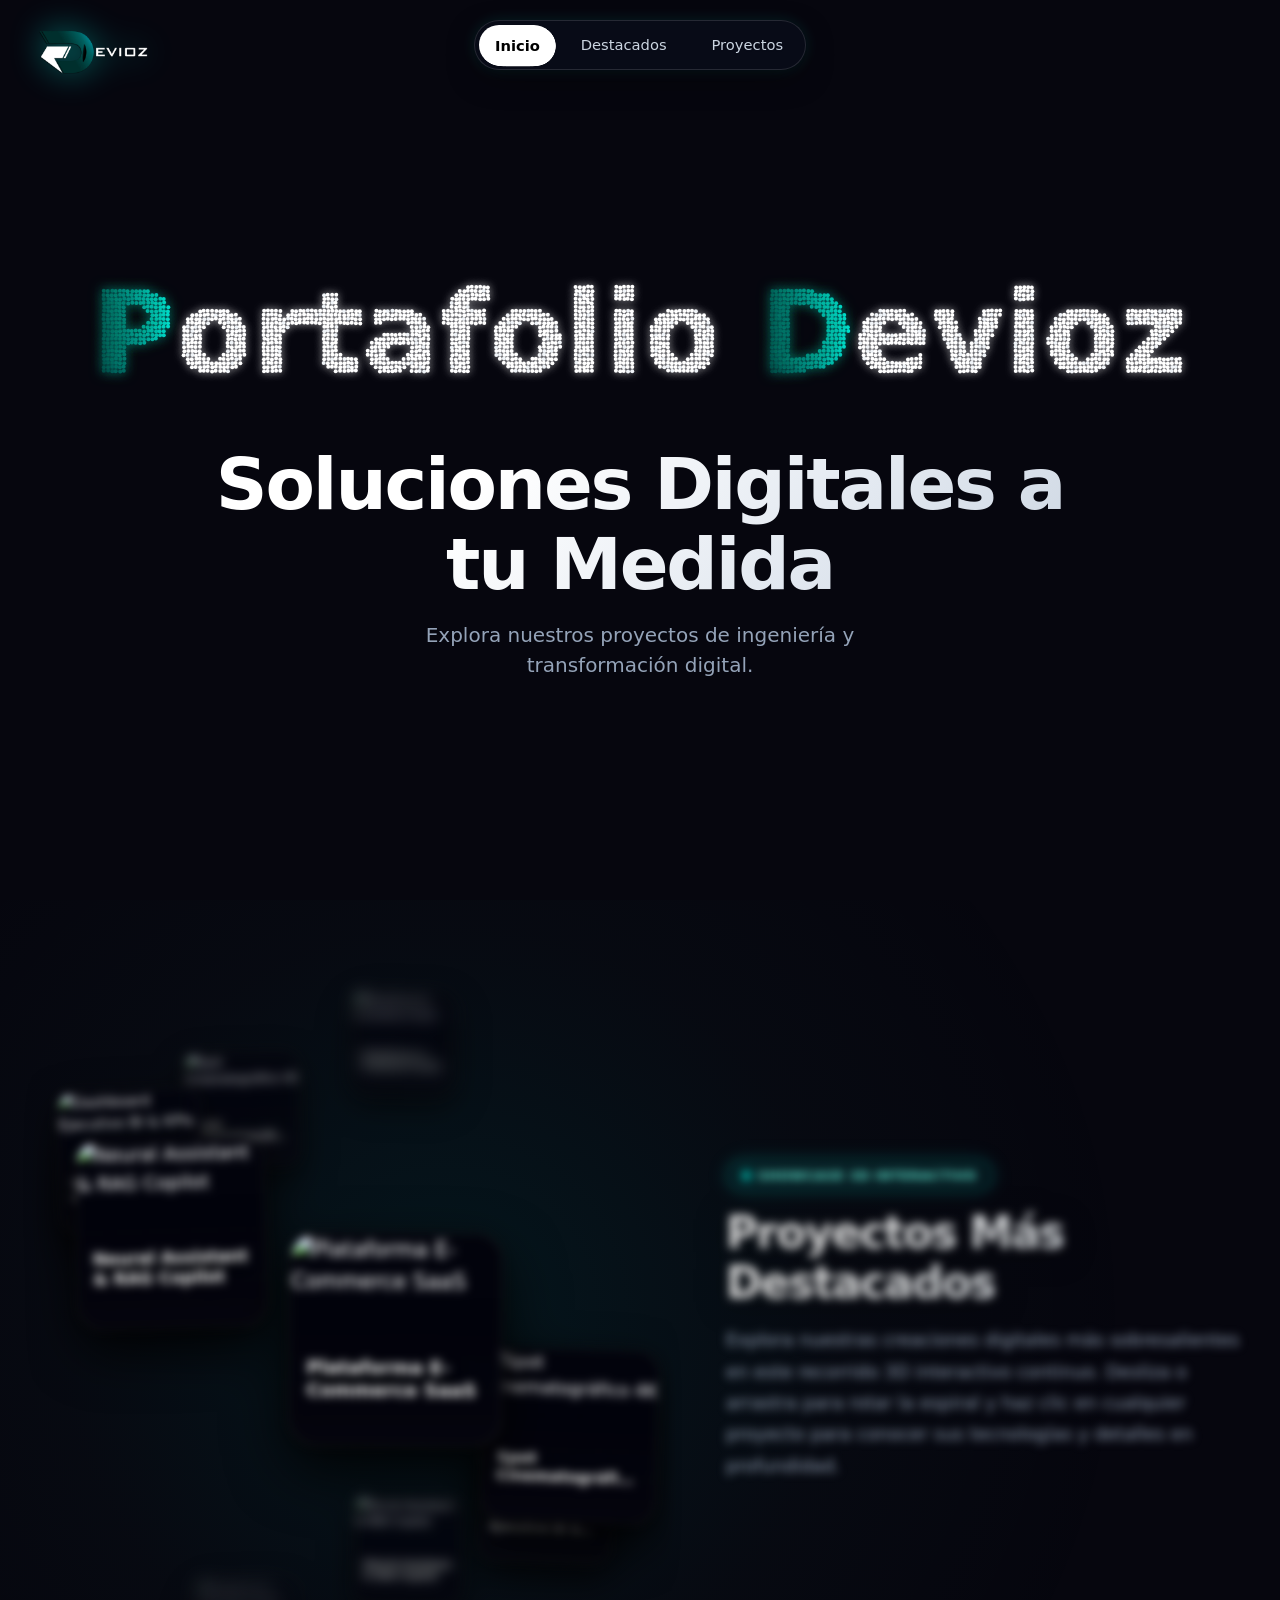
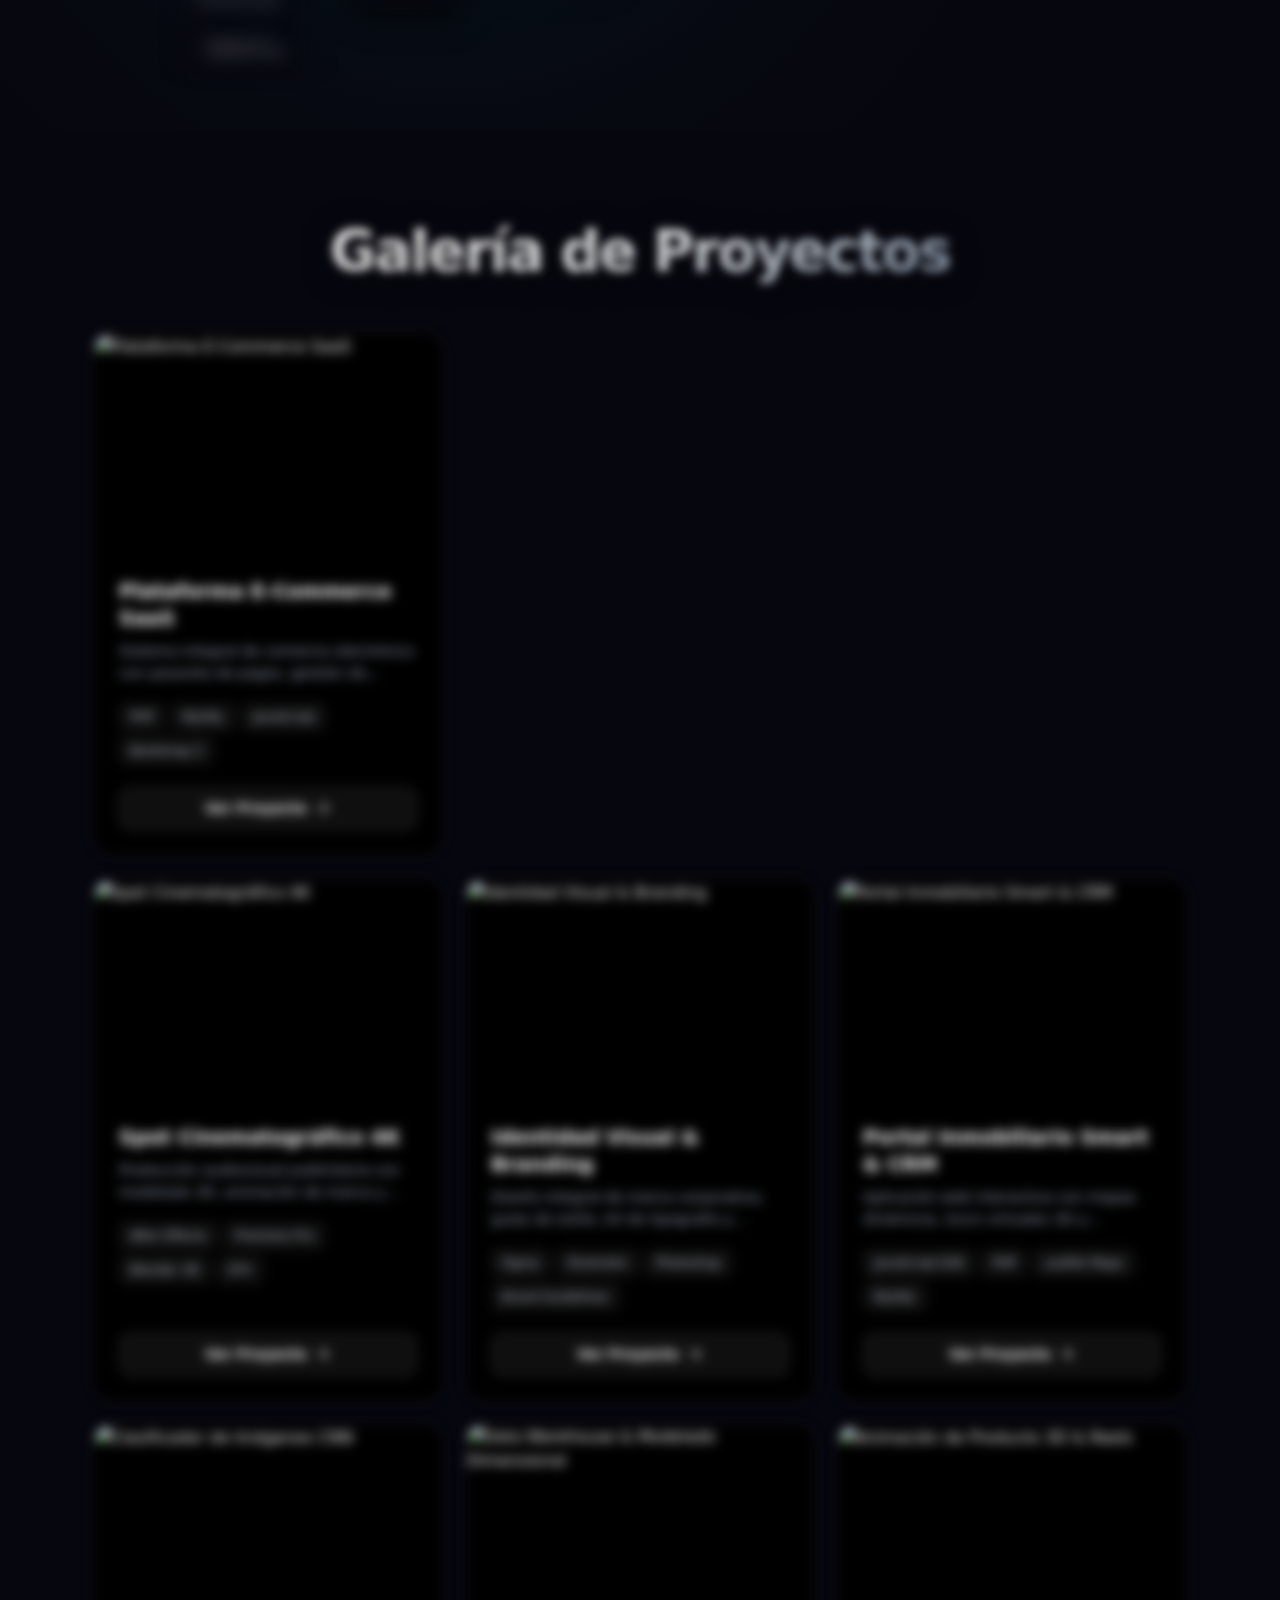
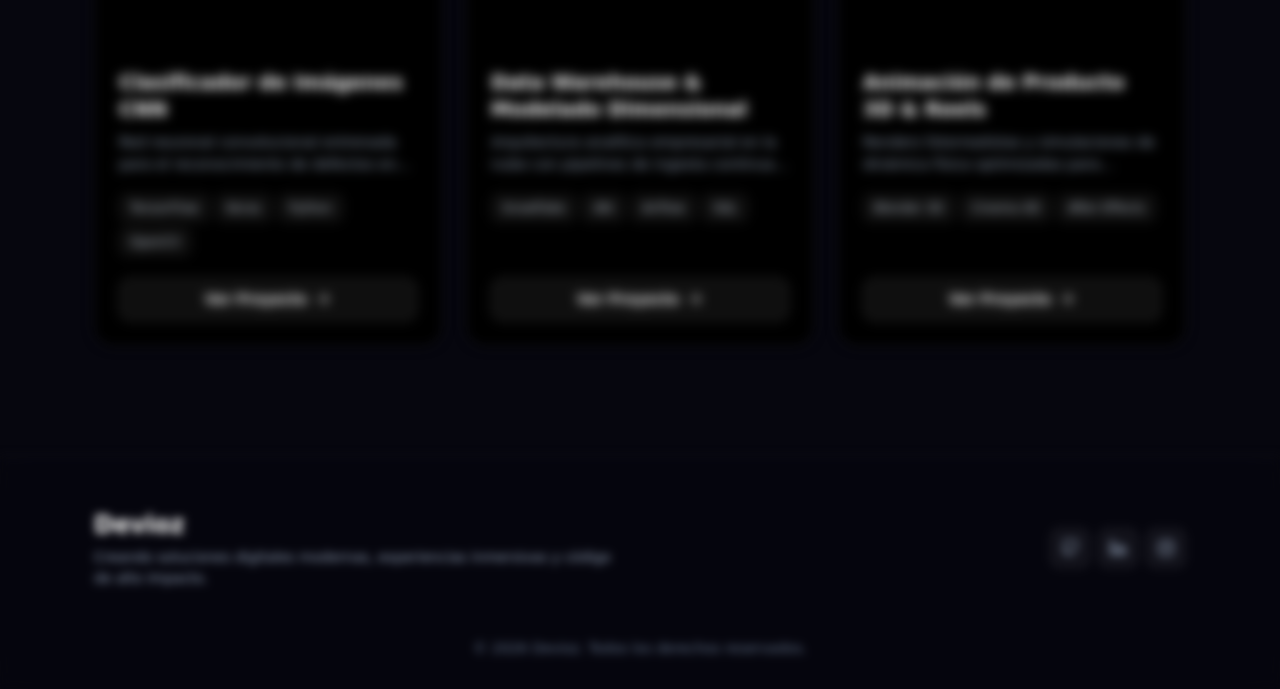
==== commit 5e0c5412: "Actualizacion web" ====
--- a/frontend/index.html
+++ b/frontend/index.html
@@ -69,17 +69,28 @@
          ========================================= -->
     <section id="spiral-showcase" class="spiral-section" data-alias="destacados">
         <span id="destacados" style="position: relative; top: -80px; display: block; visibility: hidden;"></span>
-        <div class="spiral-header text-center mb-3 scroll-reveal">
-            <h2 class="portfolio-section-title mb-2">
-                Proyectos Más Destacados
-            </h2>
-            <p class="portfolio-section-subtitle mx-auto mb-0">
-                Explora nuestras creaciones digitales más sobresalientes en este recorrido 3D interactivo continuo.
-            </p>
-        </div>
-
-        <div class="infinite-spiral scroll-reveal" id="infiniteSpiralContainer" aria-label="Espiral interactiva 3D de proyectos">
-            <div class="infinite-spiral__stage" id="infiniteSpiralStage"></div>
+        
+        <div class="spiral-split-container container-xl">
+            <!-- Columna Izquierda: Espiral 3D Interactiva -->
+            <div class="spiral-split-left">
+                <div class="infinite-spiral scroll-reveal" id="infiniteSpiralContainer" aria-label="Espiral interactiva 3D de proyectos">
+                    <div class="infinite-spiral__stage" id="infiniteSpiralStage"></div>
+                </div>
+            </div>
+
+            <!-- Columna Derecha: Título, Descripción y Acciones centrados verticalmente -->
+            <div class="spiral-split-right scroll-reveal">
+                <div class="spiral-kicker mb-3">
+                    <span class="spiral-kicker-dot"></span>
+                    <span>Showcase 3D Interactivo</span>
+                </div>
+                <h2 class="portfolio-section-title spiral-side-title mb-3">
+                    Proyectos Más Destacados
+                </h2>
+                <p class="portfolio-section-subtitle spiral-side-subtitle mb-0">
+                    Explora nuestras creaciones digitales más sobresalientes en este recorrido 3D interactivo continuo. Desliza o arrastra para rotar la espiral y haz clic en cualquier proyecto para conocer sus tecnologías y detalles en profundidad.
+                </p>
+            </div>
         </div>
     </section>
 
--- a/frontend/assets/css/infinite-spiral.css
+++ b/frontend/assets/css/infinite-spiral.css
@@ -1,43 +1,125 @@
 /* =========================================
    COMPONENTE INFINITE SPIRAL 3D (Vanilla CSS)
    Portafolio Devioz — Showcase de Proyectos Más Destacados
+   Layout Split 2 Columnas (Espiral Izquierda / Título Derecha)
    ========================================= */
 
 .spiral-section {
     position: relative;
     width: 100%;
-    padding: 70px 0 45px;
+    padding: 60px 0 50px;
     scroll-margin-top: 90px;
     overflow: hidden;
-    display: flex;
-    flex-direction: column;
+    background: radial-gradient(circle at 35% 50%, rgba(0, 229, 212, 0.08) 0%, rgba(94, 234, 212, 0.02) 42%, rgba(6, 6, 14, 0) 75%);
+}
+
+/* Contenedor Split de 2 columnas centrado */
+.spiral-split-container {
+    position: relative;
+    z-index: 2;
+    display: flex;
+    flex-direction: row;
+    align-items: center;
+    justify-content: space-between;
+    gap: 30px;
+    width: 100%;
+    max-width: 1360px;
+    margin: 0 auto;
+    padding: 0 32px;
+}
+
+/* Columna Izquierda: Espiral 3D */
+.spiral-split-left {
+    flex: 1 1 54%;
+    max-width: 640px;
+    min-width: 0;
+    display: flex;
     align-items: center;
     justify-content: center;
-    background: radial-gradient(circle at 50% 50%, rgba(0, 229, 212, 0.06) 0%, rgba(94, 234, 212, 0.02) 40%, rgba(6, 6, 14, 0) 75%);
-}
-
-.spiral-header {
-    position: relative;
-    z-index: 10;
-    padding: 0 24px;
-    pointer-events: none;
-    margin-bottom: 0.6rem;
-}
-
-/* Contenedor principal de la Espiral */
+    position: relative;
+}
+
+/* Columna Derecha: Título, Subtítulo y CTA centrados con la espiral */
+.spiral-split-right {
+    flex: 1 1 46%;
+    max-width: 580px;
+    min-width: 0;
+    display: flex;
+    flex-direction: column;
+    align-items: flex-start;
+    justify-content: center;
+    text-align: left;
+    padding-left: 24px;
+    position: relative;
+    z-index: 5;
+}
+
+/* Kicker pill animado */
+.spiral-kicker {
+    display: inline-flex;
+    align-items: center;
+    gap: 8px;
+    padding: 6px 16px;
+    border-radius: 9999px;
+    background: rgba(0, 229, 212, 0.08);
+    border: 1px solid rgba(0, 229, 212, 0.3);
+    color: #5eead4;
+    font-size: 0.8rem;
+    font-weight: 600;
+    letter-spacing: 0.04em;
+    text-transform: uppercase;
+    backdrop-filter: blur(8px);
+    box-shadow: 0 0 20px rgba(0, 229, 212, 0.12);
+}
+
+.spiral-kicker-dot {
+    width: 7px;
+    height: 7px;
+    border-radius: 50%;
+    background-color: #00e5d4;
+    box-shadow: 0 0 10px #00e5d4;
+    animation: spiralPulse 2s infinite ease-in-out;
+}
+
+@keyframes spiralPulse {
+    0%, 100% { transform: scale(1); opacity: 1; }
+    50% { transform: scale(1.4); opacity: 0.6; }
+}
+
+/* Título de la sección ajustado al lado derecho */
+.spiral-side-title {
+    font-size: clamp(2.2rem, 3.4vw, 3.4rem);
+    font-weight: 800;
+    line-height: 1.15;
+    letter-spacing: -0.035em;
+    margin-bottom: 1rem;
+    text-align: left;
+}
+
+/* Subtítulo ajustado y equilibrado con la espiral */
+.spiral-side-subtitle {
+    font-size: clamp(1.05rem, 1.4vw, 1.22rem);
+    line-height: 1.75;
+    color: #94a3b8 !important;
+    max-width: 540px;
+    margin-bottom: 0;
+    text-align: left;
+}
+
+/* Contenedor principal de la Espiral (lado izquierdo) */
 .infinite-spiral {
     position: relative;
     width: 100%;
-    max-width: 1100px;
-    height: 770px;
+    max-width: 640px;
+    height: 720px;
     perspective: 1200px;
-    perspective-origin: 50% 48%;
+    perspective-origin: 50% 50%;
     overflow: hidden;
     cursor: grab;
     user-select: none;
     -webkit-user-select: none;
-    touch-action: pan-y; /* Permite deslizar la página hacia abajo sin interrupciones */
-    margin: -10px auto 0;
+    touch-action: pan-y;
+    margin: 0 auto;
 }
 
 .infinite-spiral:active,
@@ -50,7 +132,7 @@
 /* Escenario dinámico en 3D centrado */
 .infinite-spiral__stage {
     position: absolute;
-    top: 48%;
+    top: 50%;
     left: 50%;
     width: 0;
     height: 0;
@@ -59,7 +141,7 @@
     pointer-events: auto;
 }
 
-/* Tarjeta individual de Proyecto Destacado */
+/* Tarjeta individual de Proyecto Destacado (Dimensiones originales 160px) */
 .infinite-spiral__item {
     position: absolute;
     top: 50%;
@@ -198,11 +280,18 @@
     transform: translateY(0) translateX(3px);
 }
 
-/* Adaptabilidad para pantallas móviles y tablets */
-@media (max-width: 1200px) {
+/* Adaptabilidad para pantallas medianas, tablets y móviles */
+@media (max-width: 1199px) {
+    .spiral-split-container {
+        gap: 20px;
+        padding: 0 24px;
+    }
+    .spiral-split-right {
+        padding-left: 10px;
+    }
     .infinite-spiral {
-        height: 730px;
-        margin: -8px auto 0;
+        max-width: 560px;
+        height: 680px;
     }
     .infinite-spiral__item {
         width: 150px;
@@ -211,17 +300,39 @@
     }
 }
 
-@media (max-width: 992px) {
+@media (max-width: 991px) {
     .spiral-section {
         padding: 50px 0 25px;
     }
+    .spiral-split-container {
+        flex-direction: column;
+        align-items: center;
+        gap: 25px;
+        padding: 0 20px;
+    }
+    .spiral-split-right {
+        order: 1; /* Título y contenido arriba en pantallas móviles/tablets */
+        align-items: center;
+        text-align: center;
+        padding-left: 0;
+        max-width: 650px;
+    }
+    .spiral-side-title,
+    .spiral-side-subtitle {
+        text-align: center !important;
+    }
+    .spiral-split-left {
+        order: 2; /* Espiral debajo */
+        width: 100%;
+        max-width: 580px;
+    }
     .infinite-spiral {
-        height: 680px;
-        margin: -5px auto 0;
+        height: 650px;
+        margin: 0 auto;
     }
     .infinite-spiral__item {
-        width: 140px;
-        height: 140px;
+        width: 145px;
+        height: 145px;
         border-radius: 18px;
     }
 }
@@ -231,8 +342,7 @@
         padding: 35px 0 15px;
     }
     .infinite-spiral {
-        height: 580px;
-        margin: 0 auto;
+        height: 560px;
     }
     .infinite-spiral__item {
         width: 130px;
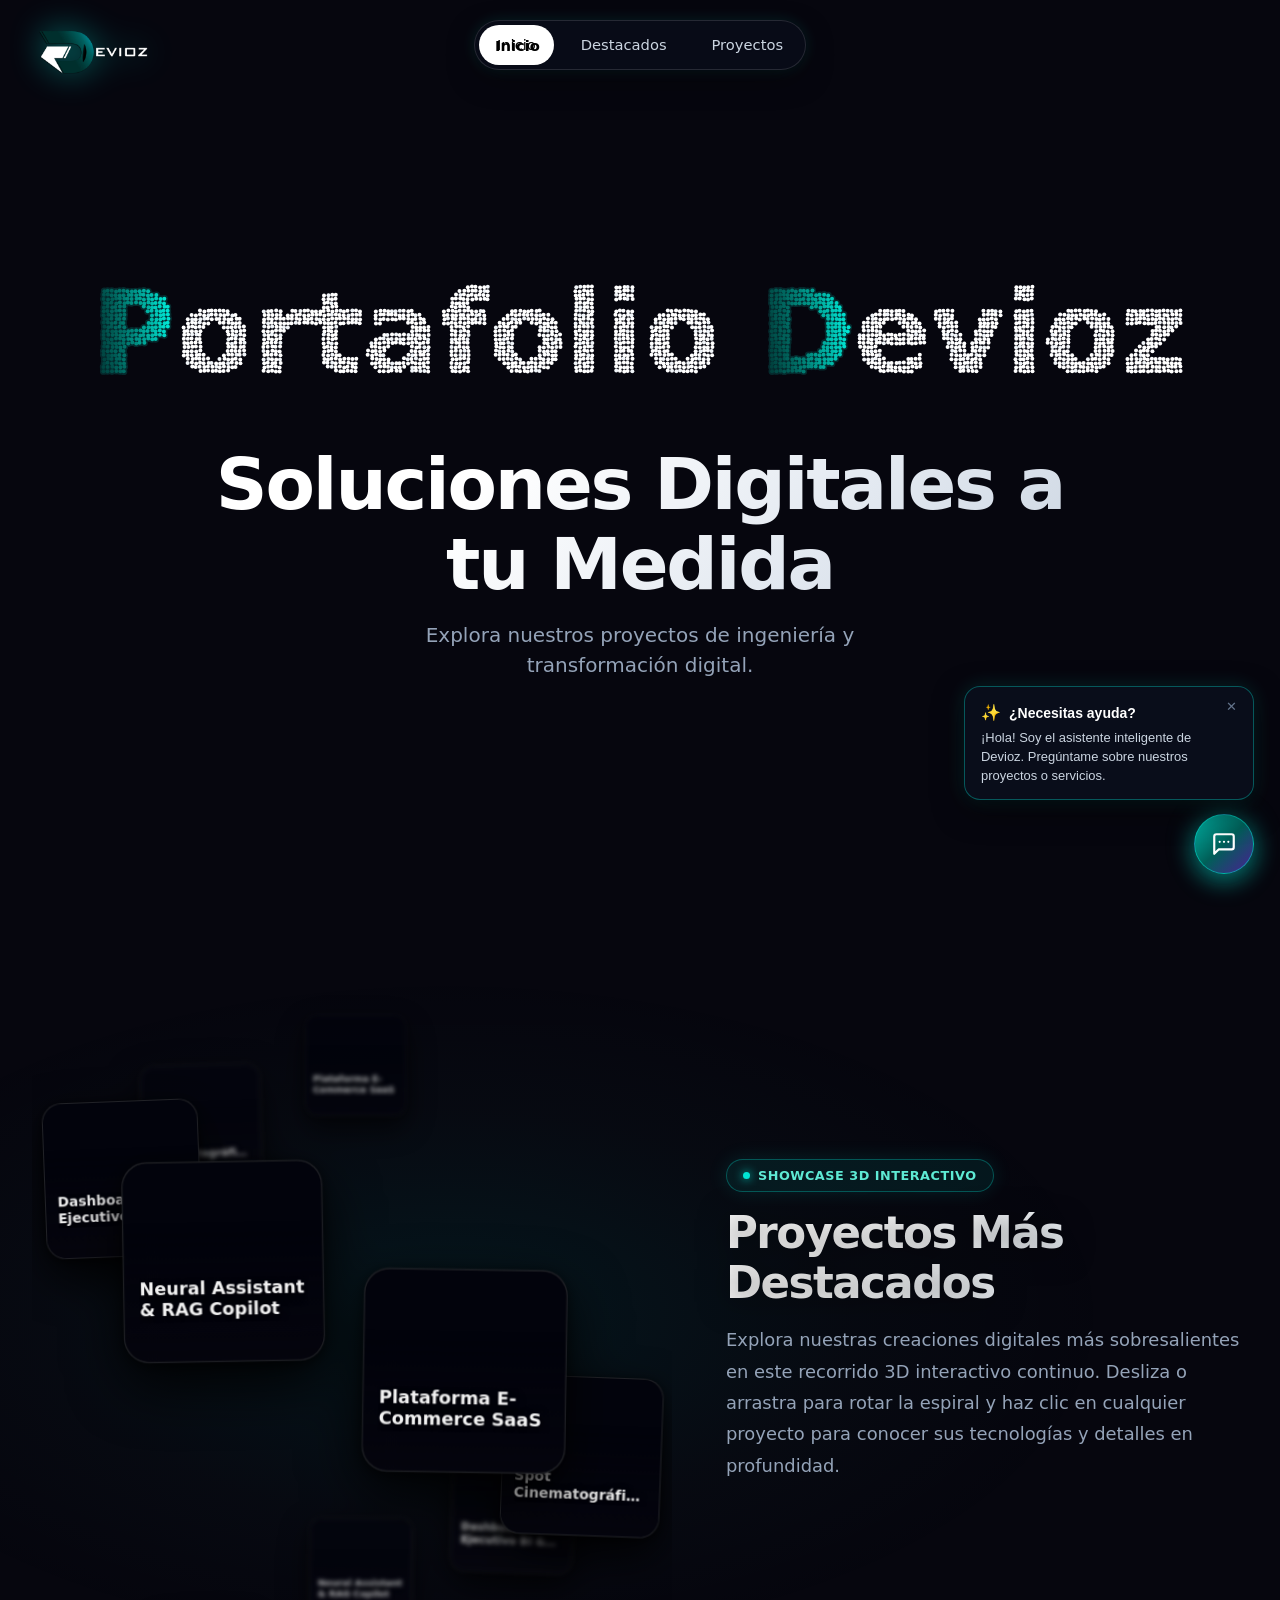
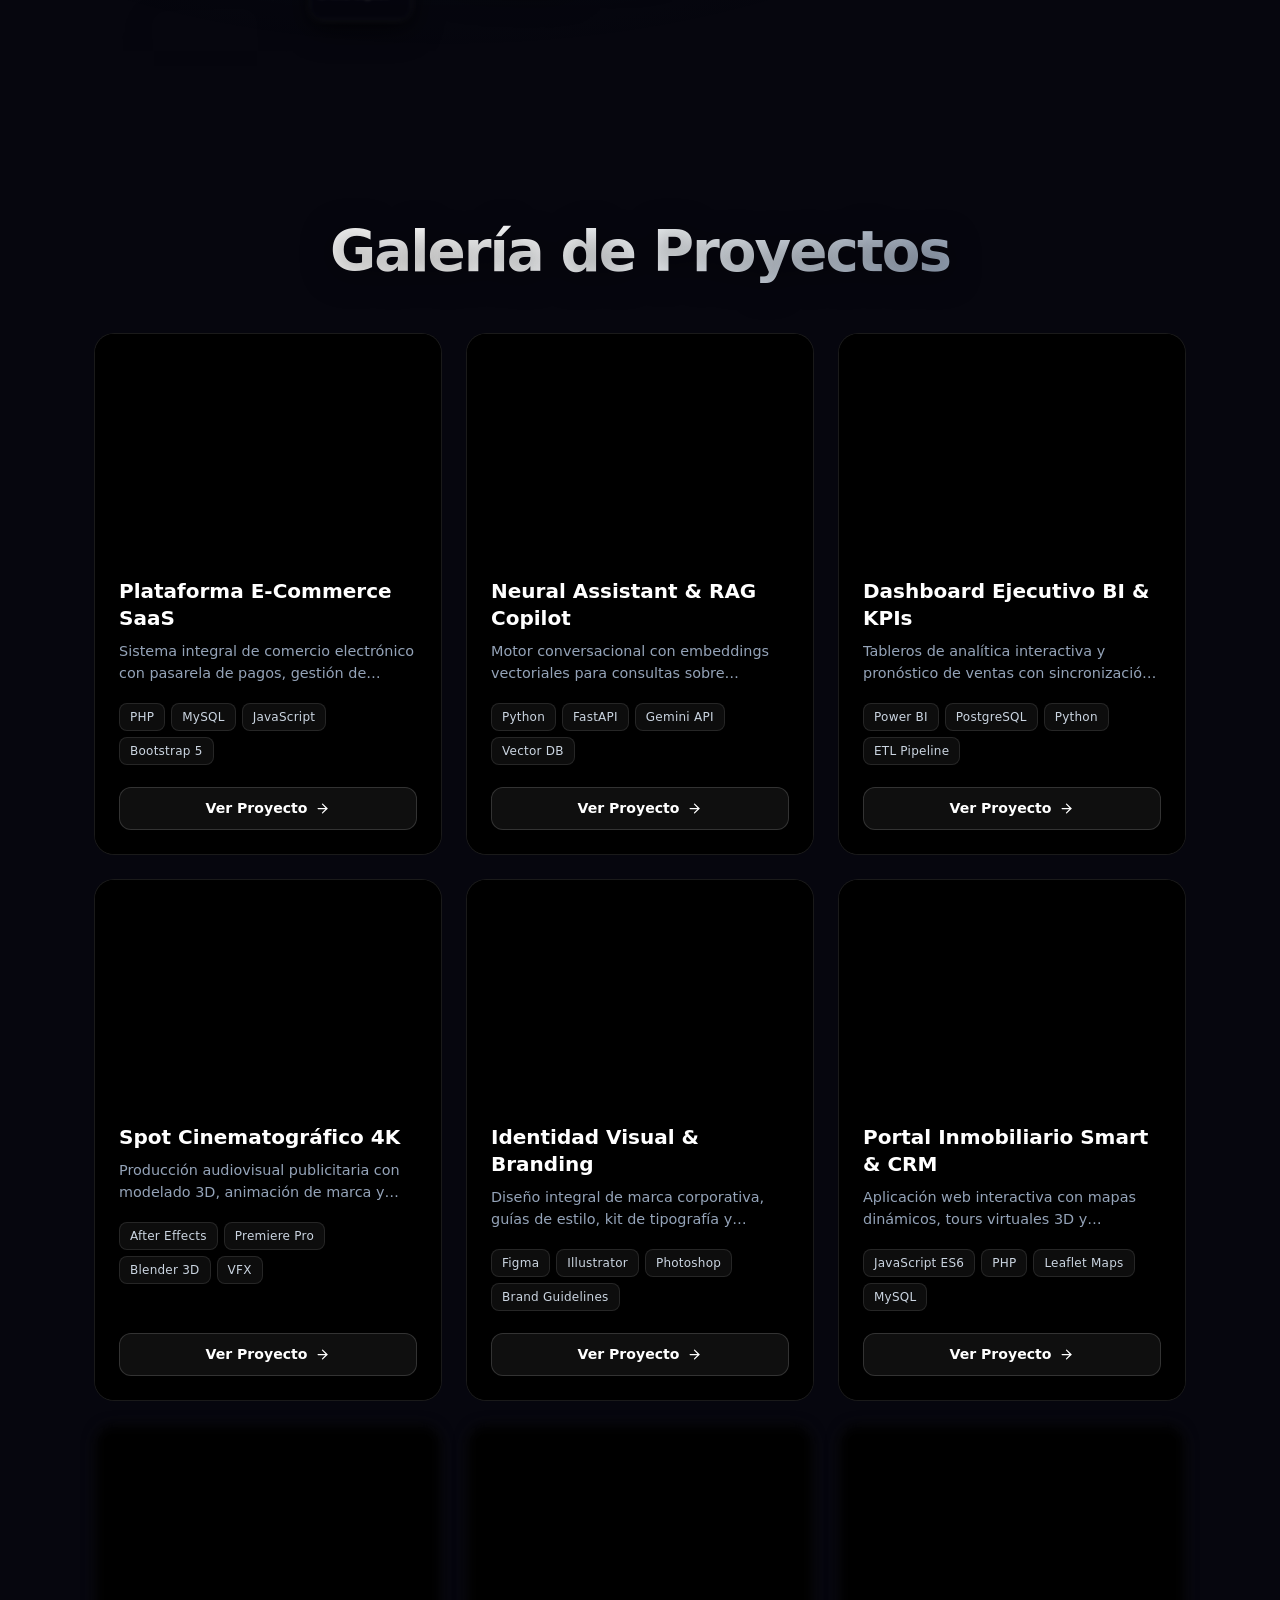
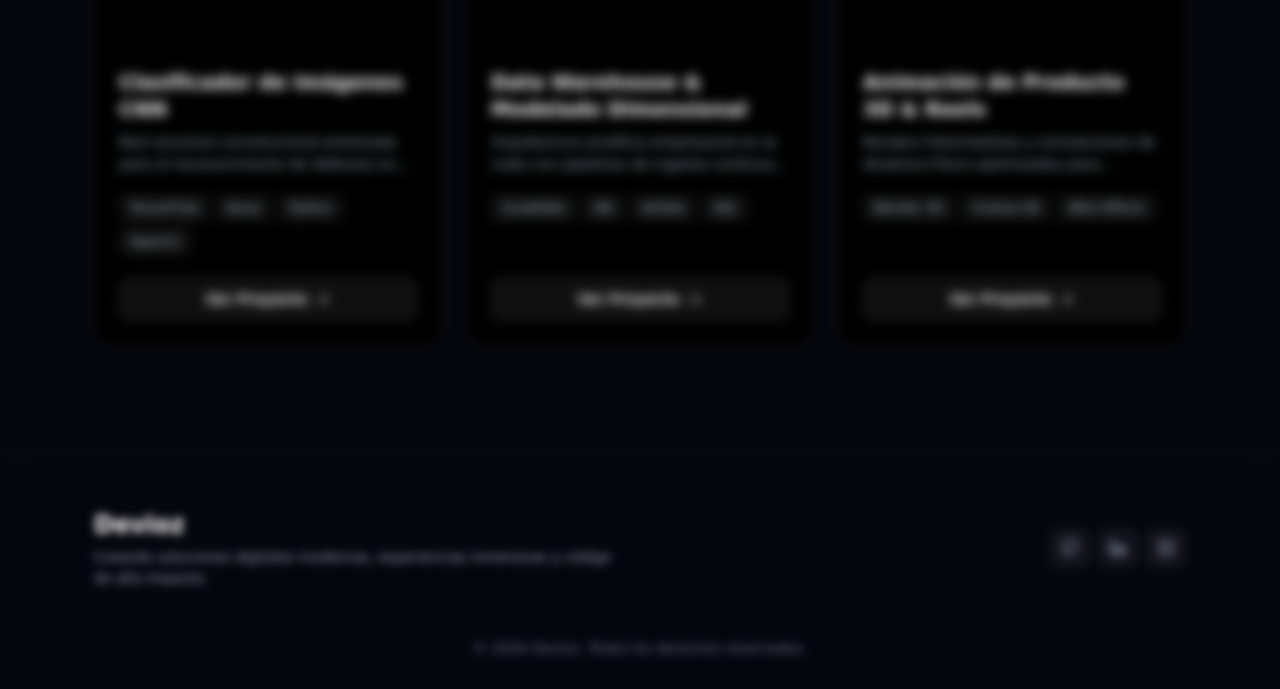
==== commit b59231e0: "actualizacion" ====
--- a/frontend/index.html
+++ b/frontend/index.html
@@ -10,6 +10,8 @@
     <link rel="stylesheet" href="assets/css/style.css">
     <!-- Infinite Spiral 3D Component CSS -->
     <link rel="stylesheet" href="assets/css/infinite-spiral.css">
+    <!-- Chatbot AI Gemini CSS -->
+    <link rel="stylesheet" href="assets/css/chatbot.css">
 </head>
 <body>
     <!-- Barra de progreso interactiva de scroll superior -->
@@ -333,8 +335,84 @@
                     <button type="button" class="btn-close btn-close-white" data-bs-dismiss="modal" aria-label="Cerrar"></button>
                 </div>
                 <div class="modal-body px-4 py-4">
-                    <div class="rounded-3 overflow-hidden mb-4" style="max-height: 380px; border: 1px solid rgba(255, 255, 255, 0.1); background: #06060e;">
-                        <img id="modalProjectImg" src="" alt="Vista previa del proyecto" class="w-100" style="object-fit: cover; max-height: 380px;">
+                    <!-- Contenedor Multimedia Profesional: Video & Galería de Fotos -->
+                    <div class="modal-media-wrapper position-relative rounded-3 overflow-hidden mb-4" id="modalProjectMediaWrapper">
+                        <!-- Barra Superior Flotante: Badge de estado y selector de medio -->
+                        <div class="modal-media-top-bar d-flex justify-content-between align-items-center position-absolute top-0 start-0 end-0 p-3" style="z-index: 15; pointer-events: none;">
+                            <!-- Tipo de medio / Contador -->
+                            <div class="d-flex align-items-center gap-2" style="pointer-events: auto;">
+                                <div class="media-type-badge d-inline-flex align-items-center gap-2" id="modalMediaStatusBadge">
+                                    <span id="modalMediaStatusIcon" class="d-inline-flex align-items-center"></span>
+                                    <span id="modalMediaStatusText" class="fw-semibold">Vista previa</span>
+                                </div>
+                            </div>
+
+                            <!-- Controles Superiores: Audio & Selector Segmentado -->
+                            <div class="d-flex align-items-center gap-2" style="pointer-events: auto;">
+                                <!-- Botón Audio Video -->
+                                <button type="button" class="btn-media-pill d-none" id="btnToggleVideoSound" title="Silenciar / Activar sonido" aria-label="Audio">
+                                    <span id="iconVideoSound" class="d-inline-flex align-items-center"></span>
+                                    <span class="small fw-semibold" id="textVideoSound">Audio</span>
+                                </button>
+
+                                <!-- Selector Segmentado Video vs Fotos (Visible si ambos existen) -->
+                                <div class="media-segmented-switcher d-none" id="modalMediaSegmentedSwitcher">
+                                    <button type="button" class="segmented-btn active" id="btnSwitchToVideo" title="Ver video">
+                                        <svg width="12" height="12" viewBox="0 0 24 24" fill="currentColor">
+                                            <polygon points="5 3 19 12 5 21 5 3"></polygon>
+                                        </svg>
+                                        <span>Video</span>
+                                    </button>
+                                    <button type="button" class="segmented-btn" id="btnSwitchToPhotos" title="Ver fotos">
+                                        <svg width="12" height="12" viewBox="0 0 24 24" fill="none" stroke="currentColor" stroke-width="2" stroke-linecap="round" stroke-linejoin="round">
+                                            <rect width="18" height="18" x="3" y="3" rx="2" ry="2"></rect>
+                                            <circle cx="8.5" cy="8.5" r="1.5"></circle>
+                                            <polyline points="21 15 16 10 5 21"></polyline>
+                                        </svg>
+                                        <span id="textPhotosTab">Fotos</span>
+                                    </button>
+                                </div>
+                            </div>
+                        </div>
+
+                        <!-- 1. Contenedor de Video -->
+                        <div class="modal-video-container w-100 h-100 position-relative d-none" id="modalVideoContainer">
+                            <video id="modalProjectVideo" class="w-100 h-100" playsinline muted autoplay></video>
+                            <div class="video-play-overlay" id="videoPlayOverlay" title="Pausar / Reproducir">
+                                <div class="video-play-btn-circle" id="videoPlayCircle">
+                                    <svg width="22" height="22" viewBox="0 0 24 24" fill="currentColor">
+                                        <polygon points="5 3 19 12 5 21 5 3"></polygon>
+                                    </svg>
+                                </div>
+                            </div>
+                        </div>
+
+                        <!-- 2. Galería de Imágenes / Slideshow -->
+                        <div id="modalProjectSlideshow" class="w-100 h-100 position-relative">
+                            <img id="modalProjectImg" src="" alt="Vista previa del proyecto" class="w-100 h-100">
+                        </div>
+
+                        <!-- Flechas de Navegación Lateral (Centradas verticalmente) -->
+                        <button type="button" class="modal-side-arrow prev-arrow" id="btnPrevSlide" title="Foto anterior" aria-label="Foto anterior">
+                            <svg width="18" height="18" viewBox="0 0 24 24" fill="none" stroke="currentColor" stroke-width="2.5" stroke-linecap="round" stroke-linejoin="round">
+                                <polyline points="15 18 9 12 15 6"></polyline>
+                            </svg>
+                        </button>
+                        <button type="button" class="modal-side-arrow next-arrow" id="btnNextSlide" title="Foto siguiente" aria-label="Foto siguiente">
+                            <svg width="18" height="18" viewBox="0 0 24 24" fill="none" stroke="currentColor" stroke-width="2.5" stroke-linecap="round" stroke-linejoin="round">
+                                <polyline points="9 18 15 12 9 6"></polyline>
+                            </svg>
+                        </button>
+
+                        <!-- Barra Inferior de Navegación (Paginación / Dots elegantes) -->
+                        <div class="modal-media-bottom-bar" id="modalMediaBottomBar">
+                            <div class="media-dots-track" id="modalMediaIndicators">
+                                <!-- Generado dinámicamente -->
+                            </div>
+                        </div>
+
+                        <!-- Línea sutil de progreso automático del carrusel -->
+                        <div class="slideshow-progress-line" id="modalSlideshowProgressBar"></div>
                     </div>
                     <div class="mb-3">
                         <h6 class="text-secondary small fw-semibold text-uppercase mb-2" style="color: #94a3b8 !important; letter-spacing: 0.05em;">Descripción</h6>
@@ -346,9 +424,7 @@
                     </div>
                 </div>
                 <div class="modal-footer border-top border-white border-opacity-10 px-4 py-3 d-flex justify-content-between align-items-center">
-                    <div id="modalProjectDemoContainer">
-                        <span class="text-secondary small" style="color: #94a3b8 !important;">Proyecto de muestra del portafolio</span>
-                    </div>
+                    <div id="modalProjectDemoContainer"></div>
                     <button type="button" class="btn btn-secondary-glass" data-bs-dismiss="modal">Cerrar</button>
                 </div>
             </div>
@@ -357,6 +433,133 @@
 
     <!-- Fondo de Scanner WebGL -->
     <div id="scanner-bg" class="scanner-container"></div>
+
+    <!-- =========================================
+         CHATBOT INTELIGENTE DEVIOZ (AI GEMINI)
+         ========================================= -->
+    <div id="deviozChatbotRoot" class="devioz-chatbot-wrapper">
+        <!-- Notificación emergente / Tooltip de bienvenida -->
+        <div id="chatbotWelcomeBubble" class="chatbot-bubble">
+            <span class="chatbot-bubble-close" id="chatbotBubbleClose" title="Cerrar">✕</span>
+            <div class="d-flex align-items-center gap-2 mb-1">
+                <span class="bubble-sparkle">✨</span>
+                <span class="fw-bold text-white small">¿Necesitas ayuda?</span>
+            </div>
+            <p class="bubble-text mb-0">¡Hola! Soy el asistente inteligente de Devioz. Pregúntame sobre nuestros proyectos o servicios.</p>
+        </div>
+
+        <!-- Botón Lanzador Flotante -->
+        <button id="chatbotToggleBtn" class="chatbot-toggle-btn" aria-label="Abrir asistente de chat Devioz" title="Chatear con el Asistente Devioz">
+            <div class="chatbot-toggle-glow"></div>
+            <!-- Icono Chat (cuando está cerrado) -->
+            <div class="chatbot-icon-open">
+                <svg width="26" height="26" viewBox="0 0 24 24" fill="none" stroke="currentColor" stroke-width="2" stroke-linecap="round" stroke-linejoin="round">
+                    <path d="M21 15a2 2 0 0 1-2 2H7l-4 4V5a2 2 0 0 1 2-2h14a2 2 0 0 1 2 2z"></path>
+                    <path d="M8 10h.01"></path>
+                    <path d="M12 10h.01"></path>
+                    <path d="M16 10h.01"></path>
+                </svg>
+            </div>
+            <!-- Icono Cerrar (cuando está abierto) -->
+            <div class="chatbot-icon-close d-none">
+                <svg width="24" height="24" viewBox="0 0 24 24" fill="none" stroke="currentColor" stroke-width="2.4" stroke-linecap="round" stroke-linejoin="round">
+                    <line x1="18" y1="6" x2="6" y2="18"></line>
+                    <line x1="6" y1="6" x2="18" y2="18"></line>
+                </svg>
+            </div>
+            <span class="chatbot-pulse-ring"></span>
+        </button>
+
+        <!-- Ventana de Chat Flotante -->
+        <div id="chatbotWindow" class="chatbot-window d-none" role="dialog" aria-modal="true" aria-label="Asistente Virtual Devioz">
+            <!-- Header -->
+            <div class="chatbot-header">
+                <div class="d-flex align-items-center gap-2">
+                    <div class="chatbot-avatar">
+                        <span>🤖</span>
+                        <span class="chatbot-status-dot"></span>
+                    </div>
+                    <div>
+                        <h4 class="chatbot-title mb-0">Devioz AI</h4>
+                        <div class="chatbot-subtitle d-flex align-items-center gap-1">
+                            <span class="status-indicator"></span>
+                            <span>En línea · Asistente Oficial</span>
+                        </div>
+                    </div>
+                </div>
+                <div class="chatbot-header-actions">
+                    <button id="chatbotResetBtn" class="chatbot-action-btn" title="Reiniciar conversación" aria-label="Reiniciar conversación">
+                        <svg width="15" height="15" viewBox="0 0 24 24" fill="none" stroke="currentColor" stroke-width="2" stroke-linecap="round" stroke-linejoin="round">
+                            <path d="M3 12a9 9 0 0 1 9-9 9.75 9.75 0 0 1 6.74 2.74L21 8"></path>
+                            <path d="M21 3v5h-5"></path>
+                            <path d="M21 12a9 9 0 0 1-9 9 9.75 9.75 0 0 1-6.74-2.74L3 16"></path>
+                            <path d="M8 16H3v5"></path>
+                        </svg>
+                    </button>
+                    <button id="chatbotCloseBtn" class="chatbot-action-btn" title="Cerrar chat" aria-label="Cerrar ventana de chat">
+                        <svg width="16" height="16" viewBox="0 0 24 24" fill="none" stroke="currentColor" stroke-width="2.2" stroke-linecap="round" stroke-linejoin="round">
+                            <line x1="18" y1="6" x2="6" y2="18"></line>
+                            <line x1="6" y1="6" x2="18" y2="18"></line>
+                        </svg>
+                    </button>
+                </div>
+            </div>
+
+            <!-- Cuerpo de Mensajes -->
+            <div id="chatbotMessages" class="chatbot-messages">
+                <!-- Mensaje de bienvenida inicial -->
+                <div class="chat-msg bot-msg">
+                    <div class="chat-msg-avatar">🤖</div>
+                    <div class="chat-msg-bubble">
+                        <p class="mb-2">¡Hola! 👋 Bienvenido a <strong>Devioz</strong>. Soy tu asistente virtual impulsado por IA.</p>
+                        <p class="mb-0">¿En qué puedo ayudarte hoy? Puedes preguntarme sobre nuestros proyectos, cotizaciones, tecnologías o servicios a medida.</p>
+                    </div>
+                </div>
+
+                <!-- Sugerencias de Preguntas Rápidas -->
+                <div id="chatbotQuickPills" class="chatbot-quick-pills">
+                    <button type="button" class="quick-pill-btn" data-query="¿Qué servicios y soluciones ofrece Devioz?">
+                        🚀 ¿Qué servicios ofrecen?
+                    </button>
+                    <button type="button" class="quick-pill-btn" data-query="¿Cuáles son sus proyectos más destacados?">
+                        💻 Proyectos destacados
+                    </button>
+                    <button type="button" class="quick-pill-btn" data-query="¿Qué tecnologías y herramientas manejan?">
+                        ⚡ Tecnologías usadas
+                    </button>
+                    <button type="button" class="quick-pill-btn" data-query="¿Cómo puedo cotizar o contactar a Devioz?">
+                        📩 Contactar / Cotizar
+                    </button>
+                </div>
+            </div>
+
+            <!-- Indicador de tipeo (escribiendo...) -->
+            <div id="chatbotTypingIndicator" class="chatbot-typing d-none">
+                <div class="chat-msg-avatar">🤖</div>
+                <div class="typing-bubble">
+                    <span class="typing-dot"></span>
+                    <span class="typing-dot"></span>
+                    <span class="typing-dot"></span>
+                </div>
+            </div>
+
+            <!-- Formulario de Entrada -->
+            <form id="chatbotInputForm" class="chatbot-input-form">
+                <div class="chatbot-input-wrapper">
+                    <input type="text" id="chatbotUserInput" class="chatbot-input" placeholder="Escribe tu consulta aquí..." autocomplete="off" maxlength="400" required>
+                    <button type="submit" id="chatbotSendBtn" class="chatbot-send-btn" aria-label="Enviar mensaje" title="Enviar mensaje">
+                        <svg width="18" height="18" viewBox="0 0 24 24" fill="none" stroke="currentColor" stroke-width="2.2" stroke-linecap="round" stroke-linejoin="round">
+                            <line x1="22" y1="2" x2="11" y2="13"></line>
+                            <polygon points="22 2 15 22 11 13 2 9 22 2"></polygon>
+                        </svg>
+                    </button>
+                </div>
+                <div class="chatbot-footer-hint">
+                    <span>Responde en segundos · Potenciado por Gemini AI</span>
+                </div>
+            </form>
+        </div>
+    </div>
 
     <!-- Bootstrap 5 JS Bundle -->
     <script src="https://cdn.jsdelivr.net/npm/bootstrap@5.3.3/dist/js/bootstrap.bundle.min.js"></script>
@@ -368,6 +571,8 @@
     <script src="assets/js/main.js"></script>
     <!-- ParticleText Component (React Bits Vanilla) -->
     <script src="assets/js/particles.js"></script>
+    <!-- Chatbot AI Controller -->
+    <script src="assets/js/chatbot.js"></script>
     <script type="module">
         import { initScanner } from './assets/js/scanner.js';
         document.addEventListener('DOMContentLoaded', () => {
--- a/frontend/assets/css/style.css
+++ b/frontend/assets/css/style.css
@@ -795,6 +795,76 @@
     transform: translateY(-2px);
 }
 
+/* Grupo de botones de acción en tarjetas de proyectos */
+.card-action-group {
+    display: flex;
+    align-items: center;
+    gap: 8px;
+    margin-top: auto;
+    width: 100%;
+}
+
+.card-action-group .btn-card-action {
+    margin-top: 0;
+    flex: 1;
+}
+
+/* Botón llamativo para visitar la página principal o web promocional del proyecto */
+.btn-card-demo {
+    background: linear-gradient(135deg, rgba(0, 229, 212, 0.16) 0%, rgba(139, 92, 246, 0.16) 100%);
+    border: 1px solid rgba(0, 229, 212, 0.45);
+    color: #5eead4 !important;
+    border-radius: 12px;
+    padding: 10px 14px;
+    font-weight: 600;
+    font-size: 0.84rem;
+    text-decoration: none !important;
+    display: inline-flex;
+    align-items: center;
+    justify-content: center;
+    gap: 6px;
+    transition: all 0.25s ease;
+    white-space: nowrap;
+}
+
+.btn-card-demo:hover {
+    background: linear-gradient(135deg, #00e5d4 0%, #8b5cf6 100%);
+    color: #06060e !important;
+    border-color: #5eead4;
+    box-shadow: 0 4px 18px rgba(0, 229, 212, 0.4);
+    transform: translateY(-2px);
+}
+
+/* Badge flotante en la esquina superior de la imagen para proyectos con enlace web */
+.card-promo-badge {
+    position: absolute;
+    top: 12px;
+    right: 12px;
+    z-index: 4;
+    background: rgba(15, 23, 42, 0.88);
+    backdrop-filter: blur(8px);
+    -webkit-backdrop-filter: blur(8px);
+    border: 1px solid rgba(0, 229, 212, 0.45);
+    color: #5eead4 !important;
+    font-size: 0.72rem;
+    font-weight: 600;
+    padding: 4px 10px;
+    border-radius: 20px;
+    display: inline-flex;
+    align-items: center;
+    gap: 4px;
+    text-decoration: none !important;
+    box-shadow: 0 4px 14px rgba(0, 0, 0, 0.4);
+    transition: all 0.2s ease;
+}
+
+.card-promo-badge:hover {
+    background: #00e5d4;
+    color: #06060e !important;
+    box-shadow: 0 4px 14px rgba(0, 229, 212, 0.5);
+    transform: scale(1.05);
+}
+
 /* =========================================
    FOOTER MINIMALISTA
    ========================================= */
@@ -1601,17 +1671,45 @@
     transition: all 0.3s ease;
 }
 
-/* Checklist de Publicación */
-#editorChecklist li {
-    transition: color 0.2s ease;
-}
-
-#editorChecklist li.completed {
-    color: #e2e8f0 !important;
-}
-
-#editorChecklist li.completed .chk-bullet {
-    color: #00e5d4 !important;
+/* Panel y Subida de Archivo ZIP (Exclusivo Administrador) */
+.zip-admin-panel {
+    border: 1px solid rgba(139, 92, 246, 0.25) !important;
+    background: rgba(14, 15, 30, 0.78) !important;
+    box-shadow: 0 10px 30px rgba(0, 0, 0, 0.35);
+}
+
+.dropzone-zip-box {
+    border: 2px dashed rgba(167, 139, 250, 0.35);
+    border-radius: 14px;
+    padding: 22px 14px;
+    text-align: center;
+    background: rgba(139, 92, 246, 0.035);
+    transition: all 0.25s cubic-bezier(0.16, 1, 0.3, 1);
+    cursor: pointer;
+}
+
+.dropzone-zip-box:hover,
+.dropzone-zip-box.dragover {
+    border-color: #a78bfa;
+    background: rgba(139, 92, 246, 0.08);
+    box-shadow: 0 0 22px rgba(139, 92, 246, 0.22);
+}
+
+.zip-icon-wrapper {
+    display: inline-flex;
+    align-items: center;
+    justify-content: center;
+    width: 48px;
+    height: 48px;
+    border-radius: 12px;
+    background: rgba(139, 92, 246, 0.12);
+    border: 1px solid rgba(139, 92, 246, 0.3);
+    transition: transform 0.25s ease, box-shadow 0.25s ease;
+}
+
+.dropzone-zip-box:hover .zip-icon-wrapper {
+    transform: translateY(-2px) scale(1.05);
+    box-shadow: 0 0 16px rgba(139, 92, 246, 0.35);
 }
 
 /* =========================================
@@ -1847,3 +1945,433 @@
     transform: translateY(-50%) scale(1.15) !important;
 }
 
+/* =========================================
+   ESTILOS PARA VIDEO CORTO Y GALERÍA (HASTA 4 IMÁGENES)
+   ========================================= */
+
+/* =========================================
+   REPRODUCTOR MULTIMEDIA DE PROYECTO (DISEÑO PROFESIONAL & ELEGANTE)
+   ========================================= */
+
+.modal-media-wrapper {
+    position: relative;
+    width: 100%;
+    height: 420px;
+    max-height: 420px;
+    border-radius: 16px;
+    overflow: hidden;
+    background: #030712;
+    border: 1px solid rgba(255, 255, 255, 0.08);
+    box-shadow: 0 20px 40px -15px rgba(0, 0, 0, 0.9), 0 0 1px 1px rgba(255, 255, 255, 0.05);
+    user-select: none;
+}
+
+@media (max-width: 576px) {
+    .modal-media-wrapper {
+        height: 280px;
+        max-height: 280px;
+    }
+}
+
+/* Video Container & Reproductor */
+.modal-video-container {
+    width: 100%;
+    height: 100%;
+    background: #000;
+    position: relative;
+    cursor: pointer;
+}
+
+.modal-video-container video {
+    width: 100%;
+    height: 100%;
+    object-fit: contain;
+    background: #000;
+    display: block;
+}
+
+/* Overlay sutil para Play / Pause en Video */
+.video-play-overlay {
+    position: absolute;
+    inset: 0;
+    display: flex;
+    align-items: center;
+    justify-content: center;
+    background: rgba(0, 0, 0, 0.2);
+    opacity: 0;
+    transition: opacity 0.25s ease;
+    z-index: 5;
+    pointer-events: none;
+}
+
+.video-play-overlay.paused,
+.modal-video-container:hover .video-play-overlay {
+    opacity: 1;
+}
+
+.video-play-btn-circle {
+    width: 54px;
+    height: 54px;
+    border-radius: 50%;
+    background: rgba(11, 15, 25, 0.75);
+    backdrop-filter: blur(12px);
+    -webkit-backdrop-filter: blur(12px);
+    border: 1px solid rgba(0, 229, 212, 0.45);
+    color: #00e5d4;
+    display: flex;
+    align-items: center;
+    justify-content: center;
+    box-shadow: 0 8px 24px rgba(0, 0, 0, 0.5), 0 0 16px rgba(0, 229, 212, 0.25);
+    transition: all 0.25s cubic-bezier(0.4, 0, 0.2, 1);
+}
+
+.modal-video-container:hover .video-play-btn-circle {
+    transform: scale(1.08);
+    border-color: #00e5d4;
+    color: #fff;
+    background: rgba(0, 229, 212, 0.25);
+}
+
+/* Contenedor de Diapositivas */
+#modalProjectSlideshow {
+    width: 100%;
+    height: 100%;
+    position: relative;
+    overflow: hidden;
+    background: #030712;
+    display: flex;
+    align-items: center;
+    justify-content: center;
+}
+
+#modalProjectImg {
+    width: 100%;
+    height: 100%;
+    object-fit: contain;
+    display: block;
+    background: #030712;
+    transition: opacity 0.35s cubic-bezier(0.4, 0, 0.2, 1), transform 0.4s ease;
+}
+
+/* Badge de tipo de medio superior */
+.media-type-badge {
+    background: rgba(11, 15, 25, 0.72);
+    backdrop-filter: blur(12px);
+    -webkit-backdrop-filter: blur(12px);
+    border: 1px solid rgba(255, 255, 255, 0.12);
+    color: #e2e8f0;
+    font-size: 0.74rem;
+    font-weight: 500;
+    letter-spacing: 0.03em;
+    padding: 6px 14px;
+    border-radius: 30px;
+    box-shadow: 0 4px 16px rgba(0, 0, 0, 0.4);
+    transition: all 0.25s ease;
+}
+
+.media-type-badge svg {
+    color: #00e5d4;
+}
+
+/* Botón píldora superior (Audio) */
+.btn-media-pill {
+    background: rgba(11, 15, 25, 0.72);
+    backdrop-filter: blur(12px);
+    -webkit-backdrop-filter: blur(12px);
+    border: 1px solid rgba(255, 255, 255, 0.12);
+    color: #e2e8f0;
+    padding: 6px 13px;
+    border-radius: 30px;
+    cursor: pointer;
+    font-size: 0.75rem;
+    display: inline-flex;
+    align-items: center;
+    gap: 6px;
+    transition: all 0.22s ease;
+    box-shadow: 0 4px 16px rgba(0, 0, 0, 0.4);
+}
+
+.btn-media-pill:hover {
+    background: rgba(0, 229, 212, 0.15);
+    border-color: rgba(0, 229, 212, 0.4);
+    color: #00e5d4;
+    transform: translateY(-1px);
+}
+
+/* Selector Segmentado Video vs Fotos */
+.media-segmented-switcher {
+    background: rgba(11, 15, 25, 0.75);
+    backdrop-filter: blur(12px);
+    -webkit-backdrop-filter: blur(12px);
+    border: 1px solid rgba(255, 255, 255, 0.12);
+    padding: 3px;
+    border-radius: 30px;
+    display: inline-flex;
+    align-items: center;
+    gap: 2px;
+    box-shadow: 0 4px 16px rgba(0, 0, 0, 0.4);
+}
+
+.segmented-btn {
+    background: transparent;
+    border: none;
+    color: #94a3b8;
+    padding: 4px 12px;
+    border-radius: 20px;
+    font-size: 0.72rem;
+    font-weight: 600;
+    letter-spacing: 0.02em;
+    cursor: pointer;
+    display: inline-flex;
+    align-items: center;
+    gap: 6px;
+    transition: all 0.2s ease;
+}
+
+.segmented-btn:hover {
+    color: #e2e8f0;
+}
+
+.segmented-btn.active {
+    background: rgba(0, 229, 212, 0.18);
+    color: #5eead4;
+    box-shadow: 0 2px 8px rgba(0, 229, 212, 0.25);
+    border: 1px solid rgba(0, 229, 212, 0.35);
+}
+
+/* Flechas Laterales de Navegación */
+.modal-side-arrow {
+    position: absolute;
+    top: 50%;
+    transform: translateY(-50%);
+    width: 40px;
+    height: 40px;
+    border-radius: 50%;
+    background: rgba(11, 15, 25, 0.65);
+    backdrop-filter: blur(10px);
+    -webkit-backdrop-filter: blur(10px);
+    border: 1px solid rgba(255, 255, 255, 0.14);
+    color: #f1f5f9;
+    display: flex;
+    align-items: center;
+    justify-content: center;
+    cursor: pointer;
+    z-index: 12;
+    transition: all 0.25s cubic-bezier(0.4, 0, 0.2, 1);
+    opacity: 0.85;
+    box-shadow: 0 4px 14px rgba(0, 0, 0, 0.5);
+}
+
+.modal-media-wrapper:hover .modal-side-arrow {
+    opacity: 1;
+}
+
+.modal-side-arrow.prev-arrow {
+    left: 14px;
+}
+
+.modal-side-arrow.next-arrow {
+    right: 14px;
+}
+
+.modal-side-arrow:hover {
+    background: rgba(0, 229, 212, 0.22);
+    border-color: #00e5d4;
+    color: #00e5d4;
+    transform: translateY(-50%) scale(1.1);
+    box-shadow: 0 0 16px rgba(0, 229, 212, 0.4);
+}
+
+.modal-side-arrow:active {
+    transform: translateY(-50%) scale(0.95);
+}
+
+/* Barra Inferior & Dots de Navegación */
+.modal-media-bottom-bar {
+    position: absolute;
+    bottom: 0;
+    left: 0;
+    right: 0;
+    padding: 14px 20px;
+    background: linear-gradient(to top, rgba(3, 7, 18, 0.85) 0%, rgba(3, 7, 18, 0.4) 60%, transparent 100%);
+    z-index: 10;
+    display: flex;
+    justify-content: center;
+    align-items: center;
+    pointer-events: none;
+}
+
+.media-dots-track {
+    display: inline-flex;
+    align-items: center;
+    gap: 8px;
+    background: rgba(11, 15, 25, 0.7);
+    backdrop-filter: blur(10px);
+    -webkit-backdrop-filter: blur(10px);
+    border: 1px solid rgba(255, 255, 255, 0.12);
+    padding: 6px 14px;
+    border-radius: 30px;
+    box-shadow: 0 4px 16px rgba(0, 0, 0, 0.4);
+    pointer-events: auto;
+}
+
+.media-dot-btn {
+    width: 8px;
+    height: 8px;
+    border-radius: 50%;
+    background: rgba(255, 255, 255, 0.35);
+    border: none;
+    cursor: pointer;
+    transition: all 0.3s cubic-bezier(0.4, 0, 0.2, 1);
+    padding: 0;
+}
+
+.media-dot-btn:hover {
+    background: rgba(255, 255, 255, 0.85);
+    transform: scale(1.2);
+}
+
+.media-dot-btn.active {
+    width: 24px;
+    border-radius: 12px;
+    background: #00e5d4;
+    box-shadow: 0 0 10px rgba(0, 229, 212, 0.7);
+}
+
+/* Barra de progreso sutil para autoplay de diapositivas */
+.slideshow-progress-line {
+    position: absolute;
+    bottom: 0;
+    left: 0;
+    height: 3px;
+    width: 0%;
+    background: linear-gradient(90deg, #00e5d4, #3b82f6);
+    z-index: 15;
+    transition: width 0.1s linear;
+    pointer-events: none;
+}
+
+/* =========================================
+   ESTILOS PARA PANEL ADMIN (MÁXIMO 4 IMÁGENES & VIDEO)
+   ========================================= */
+
+.editor-gallery-grid {
+    display: grid;
+    grid-template-columns: repeat(4, 1fr);
+    gap: 12px;
+}
+
+@media (max-width: 768px) {
+    .editor-gallery-grid {
+        grid-template-columns: repeat(2, 1fr);
+    }
+}
+
+.editor-gallery-card {
+    position: relative;
+    border-radius: 12px;
+    overflow: hidden;
+    aspect-ratio: 16 / 10;
+    background: rgba(15, 23, 42, 0.6);
+    border: 1px solid rgba(255, 255, 255, 0.12);
+    transition: all 0.22s ease;
+    box-shadow: 0 4px 12px rgba(0, 0, 0, 0.35);
+}
+
+.editor-gallery-card:hover {
+    border-color: rgba(0, 229, 212, 0.5);
+    transform: translateY(-2px);
+    box-shadow: 0 6px 18px rgba(0, 229, 212, 0.15);
+}
+
+.editor-gallery-card img {
+    width: 100%;
+    height: 100%;
+    object-fit: cover;
+    display: block;
+}
+
+.editor-gallery-card .gallery-badge {
+    position: absolute;
+    top: 6px;
+    left: 6px;
+    background: rgba(0, 0, 0, 0.8);
+    backdrop-filter: blur(4px);
+    font-size: 0.68rem;
+    padding: 2px 7px;
+    border-radius: 6px;
+    border: 1px solid rgba(255, 255, 255, 0.2);
+    color: #e2e8f0;
+    font-weight: 500;
+}
+
+.editor-gallery-card .gallery-badge.is-primary {
+    background: rgba(0, 229, 212, 0.25);
+    border-color: #00e5d4;
+    color: #5eead4;
+    font-weight: 700;
+}
+
+.editor-gallery-card .btn-remove-gallery-img {
+    position: absolute;
+    top: 6px;
+    right: 6px;
+    background: rgba(239, 68, 68, 0.85);
+    border: none;
+    color: #fff;
+    width: 24px;
+    height: 24px;
+    border-radius: 50%;
+    display: flex;
+    align-items: center;
+    justify-content: center;
+    font-size: 0.75rem;
+    cursor: pointer;
+    transition: all 0.2s ease;
+    z-index: 2;
+}
+
+.editor-gallery-card .btn-remove-gallery-img:hover {
+    background: #dc2626;
+    transform: scale(1.15);
+}
+
+.editor-gallery-add-slot {
+    border: 2px dashed rgba(255, 255, 255, 0.18);
+    border-radius: 12px;
+    aspect-ratio: 16 / 10;
+    display: flex;
+    flex-direction: column;
+    align-items: center;
+    justify-content: center;
+    cursor: pointer;
+    transition: all 0.22s ease;
+    background: rgba(255, 255, 255, 0.02);
+    color: #94a3b8;
+    text-align: center;
+    padding: 8px;
+}
+
+.editor-gallery-add-slot:hover {
+    border-color: #00e5d4;
+    background: rgba(0, 229, 212, 0.06);
+    color: #00e5d4;
+}
+
+.editor-video-box {
+    background: rgba(15, 23, 42, 0.7);
+    border: 1px solid rgba(0, 229, 212, 0.3);
+    border-radius: 14px;
+    overflow: hidden;
+    padding: 14px;
+}
+
+.editor-video-player {
+    width: 100%;
+    max-height: 200px;
+    border-radius: 8px;
+    background: #000;
+    object-fit: contain;
+}
+
+
--- a/frontend/assets/css/infinite-spiral.css
+++ b/frontend/assets/css/infinite-spiral.css
@@ -10,7 +10,19 @@
     padding: 60px 0 50px;
     scroll-margin-top: 90px;
     overflow: hidden;
-    background: radial-gradient(circle at 35% 50%, rgba(0, 229, 212, 0.08) 0%, rgba(94, 234, 212, 0.02) 42%, rgba(6, 6, 14, 0) 75%);
+    background: transparent;
+}
+
+/* Resplandor ambiental suave y orgánico difuminado verticalmente para eliminar cortes y líneas visibles */
+.spiral-section::before {
+    content: '';
+    position: absolute;
+    inset: 0;
+    pointer-events: none;
+    z-index: 1;
+    background: radial-gradient(ellipse 70% 55% at 35% 50%, rgba(0, 229, 212, 0.08) 0%, rgba(94, 234, 212, 0.02) 45%, transparent 75%);
+    mask-image: linear-gradient(to bottom, transparent 0%, black 20%, black 80%, transparent 100%);
+    -webkit-mask-image: linear-gradient(to bottom, transparent 0%, black 20%, black 80%, transparent 100%);
 }
 
 /* Contenedor Split de 2 columnas centrado */
@@ -120,6 +132,8 @@
     -webkit-user-select: none;
     touch-action: pan-y;
     margin: 0 auto;
+    mask-image: linear-gradient(to bottom, transparent 0%, black 8%, black 92%, transparent 100%);
+    -webkit-mask-image: linear-gradient(to bottom, transparent 0%, black 8%, black 92%, transparent 100%);
 }
 
 .infinite-spiral:active,
@@ -150,7 +164,7 @@
     height: 160px;
     transform-style: preserve-3d;
     transform: translate(-50%, -50%);
-    will-change: transform, opacity, filter;
+    will-change: transform, opacity;
     border-radius: 20px;
     overflow: hidden;
     background: #08090f;
--- a/frontend/assets/css/chatbot.css
+++ b/frontend/assets/css/chatbot.css
@@ -0,0 +1,797 @@
+/* ==========================================================
+   DEVIOZ AI CHATBOT - ESTILOS VISUALES & GLASSMORFISM
+   ========================================================== */
+
+.devioz-chatbot-wrapper {
+    position: fixed;
+    bottom: 26px;
+    right: 26px;
+    z-index: 1050;
+    font-family: 'Inter', -apple-system, BlinkMacSystemFont, "Segoe UI", Roboto, sans-serif;
+}
+
+/* ----------------------------------------------------------
+   1. Tooltip / Bubble de Bienvenida Inicial
+   ---------------------------------------------------------- */
+.chatbot-bubble {
+    position: absolute;
+    bottom: 74px;
+    right: 0;
+    width: 290px;
+    background: rgba(10, 14, 28, 0.94);
+    backdrop-filter: blur(20px);
+    -webkit-backdrop-filter: blur(20px);
+    border: 1px solid rgba(0, 229, 212, 0.35);
+    border-radius: 16px;
+    padding: 14px 16px;
+    box-shadow: 0 10px 30px rgba(0, 0, 0, 0.5), 0 0 20px rgba(0, 229, 212, 0.15);
+    animation: bubbleFadeInUp 0.4s cubic-bezier(0.16, 1, 0.3, 1) forwards;
+    cursor: pointer;
+    transition: transform 0.2s ease, box-shadow 0.2s ease;
+    z-index: 1051;
+}
+
+.chatbot-bubble:hover {
+    transform: translateY(-3px);
+    box-shadow: 0 14px 35px rgba(0, 0, 0, 0.6), 0 0 25px rgba(0, 229, 212, 0.25);
+}
+
+.chatbot-bubble-close {
+    position: absolute;
+    top: 8px;
+    right: 10px;
+    font-size: 13px;
+    color: #64748b;
+    cursor: pointer;
+    padding: 2px 6px;
+    border-radius: 50%;
+    transition: color 0.2s ease, background 0.2s ease;
+}
+
+.chatbot-bubble-close:hover {
+    color: #ffffff;
+    background: rgba(255, 255, 255, 0.1);
+}
+
+.bubble-sparkle {
+    font-size: 1rem;
+}
+
+.bubble-text {
+    font-size: 0.81rem;
+    color: #cbd5e1;
+    line-height: 1.45;
+}
+
+/* ----------------------------------------------------------
+   2. Botón Lanzador Flotante (Launcher)
+   ---------------------------------------------------------- */
+.chatbot-toggle-btn {
+    position: relative;
+    width: 60px;
+    height: 60px;
+    border-radius: 50%;
+    border: 1px solid rgba(0, 229, 212, 0.5);
+    background: linear-gradient(135deg, #00b4a7 0%, #005f58 50%, #4c1d95 100%);
+    color: #ffffff;
+    display: flex;
+    align-items: center;
+    justify-content: center;
+    cursor: pointer;
+    box-shadow: 0 8px 25px rgba(0, 229, 212, 0.4), 0 0 30px rgba(0, 180, 167, 0.3);
+    transition: transform 0.3s cubic-bezier(0.16, 1, 0.3, 1), box-shadow 0.3s ease;
+    outline: none !important;
+}
+
+.chatbot-toggle-btn:hover {
+    transform: scale(1.08) translateY(-2px);
+    box-shadow: 0 12px 35px rgba(0, 229, 212, 0.55), 0 0 40px rgba(139, 92, 246, 0.4);
+    border-color: #5eead4;
+}
+
+.chatbot-toggle-btn:active {
+    transform: scale(0.96);
+}
+
+.chatbot-icon-open,
+.chatbot-icon-close {
+    display: flex;
+    align-items: center;
+    justify-content: center;
+    transition: transform 0.3s ease;
+}
+
+.chatbot-toggle-btn.is-active .chatbot-icon-open {
+    display: none !important;
+}
+
+.chatbot-toggle-btn.is-active .chatbot-icon-close {
+    display: flex !important;
+    transform: rotate(90deg);
+}
+
+/* Anillo pulsante */
+.chatbot-pulse-ring {
+    position: absolute;
+    top: -4px;
+    left: -4px;
+    right: -4px;
+    bottom: -4px;
+    border-radius: 50%;
+    border: 2px solid #00e5d4;
+    opacity: 0;
+    pointer-events: none;
+    animation: chatbotPulse 2.8s infinite;
+}
+
+.chatbot-toggle-btn.is-active .chatbot-pulse-ring {
+    animation: none;
+    opacity: 0;
+}
+
+/* ----------------------------------------------------------
+   3. Ventana Principal del Chatbot
+   ---------------------------------------------------------- */
+.chatbot-window {
+    position: absolute;
+    bottom: 74px;
+    right: 0;
+    width: 380px;
+    max-width: calc(100vw - 32px);
+    height: 560px;
+    max-height: calc(100vh - 120px);
+    background: rgba(9, 11, 23, 0.96);
+    backdrop-filter: blur(28px);
+    -webkit-backdrop-filter: blur(28px);
+    border: 1px solid rgba(0, 229, 212, 0.3);
+    border-radius: 24px;
+    box-shadow: 0 20px 60px rgba(0, 0, 0, 0.75), 0 0 30px rgba(0, 229, 212, 0.15);
+    display: flex;
+    flex-direction: column;
+    overflow: hidden;
+    transform-origin: bottom right;
+    animation: chatWindowOpen 0.32s cubic-bezier(0.16, 1, 0.3, 1) forwards;
+    z-index: 1052;
+}
+
+.chatbot-window.closing {
+    animation: chatWindowClose 0.22s ease-in forwards;
+}
+
+/* Header */
+.chatbot-header {
+    display: flex;
+    align-items: center;
+    justify-content: space-between;
+    padding: 16px 20px;
+    background: rgba(15, 23, 42, 0.7);
+    border-bottom: 1px solid rgba(255, 255, 255, 0.08);
+}
+
+.chatbot-avatar {
+    position: relative;
+    width: 40px;
+    height: 40px;
+    border-radius: 12px;
+    background: linear-gradient(135deg, rgba(0, 229, 212, 0.25) 0%, rgba(139, 92, 246, 0.3) 100%);
+    border: 1px solid rgba(0, 229, 212, 0.5);
+    display: flex;
+    align-items: center;
+    justify-content: center;
+    font-size: 1.25rem;
+    box-shadow: 0 0 15px rgba(0, 229, 212, 0.25);
+}
+
+.chatbot-status-dot {
+    position: absolute;
+    bottom: -2px;
+    right: -2px;
+    width: 10px;
+    height: 10px;
+    border-radius: 50%;
+    background: #10b981;
+    border: 2px solid #090b17;
+}
+
+.chatbot-title {
+    font-size: 0.96rem;
+    font-weight: 700;
+    color: #ffffff;
+    letter-spacing: -0.01em;
+}
+
+.chatbot-subtitle {
+    font-size: 0.74rem;
+    color: #94a3b8;
+}
+
+.status-indicator {
+    width: 6px;
+    height: 6px;
+    border-radius: 50%;
+    background: #10b981;
+    box-shadow: 0 0 8px #10b981;
+}
+
+.chatbot-header-actions {
+    display: flex;
+    align-items: center;
+    gap: 6px;
+}
+
+.chatbot-action-btn {
+    position: relative;
+    background: rgba(255, 255, 255, 0.06);
+    border: 1px solid rgba(255, 255, 255, 0.1);
+    color: #cbd5e1;
+    width: 32px;
+    height: 32px;
+    border-radius: 8px;
+    display: flex;
+    align-items: center;
+    justify-content: center;
+    cursor: pointer;
+    transition: all 0.2s ease;
+}
+
+.chatbot-action-btn:hover {
+    background: rgba(255, 255, 255, 0.15);
+    color: #ffffff;
+    transform: scale(1.05);
+}
+
+.chatbot-action-btn.active-settings {
+    background: rgba(0, 229, 212, 0.2);
+    border-color: rgba(0, 229, 212, 0.5);
+    color: #5eead4;
+}
+
+.chatbot-key-badge-dot {
+    position: absolute;
+    top: -2px;
+    right: -2px;
+    width: 8px;
+    height: 8px;
+    border-radius: 50%;
+    background: #10b981;
+    box-shadow: 0 0 8px #10b981;
+    border: 1.5px solid #090b17;
+}
+
+/* ----------------------------------------------------------
+   Panel de Configuración de Gemini AI
+   ---------------------------------------------------------- */
+.chatbot-settings-panel {
+    position: absolute;
+    top: 0;
+    left: 0;
+    width: 100%;
+    height: 100%;
+    background: rgba(8, 10, 22, 0.98);
+    backdrop-filter: blur(28px);
+    -webkit-backdrop-filter: blur(28px);
+    z-index: 1055;
+    display: flex;
+    flex-direction: column;
+    padding: 20px;
+    overflow-y: auto;
+    animation: settingsFadeIn 0.24s cubic-bezier(0.16, 1, 0.3, 1) forwards;
+}
+
+@keyframes settingsFadeIn {
+    from {
+        opacity: 0;
+        transform: translateY(-8px);
+    }
+    to {
+        opacity: 1;
+        transform: translateY(0);
+    }
+}
+
+.chatbot-settings-header {
+    border-bottom: 1px solid rgba(255, 255, 255, 0.08);
+    padding-bottom: 12px;
+}
+
+.settings-sparkle-icon {
+    font-size: 1.15rem;
+    display: inline-block;
+    filter: drop-shadow(0 0 8px rgba(0, 229, 212, 0.4));
+}
+
+.chatbot-settings-back-btn {
+    background: rgba(255, 255, 255, 0.06);
+    border: 1px solid rgba(255, 255, 255, 0.1);
+    color: #94a3b8;
+    width: 28px;
+    height: 28px;
+    border-radius: 50%;
+    display: flex;
+    align-items: center;
+    justify-content: center;
+    cursor: pointer;
+    font-size: 12px;
+    transition: all 0.2s ease;
+}
+
+.chatbot-settings-back-btn:hover {
+    background: rgba(255, 255, 255, 0.15);
+    color: #ffffff;
+}
+
+.chatbot-settings-status {
+    background: rgba(255, 255, 255, 0.03);
+    border: 1px solid rgba(255, 255, 255, 0.08);
+    border-radius: 12px;
+    padding: 10px 14px;
+}
+
+.chatbot-link-external {
+    font-size: 0.72rem;
+    color: #00e5d4;
+    text-decoration: none;
+    transition: color 0.2s;
+}
+
+.chatbot-link-external:hover {
+    color: #5eead4;
+    text-decoration: underline;
+}
+
+.chatbot-key-input-wrapper {
+    position: relative;
+    display: flex;
+    align-items: center;
+}
+
+.chatbot-key-input {
+    width: 100%;
+    background: rgba(15, 23, 42, 0.8);
+    border: 1px solid rgba(0, 229, 212, 0.3);
+    border-radius: 12px;
+    color: #ffffff;
+    font-size: 0.82rem;
+    padding: 10px 42px 10px 14px;
+    outline: none;
+    transition: border-color 0.2s, box-shadow 0.2s;
+}
+
+.chatbot-key-input:focus {
+    border-color: #00e5d4;
+    box-shadow: 0 0 12px rgba(0, 229, 212, 0.25);
+}
+
+.chatbot-key-eye-btn {
+    position: absolute;
+    right: 8px;
+    background: transparent;
+    border: none;
+    color: #94a3b8;
+    cursor: pointer;
+    padding: 6px;
+    font-size: 14px;
+    display: flex;
+    align-items: center;
+    justify-content: center;
+}
+
+.chatbot-model-select {
+    width: 100%;
+    background: rgba(15, 23, 42, 0.8);
+    border: 1px solid rgba(255, 255, 255, 0.12);
+    border-radius: 12px;
+    color: #ffffff;
+    font-size: 0.82rem;
+    padding: 9px 12px;
+    outline: none;
+}
+
+.chatbot-model-select option {
+    background: #0f172a;
+    color: #ffffff;
+}
+
+.chatbot-security-box {
+    background: rgba(0, 229, 212, 0.05);
+    border: 1px solid rgba(0, 229, 212, 0.2);
+    border-radius: 12px;
+    padding: 10px 12px;
+}
+
+.chatbot-settings-alert {
+    padding: 8px 12px;
+    border-radius: 10px;
+    font-size: 0.74rem;
+    line-height: 1.4;
+}
+
+.chatbot-settings-alert.alert-success {
+    background: rgba(16, 185, 129, 0.15);
+    color: #6ee7b7;
+    border: 1px solid rgba(16, 185, 129, 0.35);
+}
+
+.chatbot-settings-alert.alert-danger {
+    background: rgba(239, 68, 68, 0.15);
+    color: #fca5a5;
+    border: 1px solid rgba(239, 68, 68, 0.35);
+}
+
+.btn-save-gemini {
+    width: 100%;
+    background: linear-gradient(135deg, #00b4a7 0%, #00e5d4 100%);
+    color: #070913;
+    font-weight: 700;
+    font-size: 0.82rem;
+    padding: 10px 16px;
+    border-radius: 12px;
+    border: none;
+    cursor: pointer;
+    transition: transform 0.2s, box-shadow 0.2s;
+    display: flex;
+    align-items: center;
+    justify-content: center;
+    gap: 6px;
+}
+
+.btn-save-gemini:hover {
+    transform: translateY(-2px);
+    box-shadow: 0 6px 20px rgba(0, 229, 212, 0.4);
+}
+
+.btn-save-gemini:disabled {
+    opacity: 0.6;
+    cursor: not-allowed;
+    transform: none;
+}
+
+.btn-remove-gemini {
+    background: rgba(239, 68, 68, 0.12);
+    color: #fca5a5;
+    border: 1px solid rgba(239, 68, 68, 0.3);
+    font-size: 0.78rem;
+    padding: 8px 12px;
+    border-radius: 10px;
+    cursor: pointer;
+    transition: background 0.2s;
+}
+
+.btn-remove-gemini:hover {
+    background: rgba(239, 68, 68, 0.25);
+    color: #ffffff;
+}
+
+.btn-back-chat {
+    background: rgba(255, 255, 255, 0.06);
+    color: #cbd5e1;
+    border: 1px solid rgba(255, 255, 255, 0.1);
+    font-size: 0.78rem;
+    padding: 8px 12px;
+    border-radius: 10px;
+    cursor: pointer;
+    transition: all 0.2s;
+}
+
+.btn-back-chat:hover {
+    background: rgba(255, 255, 255, 0.12);
+    color: #ffffff;
+}
+
+.quick-pill-config {
+    background: rgba(0, 229, 212, 0.12) !important;
+    border-color: rgba(0, 229, 212, 0.35) !important;
+    color: #5eead4 !important;
+}
+
+/* Contenedor de mensajes */
+.chatbot-messages {
+    flex: 1;
+    overflow-y: auto;
+    padding: 18px 16px;
+    display: flex;
+    flex-direction: column;
+    gap: 14px;
+    scroll-behavior: smooth;
+}
+
+.chatbot-messages::-webkit-scrollbar {
+    width: 5px;
+}
+
+.chatbot-messages::-webkit-scrollbar-thumb {
+    background: rgba(255, 255, 255, 0.12);
+    border-radius: 4px;
+}
+
+/* Mensajes */
+.chat-msg {
+    display: flex;
+    gap: 10px;
+    max-width: 88%;
+    animation: msgFadeIn 0.25s ease-out forwards;
+}
+
+.chat-msg.bot-msg {
+    align-self: flex-start;
+}
+
+.chat-msg.user-msg {
+    align-self: flex-end;
+    flex-direction: row-reverse;
+}
+
+.chat-msg-avatar {
+    width: 30px;
+    height: 30px;
+    border-radius: 8px;
+    background: rgba(0, 229, 212, 0.15);
+    border: 1px solid rgba(0, 229, 212, 0.3);
+    display: flex;
+    align-items: center;
+    justify-content: center;
+    font-size: 0.95rem;
+    flex-shrink: 0;
+}
+
+.chat-msg.user-msg .chat-msg-avatar {
+    background: rgba(139, 92, 246, 0.2);
+    border-color: rgba(139, 92, 246, 0.4);
+}
+
+.chat-msg-bubble {
+    padding: 11px 14px;
+    border-radius: 16px;
+    font-size: 0.86rem;
+    line-height: 1.5;
+    word-break: break-word;
+}
+
+.bot-msg .chat-msg-bubble {
+    background: rgba(255, 255, 255, 0.05);
+    border: 1px solid rgba(255, 255, 255, 0.1);
+    color: #e2e8f0;
+    border-top-left-radius: 4px;
+}
+
+.bot-msg .chat-msg-bubble strong {
+    color: #5eead4;
+}
+
+.bot-msg .chat-msg-bubble a {
+    color: #00e5d4;
+    text-decoration: underline;
+    font-weight: 500;
+}
+
+.user-msg .chat-msg-bubble {
+    background: linear-gradient(135deg, #00b4a7 0%, #007c72 100%);
+    border: 1px solid rgba(0, 229, 212, 0.4);
+    color: #ffffff;
+    border-top-right-radius: 4px;
+    box-shadow: 0 4px 15px rgba(0, 180, 167, 0.25);
+}
+
+/* Pills de Sugerencias Rápidas */
+.chatbot-quick-pills {
+    display: flex;
+    flex-direction: column;
+    gap: 7px;
+    margin-top: 4px;
+    margin-left: 40px;
+    animation: msgFadeIn 0.3s ease-out forwards;
+}
+
+.quick-pill-btn {
+    background: rgba(0, 229, 212, 0.08);
+    border: 1px solid rgba(0, 229, 212, 0.28);
+    color: #5eead4;
+    font-size: 0.78rem;
+    font-weight: 500;
+    padding: 8px 12px;
+    border-radius: 12px;
+    text-align: left;
+    cursor: pointer;
+    transition: all 0.2s ease;
+    display: inline-flex;
+    align-items: center;
+    gap: 6px;
+}
+
+.quick-pill-btn:hover {
+    background: rgba(0, 229, 212, 0.18);
+    border-color: #00e5d4;
+    color: #ffffff;
+    transform: translateX(3px);
+}
+
+/* Indicador de Tipeo */
+.chatbot-typing {
+    display: flex;
+    align-items: center;
+    gap: 10px;
+    padding: 0 16px 10px 16px;
+}
+
+.typing-bubble {
+    background: rgba(255, 255, 255, 0.05);
+    border: 1px solid rgba(255, 255, 255, 0.1);
+    border-radius: 16px;
+    border-top-left-radius: 4px;
+    padding: 10px 14px;
+    display: flex;
+    align-items: center;
+    gap: 4px;
+}
+
+.typing-dot {
+    width: 6px;
+    height: 6px;
+    background: #00e5d4;
+    border-radius: 50%;
+    animation: typingBounce 1.4s infinite ease-in-out both;
+}
+
+.typing-dot:nth-child(1) { animation-delay: -0.32s; }
+.typing-dot:nth-child(2) { animation-delay: -0.16s; }
+
+/* Formulario de Entrada */
+.chatbot-input-form {
+    padding: 12px 16px 14px 16px;
+    background: rgba(15, 23, 42, 0.75);
+    border-top: 1px solid rgba(255, 255, 255, 0.08);
+}
+
+.chatbot-input-wrapper {
+    display: flex;
+    align-items: center;
+    background: rgba(255, 255, 255, 0.05);
+    border: 1px solid rgba(0, 229, 212, 0.3);
+    border-radius: 16px;
+    padding: 4px 6px 4px 14px;
+    transition: border-color 0.2s ease, box-shadow 0.2s ease;
+}
+
+.chatbot-input-wrapper:focus-within {
+    border-color: #00e5d4;
+    box-shadow: 0 0 16px rgba(0, 229, 212, 0.25);
+    background: rgba(255, 255, 255, 0.08);
+}
+
+.chatbot-input {
+    flex: 1;
+    background: transparent;
+    border: none;
+    outline: none;
+    color: #ffffff;
+    font-size: 0.86rem;
+    padding: 8px 0;
+}
+
+.chatbot-input::placeholder {
+    color: #64748b;
+    font-size: 0.83rem;
+}
+
+.chatbot-send-btn {
+    width: 36px;
+    height: 36px;
+    border-radius: 12px;
+    background: linear-gradient(135deg, #00b4a7 0%, #007c72 100%);
+    border: 1px solid rgba(0, 229, 212, 0.4);
+    color: #ffffff;
+    display: flex;
+    align-items: center;
+    justify-content: center;
+    cursor: pointer;
+    transition: all 0.2s ease;
+    flex-shrink: 0;
+}
+
+.chatbot-send-btn:hover:not(:disabled) {
+    transform: scale(1.06);
+    background: #00e5d4;
+    color: #06060e;
+    box-shadow: 0 0 14px rgba(0, 229, 212, 0.4);
+}
+
+.chatbot-send-btn:disabled {
+    opacity: 0.4;
+    cursor: not-allowed;
+}
+
+.chatbot-footer-hint {
+    text-align: center;
+    font-size: 0.68rem;
+    color: #64748b;
+    margin-top: 6px;
+    letter-spacing: 0.01em;
+}
+
+/* ----------------------------------------------------------
+   Animaciones
+   ---------------------------------------------------------- */
+@keyframes chatbotPulse {
+    0% {
+        transform: scale(0.95);
+        opacity: 0.8;
+    }
+    50% {
+        transform: scale(1.3);
+        opacity: 0;
+    }
+    100% {
+        transform: scale(0.95);
+        opacity: 0;
+    }
+}
+
+@keyframes bubbleFadeInUp {
+    from {
+        opacity: 0;
+        transform: translateY(12px) scale(0.96);
+    }
+    to {
+        opacity: 1;
+        transform: translateY(0) scale(1);
+    }
+}
+
+@keyframes chatWindowOpen {
+    from {
+        opacity: 0;
+        transform: scale(0.85) translateY(20px);
+    }
+    to {
+        opacity: 1;
+        transform: scale(1) translateY(0);
+    }
+}
+
+@keyframes chatWindowClose {
+    from {
+        opacity: 1;
+        transform: scale(1) translateY(0);
+    }
+    to {
+        opacity: 0;
+        transform: scale(0.85) translateY(20px);
+    }
+}
+
+@keyframes msgFadeIn {
+    from {
+        opacity: 0;
+        transform: translateY(8px);
+    }
+    to {
+        opacity: 1;
+        transform: translateY(0);
+    }
+}
+
+@keyframes typingBounce {
+    0%, 80%, 100% { transform: scale(0); opacity: 0.4; }
+    40% { transform: scale(1); opacity: 1; }
+}
+
+/* Responsive para dispositivos móviles */
+@media (max-width: 480px) {
+    .devioz-chatbot-wrapper {
+        bottom: 18px;
+        right: 18px;
+    }
+
+    .chatbot-window {
+        width: calc(100vw - 36px);
+        height: 82vh;
+        bottom: 70px;
+        right: 0;
+        border-radius: 20px;
+    }
+
+    .chatbot-bubble {
+        width: calc(100vw - 44px);
+        right: 0;
+    }
+}
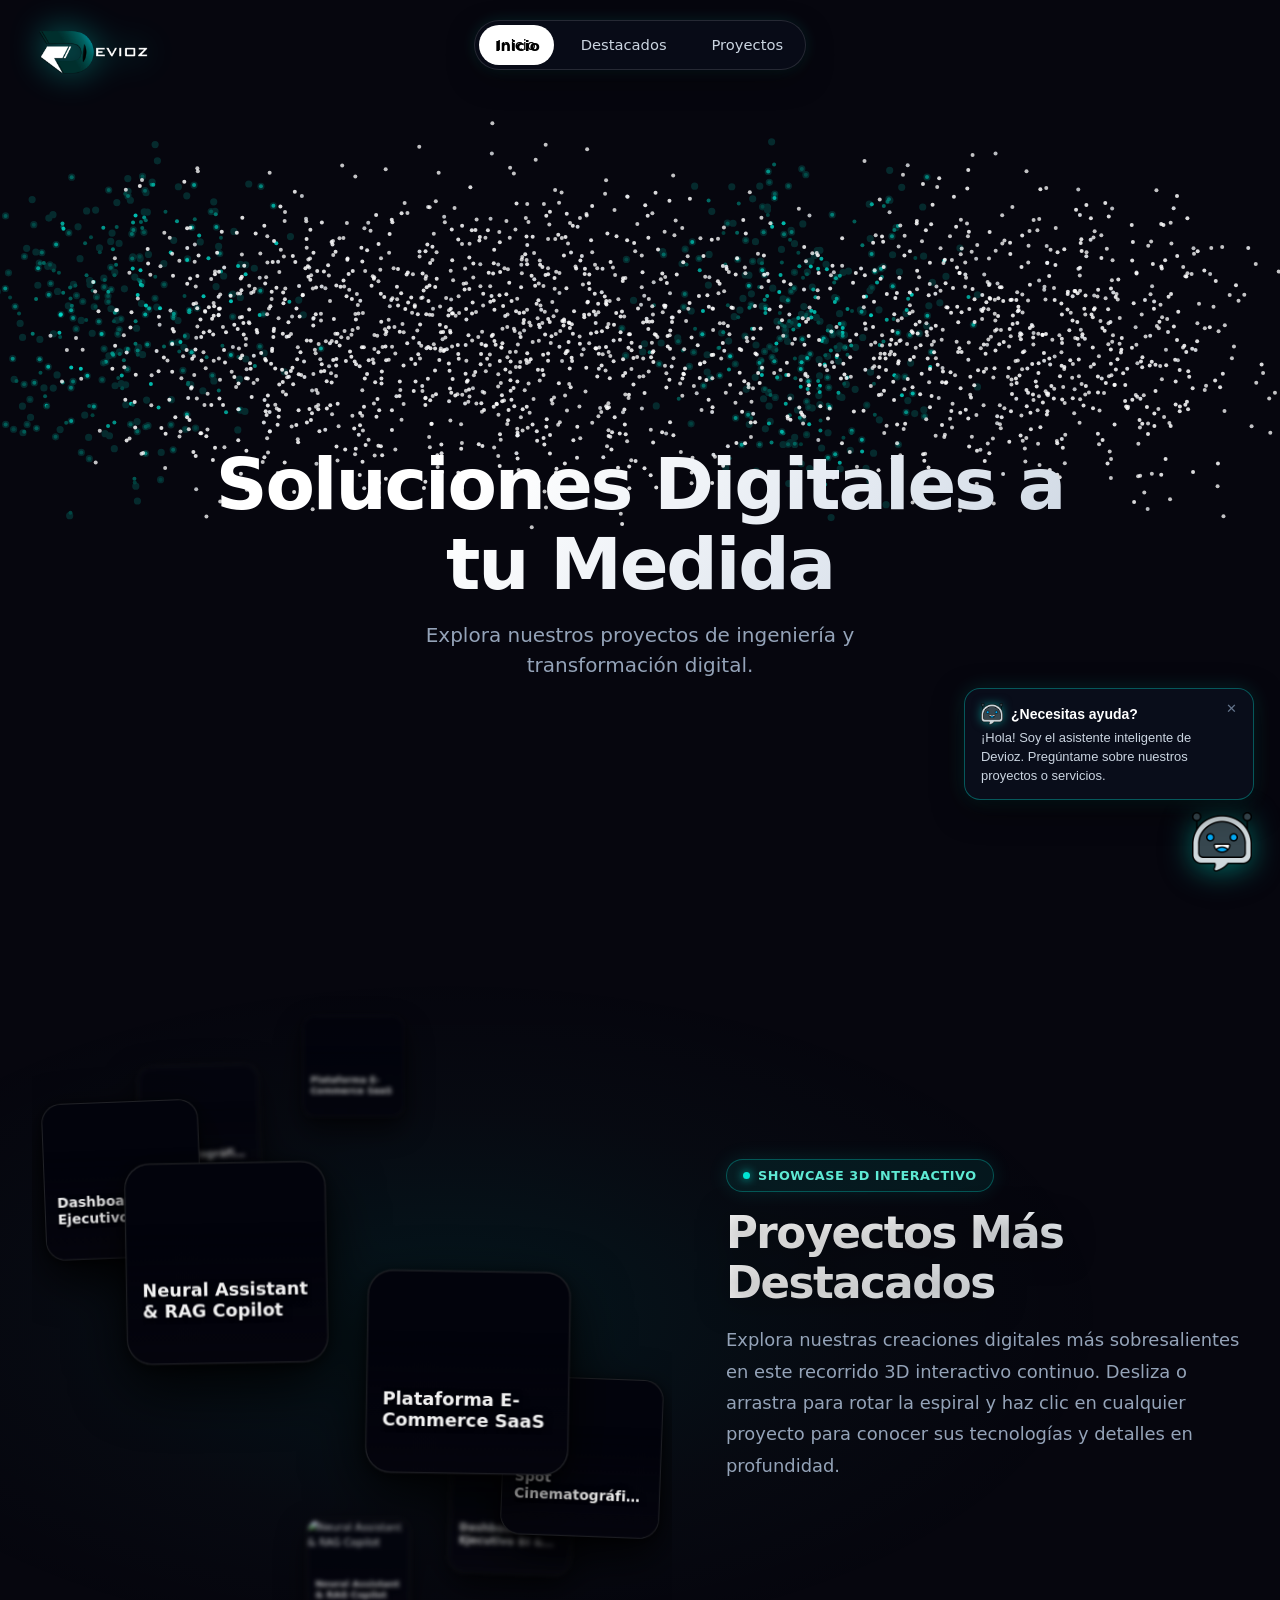
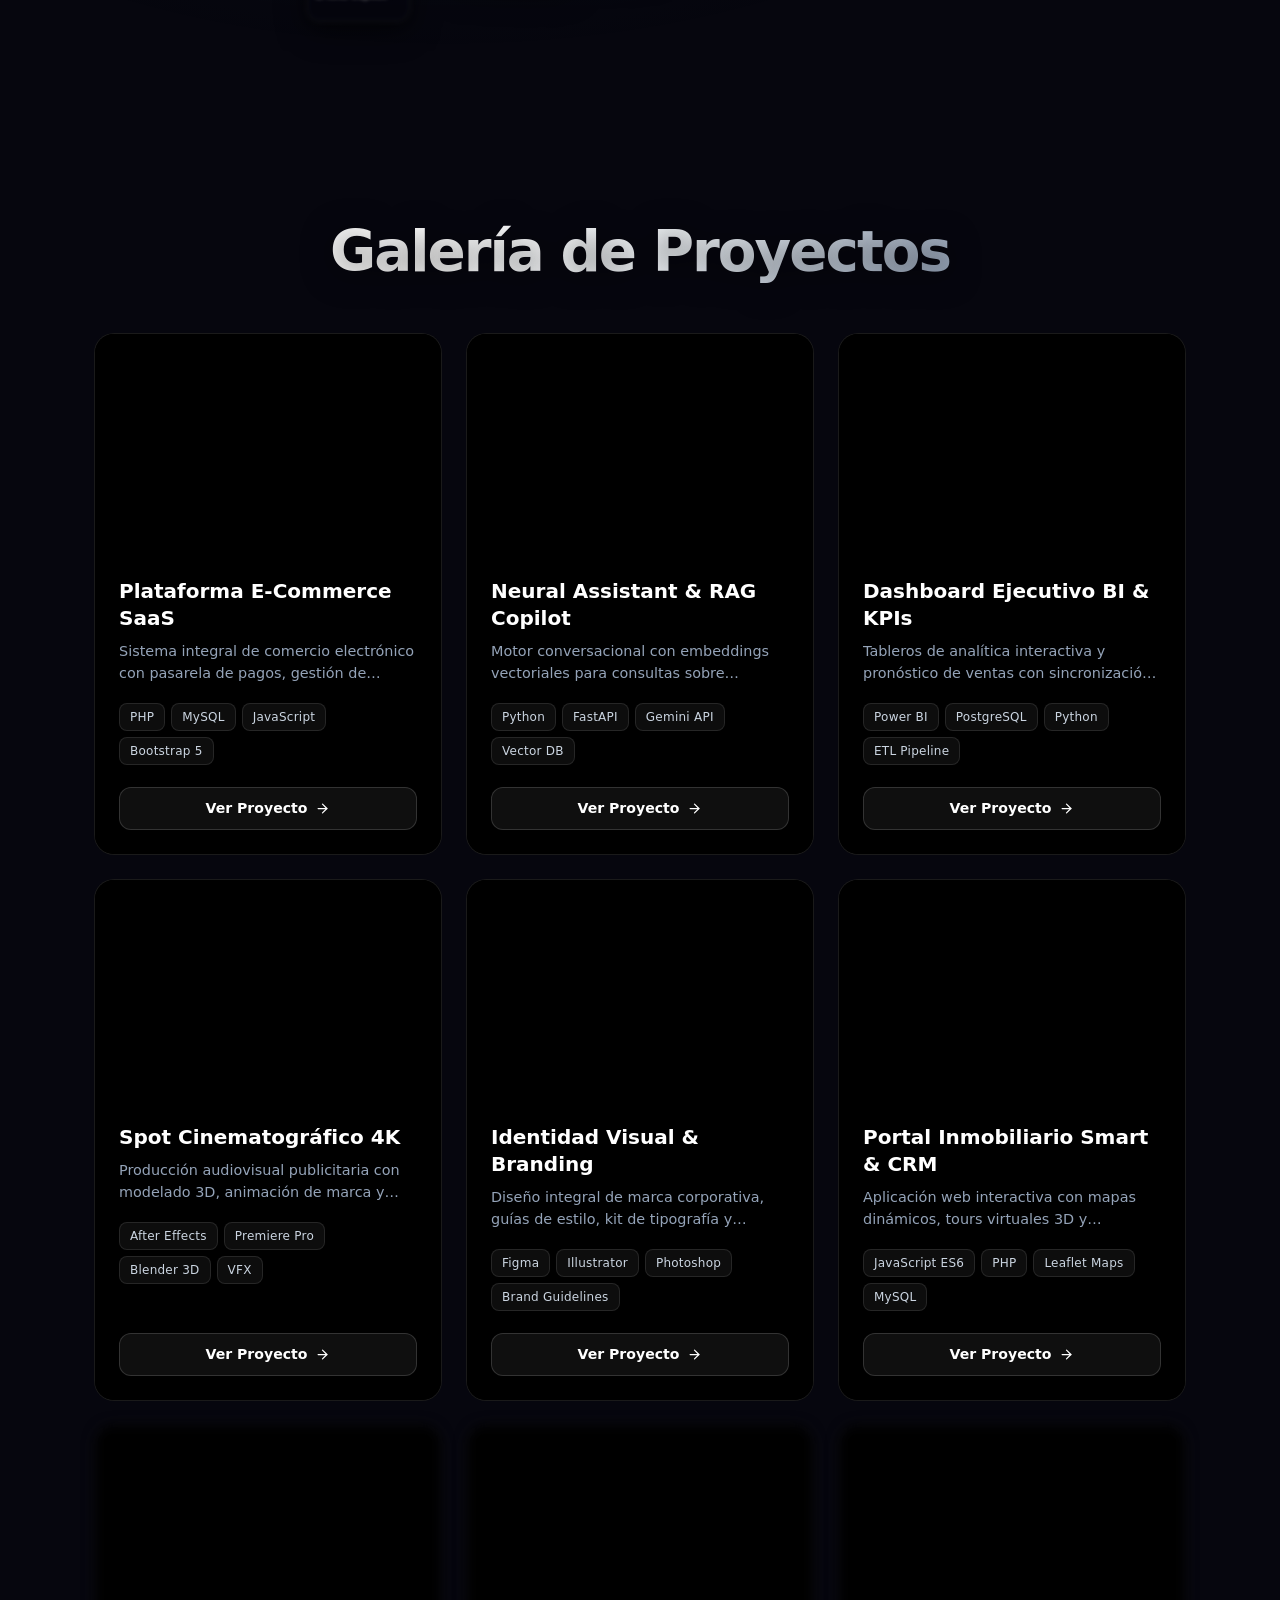
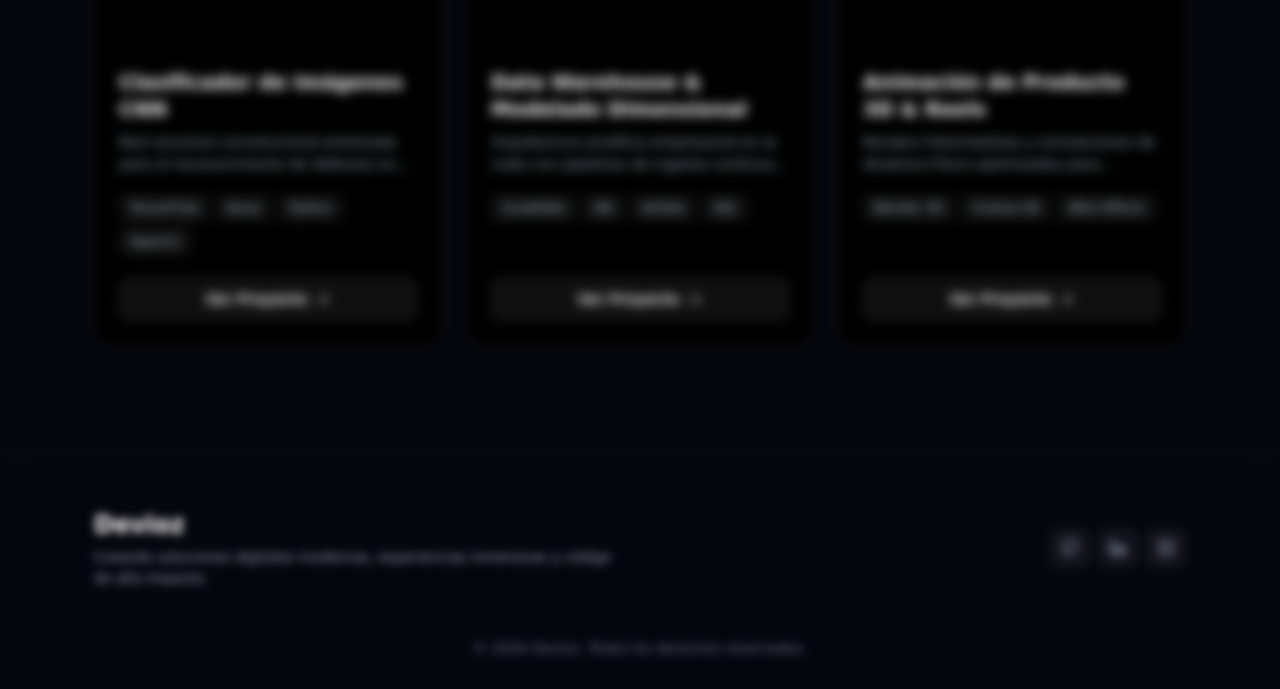
==== commit 57000404: "actualización" ====
--- a/frontend/index.html
+++ b/frontend/index.html
@@ -10,7 +10,7 @@
     <link rel="stylesheet" href="assets/css/style.css">
     <!-- Infinite Spiral 3D Component CSS -->
     <link rel="stylesheet" href="assets/css/infinite-spiral.css">
-    <!-- Chatbot AI Gemini CSS -->
+    <!-- Chatbot AI CSS -->
     <link rel="stylesheet" href="assets/css/chatbot.css">
 </head>
 <body>
@@ -435,14 +435,14 @@
     <div id="scanner-bg" class="scanner-container"></div>
 
     <!-- =========================================
-         CHATBOT INTELIGENTE DEVIOZ (AI GEMINI)
+         CHATBOT INTELIGENTE DEVIOZ (GROQ AI)
          ========================================= -->
     <div id="deviozChatbotRoot" class="devioz-chatbot-wrapper">
         <!-- Notificación emergente / Tooltip de bienvenida -->
         <div id="chatbotWelcomeBubble" class="chatbot-bubble">
             <span class="chatbot-bubble-close" id="chatbotBubbleClose" title="Cerrar">✕</span>
             <div class="d-flex align-items-center gap-2 mb-1">
-                <span class="bubble-sparkle">✨</span>
+                <img src="assets/img/bot.png" alt="Devioz Bot" class="bubble-bot-img">
                 <span class="fw-bold text-white small">¿Necesitas ayuda?</span>
             </div>
             <p class="bubble-text mb-0">¡Hola! Soy el asistente inteligente de Devioz. Pregúntame sobre nuestros proyectos o servicios.</p>
@@ -450,15 +450,9 @@
 
         <!-- Botón Lanzador Flotante -->
         <button id="chatbotToggleBtn" class="chatbot-toggle-btn" aria-label="Abrir asistente de chat Devioz" title="Chatear con el Asistente Devioz">
-            <div class="chatbot-toggle-glow"></div>
             <!-- Icono Chat (cuando está cerrado) -->
             <div class="chatbot-icon-open">
-                <svg width="26" height="26" viewBox="0 0 24 24" fill="none" stroke="currentColor" stroke-width="2" stroke-linecap="round" stroke-linejoin="round">
-                    <path d="M21 15a2 2 0 0 1-2 2H7l-4 4V5a2 2 0 0 1 2-2h14a2 2 0 0 1 2 2z"></path>
-                    <path d="M8 10h.01"></path>
-                    <path d="M12 10h.01"></path>
-                    <path d="M16 10h.01"></path>
-                </svg>
+                <img src="assets/img/bot.png" alt="Devioz Bot" class="chatbot-launcher-img">
             </div>
             <!-- Icono Cerrar (cuando está abierto) -->
             <div class="chatbot-icon-close d-none">
@@ -467,7 +461,6 @@
                     <line x1="6" y1="6" x2="18" y2="18"></line>
                 </svg>
             </div>
-            <span class="chatbot-pulse-ring"></span>
         </button>
 
         <!-- Ventana de Chat Flotante -->
@@ -476,7 +469,7 @@
             <div class="chatbot-header">
                 <div class="d-flex align-items-center gap-2">
                     <div class="chatbot-avatar">
-                        <span>🤖</span>
+                        <img src="assets/img/bot.png" alt="Devioz Bot Logo" class="chatbot-avatar-img">
                         <span class="chatbot-status-dot"></span>
                     </div>
                     <div>
@@ -509,7 +502,9 @@
             <div id="chatbotMessages" class="chatbot-messages">
                 <!-- Mensaje de bienvenida inicial -->
                 <div class="chat-msg bot-msg">
-                    <div class="chat-msg-avatar">🤖</div>
+                    <div class="chat-msg-avatar">
+                        <img src="assets/img/bot.png" alt="Devioz Bot" class="chat-msg-avatar-img">
+                    </div>
                     <div class="chat-msg-bubble">
                         <p class="mb-2">¡Hola! 👋 Bienvenido a <strong>Devioz</strong>. Soy tu asistente virtual impulsado por IA.</p>
                         <p class="mb-0">¿En qué puedo ayudarte hoy? Puedes preguntarme sobre nuestros proyectos, cotizaciones, tecnologías o servicios a medida.</p>
@@ -535,7 +530,9 @@
 
             <!-- Indicador de tipeo (escribiendo...) -->
             <div id="chatbotTypingIndicator" class="chatbot-typing d-none">
-                <div class="chat-msg-avatar">🤖</div>
+                <div class="chat-msg-avatar">
+                    <img src="assets/img/bot.png" alt="Devioz Bot" class="chat-msg-avatar-img">
+                </div>
                 <div class="typing-bubble">
                     <span class="typing-dot"></span>
                     <span class="typing-dot"></span>
@@ -555,7 +552,7 @@
                     </button>
                 </div>
                 <div class="chatbot-footer-hint">
-                    <span>Responde en segundos · Potenciado por Gemini AI</span>
+                    <span>Responde en segundos · Potenciado por Groq AI</span>
                 </div>
             </form>
         </div>
--- a/frontend/assets/css/chatbot.css
+++ b/frontend/assets/css/chatbot.css
@@ -57,6 +57,13 @@
     font-size: 1rem;
 }
 
+.bubble-bot-img {
+    width: 22px;
+    height: 22px;
+    object-fit: contain;
+    filter: drop-shadow(0 0 5px rgba(0, 229, 212, 0.5));
+}
+
 .bubble-text {
     font-size: 0.81rem;
     color: #cbd5e1;
@@ -68,37 +75,69 @@
    ---------------------------------------------------------- */
 .chatbot-toggle-btn {
     position: relative;
+    width: 64px;
+    height: 64px;
+    border-radius: 50%;
+    border: none !important;
+    background: transparent !important;
+    color: #ffffff;
+    display: flex;
+    align-items: center;
+    justify-content: center;
+    cursor: pointer;
+    box-shadow: none !important;
+    transition: transform 0.3s cubic-bezier(0.16, 1, 0.3, 1);
+    outline: none !important;
+    padding: 0;
+}
+
+.chatbot-toggle-btn:hover {
+    transform: scale(1.12) translateY(-3px);
+    box-shadow: none !important;
+    border: none !important;
+}
+
+.chatbot-toggle-btn:active {
+    transform: scale(0.96);
+}
+
+.chatbot-icon-open,
+.chatbot-icon-close {
+    display: flex;
+    align-items: center;
+    justify-content: center;
+    transition: transform 0.3s ease;
+}
+
+.chatbot-launcher-img {
     width: 60px;
     height: 60px;
+    object-fit: contain;
+    filter: drop-shadow(0 4px 14px rgba(0, 229, 212, 0.45)) drop-shadow(0 2px 8px rgba(0, 0, 0, 0.6));
+    transition: transform 0.3s cubic-bezier(0.16, 1, 0.3, 1), filter 0.3s ease;
+    pointer-events: none;
+}
+
+.chatbot-toggle-btn:hover .chatbot-launcher-img {
+    transform: scale(1.08) rotate(-4deg);
+    filter: drop-shadow(0 8px 24px rgba(0, 229, 212, 0.75)) drop-shadow(0 2px 10px rgba(0, 0, 0, 0.8));
+}
+
+.chatbot-toggle-btn.is-active {
+    width: 48px;
+    height: 48px;
     border-radius: 50%;
-    border: 1px solid rgba(0, 229, 212, 0.5);
-    background: linear-gradient(135deg, #00b4a7 0%, #005f58 50%, #4c1d95 100%);
-    color: #ffffff;
-    display: flex;
-    align-items: center;
-    justify-content: center;
-    cursor: pointer;
-    box-shadow: 0 8px 25px rgba(0, 229, 212, 0.4), 0 0 30px rgba(0, 180, 167, 0.3);
-    transition: transform 0.3s cubic-bezier(0.16, 1, 0.3, 1), box-shadow 0.3s ease;
-    outline: none !important;
-}
-
-.chatbot-toggle-btn:hover {
-    transform: scale(1.08) translateY(-2px);
-    box-shadow: 0 12px 35px rgba(0, 229, 212, 0.55), 0 0 40px rgba(139, 92, 246, 0.4);
-    border-color: #5eead4;
-}
-
-.chatbot-toggle-btn:active {
-    transform: scale(0.96);
-}
-
-.chatbot-icon-open,
-.chatbot-icon-close {
-    display: flex;
-    align-items: center;
-    justify-content: center;
-    transition: transform 0.3s ease;
+    background: rgba(15, 23, 42, 0.94) !important;
+    border: 1px solid rgba(0, 229, 212, 0.4) !important;
+    box-shadow: 0 8px 25px rgba(0, 0, 0, 0.6), 0 0 20px rgba(0, 229, 212, 0.25) !important;
+    margin: 8px;
+}
+
+.chatbot-toggle-btn.is-active:hover {
+    background: rgba(239, 68, 68, 0.25) !important;
+    border-color: rgba(239, 68, 68, 0.6) !important;
+    color: #fca5a5;
+    transform: scale(1.08);
 }
 
 .chatbot-toggle-btn.is-active .chatbot-icon-open {
@@ -110,18 +149,9 @@
     transform: rotate(90deg);
 }
 
-/* Anillo pulsante */
+.chatbot-toggle-glow,
 .chatbot-pulse-ring {
-    position: absolute;
-    top: -4px;
-    left: -4px;
-    right: -4px;
-    bottom: -4px;
-    border-radius: 50%;
-    border: 2px solid #00e5d4;
-    opacity: 0;
-    pointer-events: none;
-    animation: chatbotPulse 2.8s infinite;
+    display: none !important;
 }
 
 .chatbot-toggle-btn.is-active .chatbot-pulse-ring {
@@ -172,14 +202,20 @@
     position: relative;
     width: 40px;
     height: 40px;
-    border-radius: 12px;
-    background: linear-gradient(135deg, rgba(0, 229, 212, 0.25) 0%, rgba(139, 92, 246, 0.3) 100%);
-    border: 1px solid rgba(0, 229, 212, 0.5);
+    background: transparent;
+    border: none;
     display: flex;
     align-items: center;
     justify-content: center;
     font-size: 1.25rem;
-    box-shadow: 0 0 15px rgba(0, 229, 212, 0.25);
+    box-shadow: none;
+}
+
+.chatbot-avatar-img {
+    width: 100%;
+    height: 100%;
+    object-fit: contain;
+    filter: drop-shadow(0 2px 6px rgba(0, 229, 212, 0.35));
 }
 
 .chatbot-status-dot {
@@ -532,6 +568,19 @@
     justify-content: center;
     font-size: 0.95rem;
     flex-shrink: 0;
+    overflow: hidden;
+}
+
+.chat-msg.bot-msg .chat-msg-avatar {
+    background: transparent;
+    border: none;
+}
+
+.chat-msg-avatar-img {
+    width: 100%;
+    height: 100%;
+    object-fit: contain;
+    padding: 1px;
 }
 
 .chat-msg.user-msg .chat-msg-avatar {
